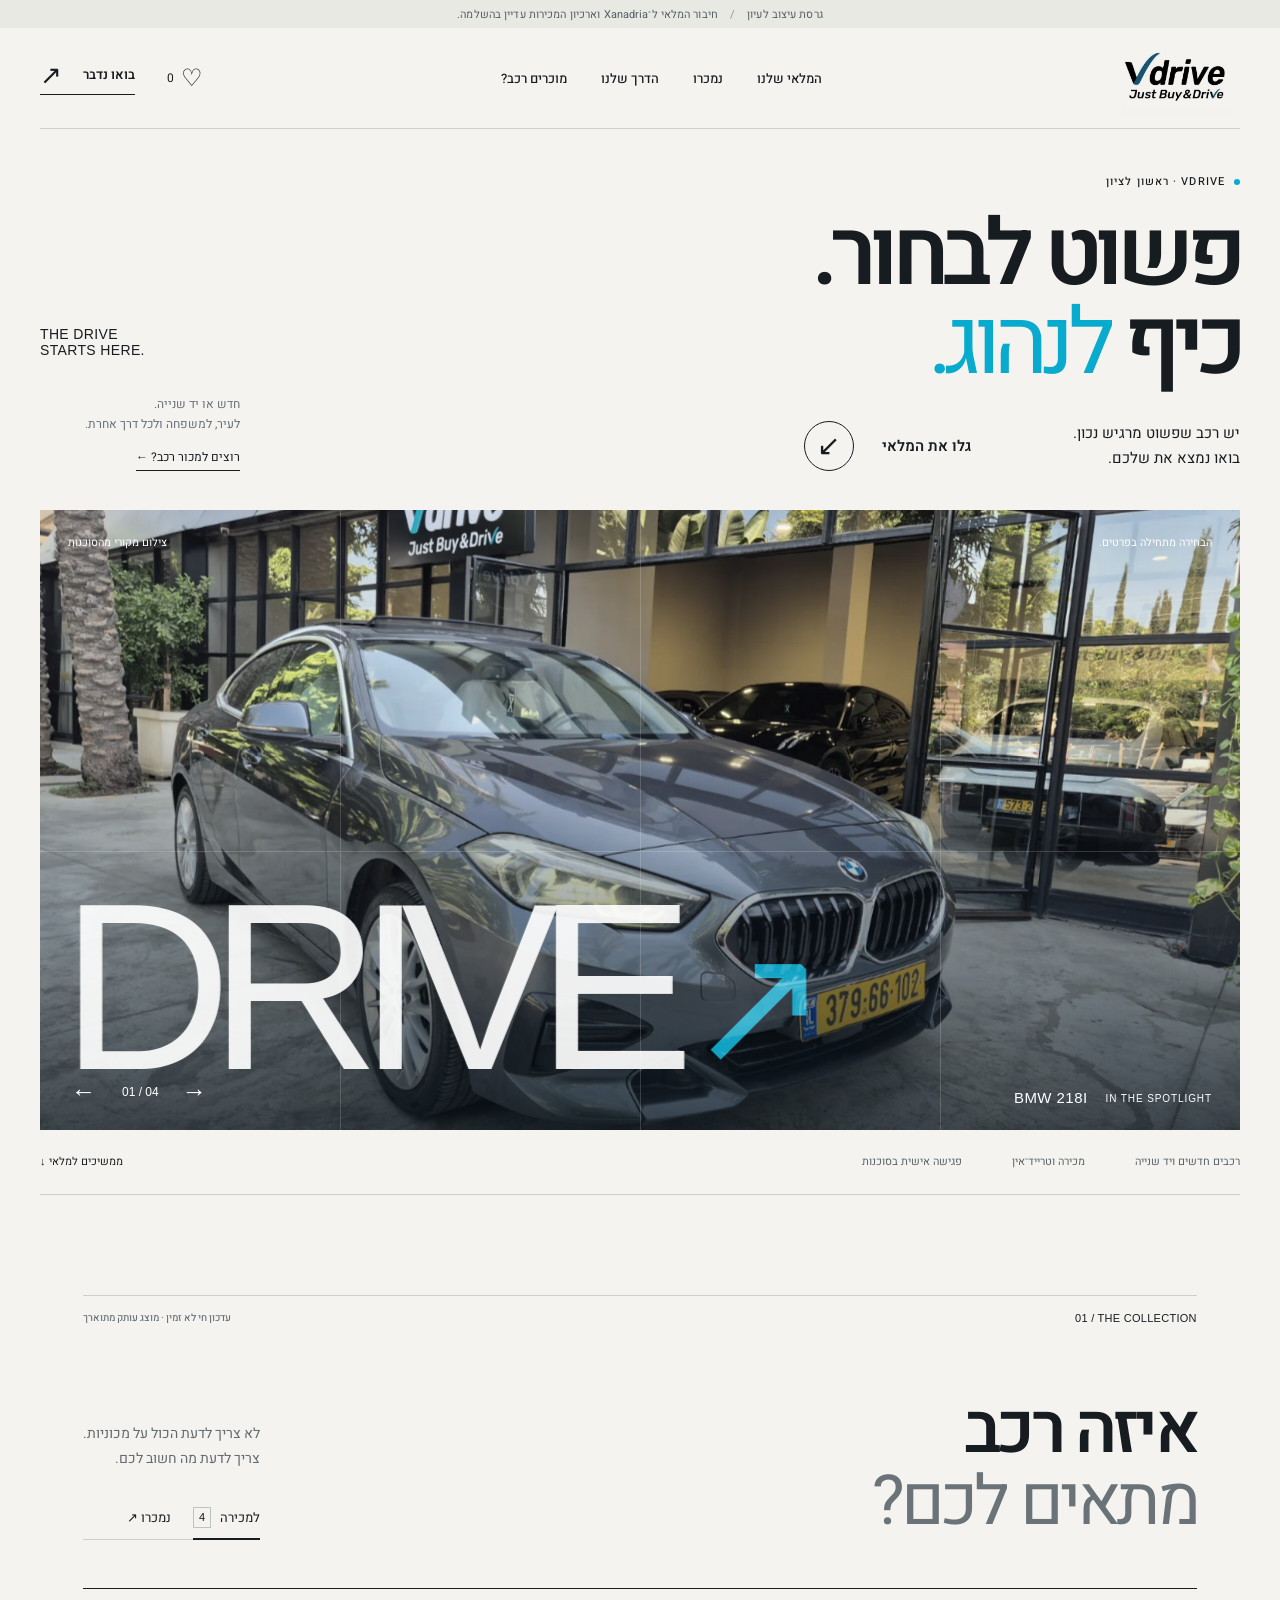
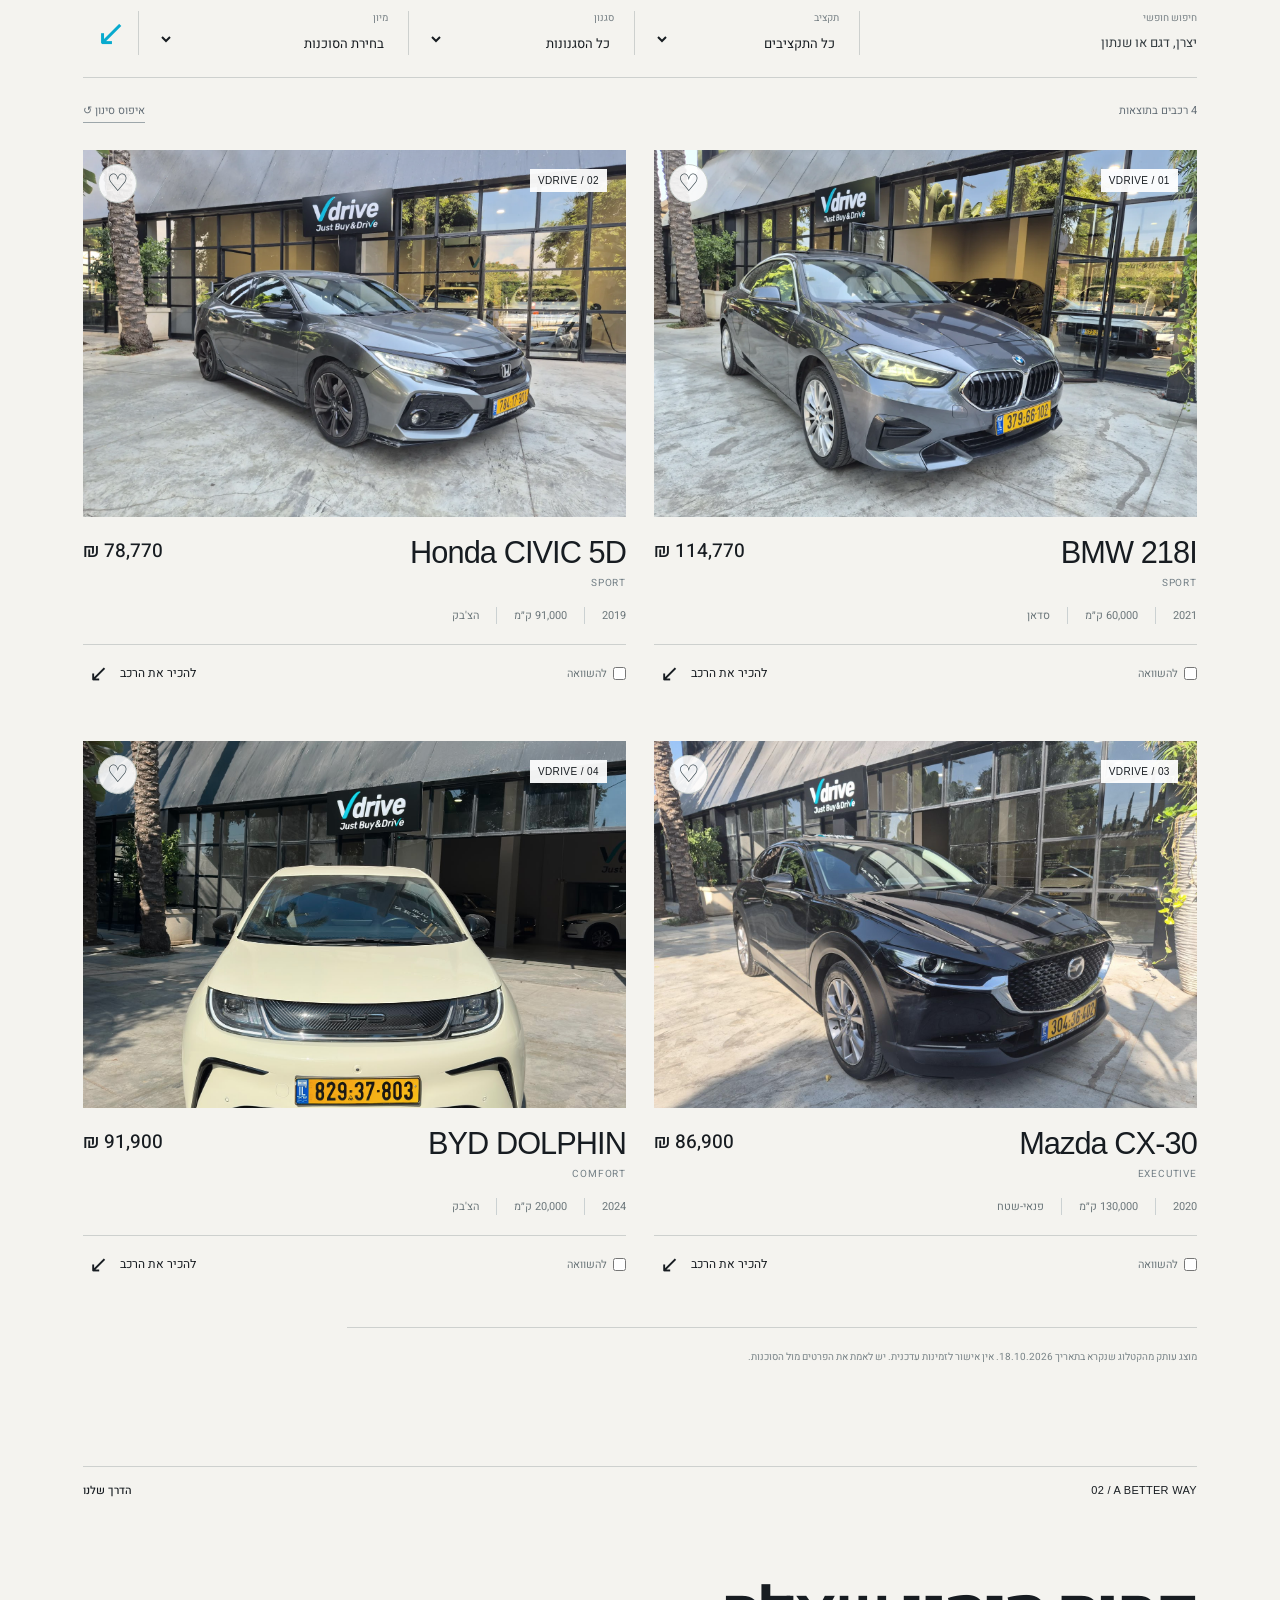
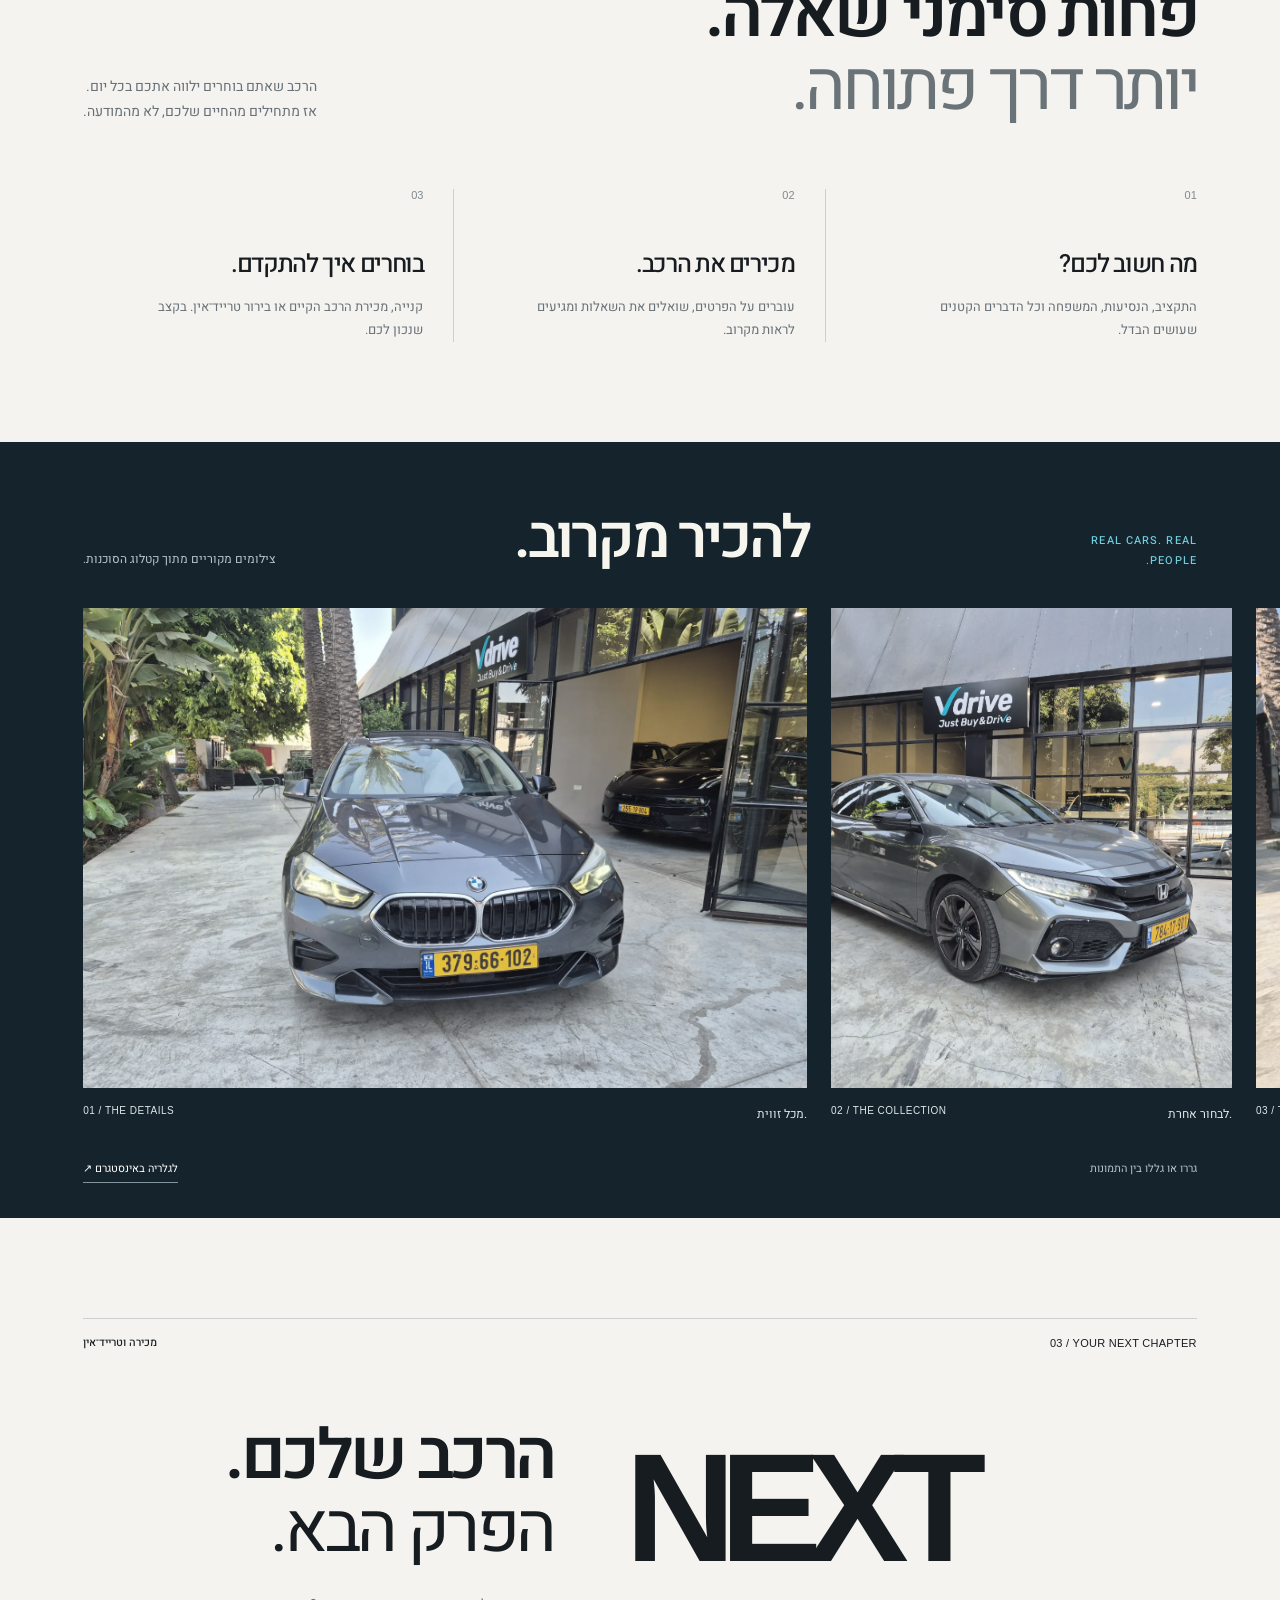
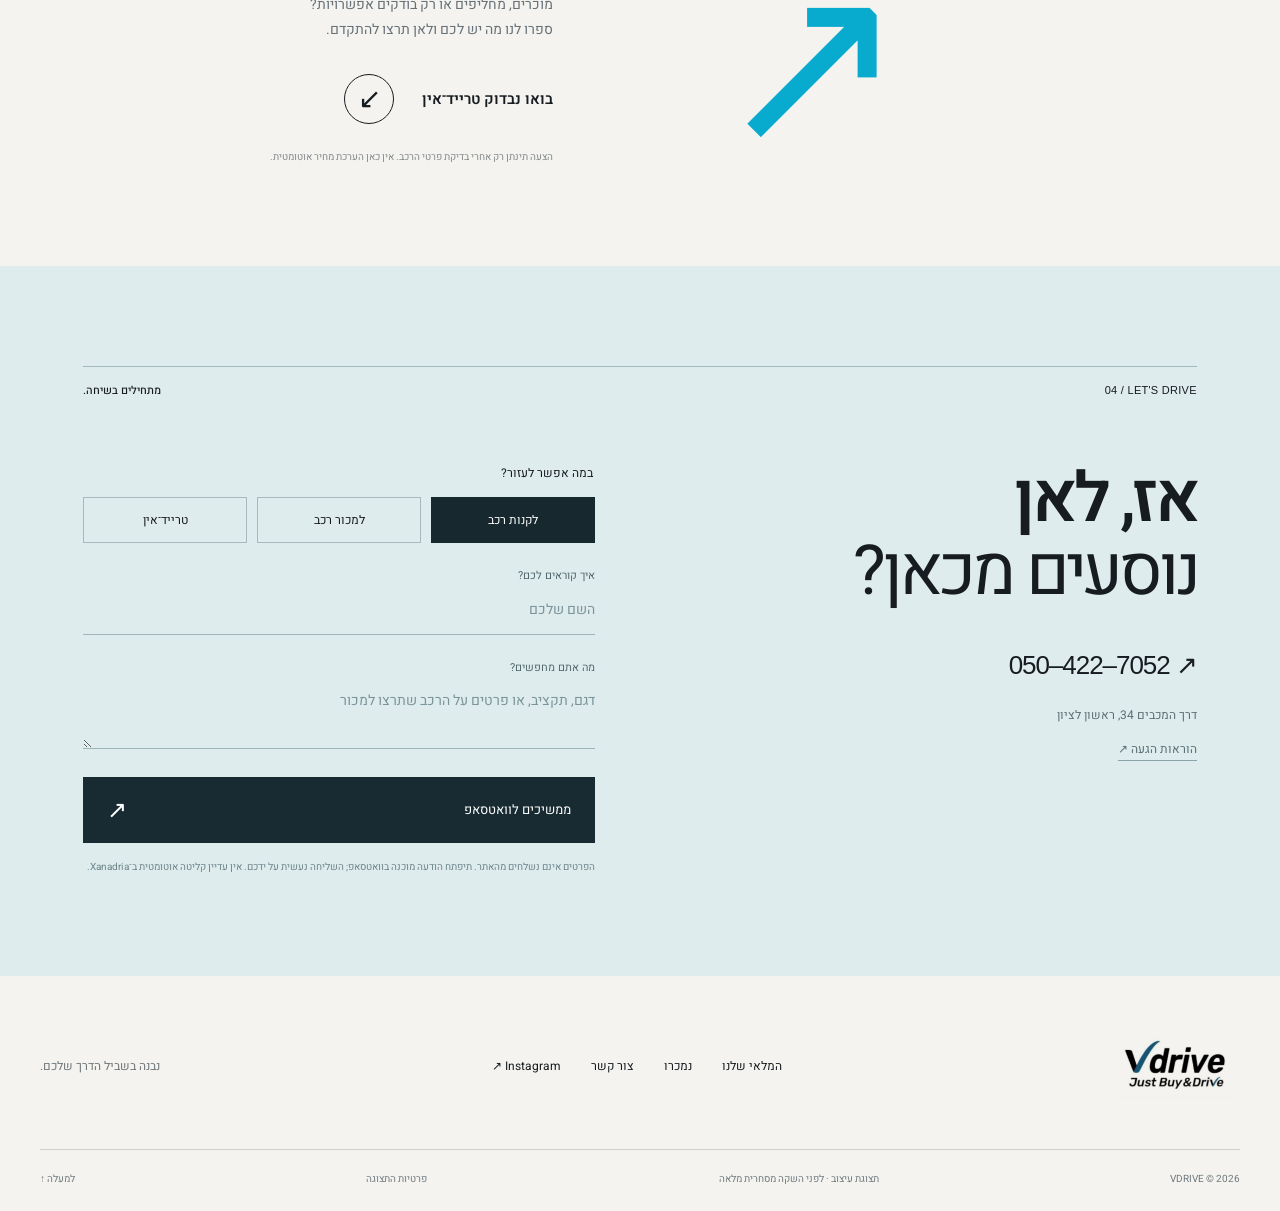
==== studio/index.html @ 39dabeb6 "Rebuild Vdrive as an editorial motor gallery with in-page verified public catalog" ====
<!doctype html>
<html lang="he" dir="rtl"><head>
<meta charset="utf-8"><meta name="viewport" content="width=device-width, initial-scale=1"><meta name="theme-color" content="#f4f3ef"><meta name="robots" content="noindex,nofollow"><meta name="description" content="Vdrive — רכבים חדשים ויד שנייה בראשון לציון. בוחרים רכב, לא מתפשרים על הדרך."><title>Vdrive — פשוט לבחור. כיף לנהוג.</title>
<link rel="preconnect" href="https://fonts.googleapis.com"><link rel="preconnect" href="https://fonts.gstatic.com" crossorigin><link href="https://fonts.googleapis.com/css2?family=Heebo:wght@400;500;600;700;800;900&display=swap" rel="stylesheet"><link rel="stylesheet" href="style.css">
<script defer src="assets/gsap.min.js"></script><script defer src="assets/ScrollTrigger.min.js"></script><script defer src="app.js"></script></head>
<body>
<a class="skip" href="#collection">דלגו למלאי</a>
<div class="review-strip">גרסת עיצוב לעיון <span aria-hidden="true">/</span> חיבור המלאי ל־Xanadria וארכיון המכירות עדיין בהשלמה.</div>
<header class="header"><a class="brand" href="#home" aria-label="Vdrive — דף הבית"><img class="real-logo" src="../assets/vdrive-logo.jpg" alt="Vdrive — Just Buy & Drive" width="126" height="70"></a><nav class="desktop-nav" aria-label="ניווט ראשי"><a href="#collection">המלאי שלנו</a><button type="button" data-view-sold>נמכרו</button><a href="#approach">הדרך שלנו</a><a href="#trade">מוכרים רכב?</a></nav><div class="header-actions"><button class="saved-btn" data-show-saved aria-label="הרכבים ששמרתי">♡ <span id="save-count">0</span></button><a class="contact-link" href="#contact">בואו נדבר <span>↗</span></a><button class="menu-toggle" aria-label="פתיחת תפריט" aria-expanded="false"><span></span><span></span></button></div></header>
<main id="home">
<section class="hero" aria-labelledby="hero-title">
<div class="hero-top"><div class="hero-copy"><div class="kicker"><span class="tiny-dot"></span> VDRIVE · ראשון לציון</div><h1 id="hero-title">פשוט לבחור.<br><span class="last-line">כיף <em>לנהוג.</em></span></h1><div class="hero-bottom"><p>יש רכב שפשוט מרגיש נכון.<br>בואו נמצא את שלכם.</p><a class="main-cta" href="#collection">גלו את המלאי <span class="arrow-circle" aria-hidden="true">↙</span></a></div></div><div class="hero-aside"><span class="edition" dir="ltr">THE DRIVE<br>STARTS HERE.</span><p>חדש או יד שנייה.<br>לעיר, למשפחה ולכל דרך אחרת.</p><a href="#trade">רוצים למכור רכב? ←</a></div></div>
<div class="hero-stage"><div class="stage-grid" aria-hidden="true"><span></span><span></span><span></span></div><div class="photo-stage"><img class="hero-photo" id="hero-photo" src="assets/car-0-0.webp" alt="צילום רכב מתוך הקטלוג הציבורי של Vdrive" fetchpriority="high" width="1400" height="900"></div><div class="stage-shade"></div><div class="hero-mark" aria-hidden="true" dir="ltr">DRIVE<span>↗</span></div><div class="stage-topline"><span>הבחירה מתחילה בפרטים.</span><span class="photo-type">צילום מקורי מהסוכנות</span></div><div class="stage-caption"><div><span class="micro" dir="ltr">IN THE SPOTLIGHT</span><strong id="spotlight-title" dir="ltr">VDRIVE / COLLECTION</strong></div><div class="stage-controls"><button type="button" id="hero-prev" aria-label="הרכב הקודם">→</button><span id="hero-index" dir="ltr">01 / 04</span><button type="button" id="hero-next" aria-label="הרכב הבא">←</button></div></div></div>
<div class="hero-foot"><span>רכבים חדשים ויד שנייה</span><span>מכירה וטרייד־אין</span><span>פגישה אישית בסוכנות</span><a href="#collection">ממשיכים למלאי ↓</a></div>
</section>
<section class="collection section" id="collection" aria-labelledby="collection-title"><div class="section-label"><span>01 / THE COLLECTION</span><span id="data-status" role="status">בודקים את הקטלוג…</span></div><div class="section-heading"><h2 id="collection-title">איזה רכב<br><em>מתאים לכם?</em></h2><div class="collection-intro"><p>לא צריך לדעת הכול על מכוניות.<br>צריך לדעת מה חשוב לכם.</p><div class="view-tabs" role="group" aria-label="סוג המלאי"><button class="active" id="active-tab" type="button">למכירה <span id="active-count">—</span></button><button id="sold-tab" type="button">נמכרו ↗</button></div></div></div>
<form id="filters" class="filters"><label>חיפוש חופשי<input id="search" type="search" placeholder="יצרן, דגם או שנתון" autocomplete="off"></label><label>תקציב<select id="budget"><option value="all">כל התקציבים</option><option value="80000">עד 80,000 ₪</option><option value="100000">עד 100,000 ₪</option><option value="150000">עד 150,000 ₪</option></select></label><label>סגנון<select id="body-type"><option value="all">כל הסגנונות</option value="סדאן">סדאן</option><option value="הצ'בק">האצ׳בק</option><option value="פנאי-שטח">פנאי ושטח</option></select></label><label>מיון<select id="sort"><option value="featured">בחירת הסוכנות</option><option value="price-low">מחיר: מהנמוך לגבוה</option><option value="price-high">מחיר: מהגבוה לנמוך</option><option value="year">שנתון: מהחדש לישן</option><option value="km">קילומטראז׳: מהנמוך לגבוה</option></select></label><button class="filter-submit" type="submit" aria-label="הצגת תוצאות">↙</button></form>
<div class="results-bar"><span id="result-count" role="status">טוענים רכבים…</span><button id="reset-filters" type="button">איפוס סינון ↺</button></div><div id="vehicle-grid" class="vehicle-grid"></div><div id="empty-state" class="empty-state" hidden><span class="empty-symbol" aria-hidden="true">↗</span><h3>עוד לא מצאנו את ההתאמה.</h3><p>אפשר לשנות את החיפוש או לספר לנו מה אתם מחפשים.</p><a class="main-cta" href="#contact">בואו נמצא את הרכב שלכם <span class="arrow-circle">↙</span></a></div><div id="sold-state" class="sold-state" hidden><div class="sold-word" dir="ltr" aria-hidden="true">A GOOD<br>GOODBYE.</div><div><span class="kicker">הסיפורים שכבר יצאו לדרך</span><h3>יש רכבים<br>שזוכרים.</h3><p>ארכיון המכירות טרם חובר. יוצגו כאן רק רכבים שמכירתם אומתה ואושרה לפרסום — בלי מכירות לדוגמה.</p><a class="main-cta" href="#contact">מחפשים רכב דומה? <span class="arrow-circle">↙</span></a></div></div><p class="source-note" id="source-note">המחיר והזמינות כפופים לאימות מול הסוכנות. המלאי נקרא מהקטלוג הציבורי הקיים; הוא עדיין אינו מנוהל כאן דרך Xanadria.</p>
</section>
<section class="approach section" id="approach"><div class="section-label"><span>02 / A BETTER WAY</span><span>הדרך שלנו</span></div><div class="approach-intro"><h2>פחות סימני שאלה.<br><em>יותר דרך פתוחה.</em></h2><p>הרכב שאתם בוחרים ילווה אתכם בכל יום.<br>אז מתחילים מהחיים שלכם, לא מהמודעה.</p></div><div class="steps"><article><span>01</span><h3>מה חשוב לכם?</h3><p>התקציב, הנסיעות, המשפחה וכל הדברים הקטנים שעושים הבדל.</p></article><article><span>02</span><h3>מכירים את הרכב.</h3><p>עוברים על הפרטים, שואלים את השאלות ומגיעים לראות מקרוב.</p></article><article><span>03</span><h3>בוחרים איך להתקדם.</h3><p>קנייה, מכירת הרכב הקיים או בירור טרייד־אין. בקצב שנכון לכם.</p></article></div></section>
<section class="gallery-section" aria-labelledby="gallery-title"><div class="gallery-top"><p class="kicker">REAL CARS. REAL PEOPLE.</p><h2 id="gallery-title">להכיר מקרוב.</h2><p>צילומים מקוריים מתוך קטלוג הסוכנות.</p></div><div class="gallery-rail" id="gallery-rail"><figure><img src="assets/car-0-1.webp" alt="מבט נוסף על רכב בקטלוג Vdrive" loading="lazy"><figcaption><span>01 / THE DETAILS</span><span>מכל זווית.</span></figcaption></figure><figure><img src="assets/car-1-0.webp" alt="רכב בכניסה לסוכנות Vdrive" loading="lazy"><figcaption><span>02 / THE COLLECTION</span><span>לבחור אחרת.</span></figcaption></figure><figure><img src="assets/car-2-0.webp" alt="צילום מקורי של רכב מתוך קטלוג Vdrive" loading="lazy"><figcaption><span>03 / THE FEELING</span><span>להרגיש בבית.</span></figcaption></figure></div><div class="gallery-bottom"><span>גררו או גללו בין התמונות</span><a href="https://www.instagram.com/vdriv.e/" target="_blank" rel="noopener">לגלריה באינסטגרם ↗</a></div></section>
<section class="trade section" id="trade"><div class="section-label"><span>03 / YOUR NEXT CHAPTER</span><span>מכירה וטרייד־אין</span></div><div class="trade-grid"><div class="trade-number" dir="ltr" aria-hidden="true">NEXT<span>↗</span></div><div class="trade-copy"><h2>הרכב שלכם.<br><em>הפרק הבא.</em></h2><p>מוכרים, מחליפים או רק בודקים אפשרויות?<br>ספרו לנו מה יש לכם ולאן תרצו להתקדם.</p><button class="main-cta" id="start-trade" type="button">בואו נבדוק טרייד־אין <span class="arrow-circle">↙</span></button><small>הצעה תינתן רק אחרי בדיקת פרטי הרכב. אין כאן הערכת מחיר אוטומטית.</small></div></div></section>
<section class="contact section" id="contact"><div class="section-label"><span>04 / LET'S DRIVE</span><span>מתחילים בשיחה.</span></div><div class="contact-grid"><div><h2>אז, לאן<br><em>נוסעים מכאן?</em></h2><a class="phone-large" dir="ltr" href="tel:0504227052">050–422–7052 ↗</a><p>דרך המכבים 34, ראשון לציון<br><a href="https://www.google.com/maps/search/?api=1&query=%D7%93%D7%A8%D7%9A%20%D7%94%D7%9E%D7%9B%D7%91%D7%99%D7%9D%2034%20%D7%A8%D7%90%D7%A9%D7%95%D7%9F%20%D7%9C%D7%A6%D7%99%D7%95%D7%9F" target="_blank" rel="noopener">הוראות הגעה ↗</a></p></div><form id="contact-form"><fieldset><legend>במה אפשר לעזור?</legend><div class="intent-tabs"><label><input type="radio" name="intent" value="לקנות רכב" checked><span>לקנות רכב</span></label><label><input type="radio" name="intent" value="למכור רכב"><span>למכור רכב</span></label><label><input type="radio" name="intent" value="טרייד־אין"><span>טרייד־אין</span></label></div></fieldset><label class="input-label">איך קוראים לכם?<input id="contact-name" autocomplete="given-name" placeholder="השם שלכם" maxlength="80" required></label><label class="input-label">מה אתם מחפשים?<textarea id="contact-message" placeholder="דגם, תקציב, או פרטים על הרכב שתרצו למכור" rows="2" maxlength="900"></textarea></label><button class="send-cta" type="submit">ממשיכים לוואטסאפ <span>↗</span></button><small>הפרטים אינם נשלחים מהאתר. תיפתח הודעה מוכנה בוואטסאפ; השליחה נעשית על ידכם. אין עדיין קליטה אוטומטית ב־Xanadria.</small></form></div></section>
</main>
<footer><div class="footer-top"><a class="brand" href="#home"><img class="real-logo" src="../assets/vdrive-logo.jpg" alt="Vdrive — Just Buy & Drive" width="126" height="70"></a><div><a href="#collection">המלאי שלנו</a><button data-view-sold type="button">נמכרו</button><a href="#contact">צור קשר</a><a href="https://www.instagram.com/vdriv.e/" target="_blank" rel="noopener">Instagram ↗</a></div><span>נבנה בשביל הדרך שלכם.</span></div><div class="footer-bottom"><span dir="ltr">VDRIVE © 2026</span><span>תצוגת עיצוב · לפני השקה מסחרית מלאה</span><button id="privacy-btn" type="button">פרטיות התצוגה</button><a href="#home">למעלה ↑</a></div></footer>
<div id="compare-tray" hidden><span><b id="compare-count">0</b> רכבים להשוואה</span><button id="open-compare" type="button">להשוואה ↗</button><button id="clear-compare" type="button" aria-label="ניקוי ההשוואה">×</button></div><div id="toast" role="status" aria-live="polite"></div>
<dialog id="vehicle-dialog" class="vehicle-dialog"><button class="dialog-close" aria-label="סגירת פרטי הרכב" type="button">×</button><div id="vehicle-detail"></div></dialog>
<dialog id="compare-dialog" class="compare-dialog"><button class="dialog-close" aria-label="סגירת ההשוואה" type="button">×</button><p class="kicker">SIDE BY SIDE</p><h2>כשההבדלים ברורים,<br>הבחירה פשוטה יותר.</h2><div id="comparison"></div></dialog>
<dialog id="mobile-menu"><button class="dialog-close" aria-label="סגירת תפריט" type="button">×</button><span class="kicker">VDRIVE</span><a href="#collection">המלאי שלנו ↗</a><button data-view-sold type="button">רכבים שנמכרו ↗</button><a href="#approach">הדרך שלנו ↗</a><a href="#trade">מוכרים רכב? ↗</a><a href="#contact">בואו נדבר ↗</a></dialog>
<dialog id="privacy-dialog"><button class="dialog-close" aria-label="סגירה" type="button">×</button><h2>פרטיות התצוגה</h2><p>זוהי גרסת עיצוב לפני השקה מסחרית. העדפות המועדפים וההשוואה נשמרות בדפדפן שלכם בלבד. טופס יצירת הקשר מכין הודעת WhatsApp ולא מעביר את הפרטים לשרת שלנו.</p><p>האתר פונה לשירות הקטלוג הציבורי של הסוכנות ולספקי תמונות וגופנים לצורך הצגת התוכן. קישורים לוואטסאפ, מפות ואינסטגרם פותחים שירותים חיצוניים הכפופים לתנאיהם.</p><p>אין בתצוגה אישור להזמנת רכב, התחייבות למלאי, מימון או מחיר סופי.</p></dialog>
<noscript><div class="no-script">למלאי המקורי של הסוכנות: <a href="https://v-drive.keez.co.il/">פתיחת הקטלוג</a>. אפשר גם להתקשר: 050-422-7052.</div></noscript>
</body></html>
---- studio/style.css ----
/* Vdrive / Editorial Motor Gallery. Hebrew first; motion enhances, never blocks. */
:root{--paper:#f4f3ef;--white:#fff;--ink:#171c21;--muted:#667078;--line:#cdd0ce;--blue:#08aace;--ease:cubic-bezier(.2,.75,.2,1);font-family:Heebo,Arial,sans-serif;color:var(--ink);background:var(--paper);font-synthesis:none}*{box-sizing:border-box}html{scroll-behavior:smooth;scroll-padding-top:100px}body{margin:0;overflow-x:clip}button,input,select,textarea{font:inherit}button,a{-webkit-tap-highlight-color:transparent}button{cursor:pointer;border:0;color:inherit;background:none}a{color:inherit;text-decoration:none}img{max-width:100%;display:block}button:focus-visible,a:focus-visible,input:focus-visible,select:focus-visible,textarea:focus-visible{outline:3px solid var(--blue);outline-offset:5px}[hidden]{display:none!important}h1,h2,h3,p{margin:0}h1,h2,h3{font-weight:600;line-height:1.08;letter-spacing:-.055em}p{line-height:1.8}em{font-style:normal;font-weight:400}::selection{background:var(--blue);color:#fff}.skip{position:fixed;top:-80px;left:20px;z-index:100;padding:14px;background:var(--ink);color:#fff}.skip:focus{top:10px}.review-strip{height:28px;display:flex;justify-content:center;gap:12px;align-items:center;font-size:11px;letter-spacing:.01em;background:#e9e9e4;color:#555f65}.review-strip span{color:#8d969b}.header{height:101px;display:flex;align-items:center;justify-content:space-between;gap:32px;margin:0 40px;border-bottom:1px solid var(--line);position:relative;z-index:5}.brand{display:inline-flex;flex-direction:column;line-height:1;flex:none}.brand-word{font:800 italic 39px/1 Arial,sans-serif;letter-spacing:-2px}.brand-word i{color:var(--blue);font-weight:900;font-size:1.25em;line-height:.8;margin-right:-2px}.brand-tag{font:700 italic 10px/1.3 Arial,sans-serif;letter-spacing:.1px;padding-top:4px;text-align:center}.desktop-nav{display:flex;align-items:center;gap:34px}.desktop-nav a,.desktop-nav button{font-size:13px;font-weight:500;position:relative;padding:10px 0}.desktop-nav a:after,.desktop-nav button:after{content:'';position:absolute;bottom:4px;right:0;width:0;height:1px;background:var(--ink);transition:width .25s}.desktop-nav a:hover:after,.desktop-nav button:hover:after{width:100%}.header-actions{display:flex;align-items:center;gap:26px}.saved-btn{font:24px/1 Arial;display:flex;align-items:center;gap:7px}.saved-btn span{font:12px Heebo,Arial}.contact-link{display:flex;align-items:center;gap:21px;font-size:13px;font-weight:600;border-bottom:1px solid var(--ink);padding-bottom:6px}.contact-link span{font:26px/1 Arial}.menu-toggle{display:none}.hero{padding:0 40px}.hero-top{padding:44px 0 39px;display:grid;grid-template-columns:1fr 200px;gap:40px;align-items:end}.kicker{font-size:11px;font-weight:500;letter-spacing:.1em;display:flex;align-items:center;gap:9px}.tiny-dot{width:6px;height:6px;border-radius:50%;background:var(--blue);display:inline-block}.hero h1{font-size:clamp(68px,7.2vw,115px);margin-top:21px;line-height:.97;letter-spacing:-.075em}.last-line{display:inline-block}.hero h1 em{position:relative;font-weight:400;color:var(--blue)}.hero-bottom{display:flex;align-items:center;gap:clamp(45px,8vw,155px);margin-top:31px}.hero-bottom p{font-size:15px;line-height:1.65}.main-cta{display:inline-flex;align-items:center;justify-content:space-between;gap:28px;font-size:15px;font-weight:600;white-space:nowrap;padding:0}.arrow-circle{width:50px;height:50px;display:inline-flex;align-items:center;justify-content:center;border:1px solid var(--ink);border-radius:50%;font:28px/1 Arial;transition:transform .35s var(--ease),background .25s}.main-cta:hover .arrow-circle{background:var(--ink);color:var(--paper);transform:rotate(-35deg)}.hero-aside{padding-bottom:5px;font-size:12px}.edition{display:block;font:500 14px/1.15 Arial,sans-serif;letter-spacing:.025em}.hero-aside p{margin:37px 0 13px;font-size:12px;color:var(--muted);line-height:1.65}.hero-aside a{border-bottom:1px solid var(--ink);padding-bottom:4px}.hero-stage{height:min(60vw,620px);min-height:450px;position:relative;background:#242d31;overflow:hidden;isolation:isolate}.photo-stage{height:100%;width:100%;will-change:transform}.hero-photo{height:100%;width:100%;object-fit:cover;object-position:center 54%;filter:saturate(.66) contrast(1.03);transition:opacity .22s}.stage-shade{position:absolute;inset:0;background:linear-gradient(0deg,rgba(6,15,21,.72),transparent 65%),linear-gradient(90deg,rgba(6,15,21,.06),rgba(6,15,21,.02));pointer-events:none}.hero-mark{position:absolute;bottom:50px;left:25px;color:#fff;font:500 clamp(130px,18.5vw,295px)/.78 Arial,sans-serif;letter-spacing:-.095em;pointer-events:none;mix-blend-mode:screen;opacity:.92}.hero-mark span{color:var(--blue);font-size:.72em;margin-left:15px;display:inline-block;transform:translateY(-5px)}.stage-topline{position:absolute;inset:24px 28px auto;display:flex;justify-content:space-between;color:#fff;font-size:11px}.stage-grid{position:absolute;inset:0;display:flex;pointer-events:none;z-index:1;opacity:.17}.stage-grid span{height:100%;width:25%;border-left:1px solid #fff}.stage-grid:after{content:'';position:absolute;left:0;right:0;top:55%;height:1px;background:white}.stage-caption{position:absolute;bottom:22px;left:28px;right:28px;display:flex;align-items:end;justify-content:space-between;color:#fff}.stage-caption>div:first-child{display:flex;align-items:center;gap:18px}.micro{font:10px/1.3 Arial,sans-serif;letter-spacing:.09em}.stage-caption strong{font:500 15px/1.3 Arial,sans-serif;letter-spacing:.03em}.stage-controls{display:flex;gap:20px;align-items:center}.stage-controls button{color:#fff;font:25px Arial;line-height:1;width:34px;height:32px}.stage-controls span{font:12px Arial}.hero-foot{display:flex;align-items:center;gap:50px;border-bottom:1px solid var(--line);min-height:65px;font-size:11px;color:#59636a}.hero-foot a{margin-right:auto;color:var(--ink)}.section{padding:100px 6.5vw}.section-label{display:flex;justify-content:space-between;align-items:center;gap:20px;border-top:1px solid var(--line);padding:15px 0;font-size:11px;font-weight:500}.section-label>span:first-child{font-family:Arial,sans-serif;letter-spacing:.025em;direction:ltr}.section-label #data-status{font-size:10px;color:var(--muted);text-align:left}.section-heading{display:flex;justify-content:space-between;align-items:end;gap:30px;margin:55px 0 48px}.section-heading h2,.approach h2,.trade h2,.contact h2{font-size:clamp(44px,5.4vw,80px);line-height:1.05}.section-heading h2 em,.approach h2 em{color:#6a7377}.collection-intro p{font-size:14px;color:#626b70}.view-tabs{display:flex;align-items:center;border-bottom:1px solid var(--line);margin-top:25px;gap:22px}.view-tabs button{font-size:13px;padding:11px 0;position:relative;display:flex;align-items:center;gap:9px}.view-tabs button.active:after{content:'';position:absolute;bottom:-1px;right:0;left:0;height:2px;background:var(--ink)}.view-tabs span{font:11px/1 Arial;border:1px solid #bbc3c6;padding:4px 5px}.filters{border-top:1px solid var(--ink);border-bottom:1px solid var(--line);display:grid;grid-template-columns:1.5fr 1fr 1fr 1.2fr 55px;gap:0;padding:22px 0}.filters label{font-size:10px;color:#778085;padding:0 20px;border-left:1px solid var(--line)}.filters label:first-child{padding-right:0}.filters input,.filters select{display:block;width:100%;border:0;background:transparent;padding:8px 0 0;color:var(--ink);font-size:13px;border-radius:0}.filters input::placeholder{color:#343c40}.filter-submit{font:36px Arial;color:var(--blue)}.results-bar{display:flex;justify-content:space-between;align-items:center;margin:21px 0 27px;font-size:11px;color:var(--muted)}.results-bar button{font-size:11px;color:var(--muted);border-bottom:1px solid #9da6aa;padding:3px 0}.vehicle-grid{display:grid;grid-template-columns:1fr 1fr;column-gap:28px;row-gap:53px}.vehicle-card{min-width:0;position:relative}.card-image{position:relative;aspect-ratio:1.48;background:#e0e3e1;overflow:hidden;display:block;cursor:pointer}.card-image img{height:100%;width:100%;object-fit:cover;transition:transform 1s var(--ease);filter:saturate(.87)}.vehicle-card:hover .card-image img{transform:scale(1.045)}.card-number{position:absolute;top:19px;right:19px;background:rgba(255,255,255,.94);padding:6px 8px;font:10px Arial;letter-spacing:.04em}.like{position:absolute;top:14px;left:15px;border:1px solid #c7cfcc;background:#ffffffdd;border-radius:50%;height:39px;width:39px;font:24px Arial;color:#23333a}.like.is-saved{background:var(--ink);color:var(--white);border-color:var(--ink)}.card-image .view-car{position:absolute;bottom:15px;left:15px;display:flex;align-items:center;gap:15px;color:white;background:#182b35e5;padding:11px 15px;font-size:11px;opacity:0;transform:translateY(8px);transition:opacity .2s,transform .2s}.card-image:hover .view-car,.card-image:focus-visible .view-car{opacity:1;transform:none}.card-content{padding-top:20px}.card-top{display:flex;justify-content:space-between;align-items:start;gap:10px}.card-title{font:500 clamp(23px,2.4vw,36px)/1.05 Arial,sans-serif;letter-spacing:-.03em;text-align:right;direction:ltr}.card-subtitle{font-size:10px;letter-spacing:.08em;color:#748087;direction:ltr;text-align:right;margin-top:7px}.card-price{font-size:19px;font-weight:500;white-space:nowrap}.card-specs{display:flex;align-items:center;gap:17px;font-size:11px;color:#6c777b;margin-top:17px}.card-specs span+span{border-right:1px solid #cbd1d2;padding-right:17px}.card-actions{margin-top:20px;padding-top:14px;border-top:1px solid var(--line);display:flex;align-items:center;justify-content:space-between}.compare-check{display:flex;align-items:center;gap:6px;font-size:11px;color:#6c777b;cursor:pointer}.compare-check input{accent-color:var(--ink);height:13px;width:13px;margin:0}.details-btn{font-size:12px;display:flex;align-items:center;gap:12px}.details-btn span{font:23px Arial}.source-note{font-size:10px;color:#798488;border-top:1px solid var(--line);padding-top:20px;margin-top:48px;max-width:850px;line-height:1.8}.empty-state{min-height:330px;padding:45px;text-align:center;background:#eaece7}.empty-state .empty-symbol{font:70px Arial;color:var(--blue)}.empty-state h3{font-size:31px}.empty-state p{font-size:13px;color:var(--muted);margin:18px 0 24px}.empty-state .main-cta{justify-content:center}.sold-state{display:grid;grid-template-columns:1fr 1fr;gap:45px;background:#16232a;color:white;padding:60px;align-items:center}.sold-word{font:500 clamp(40px,6vw,90px)/.95 Arial;letter-spacing:-.055em;color:#61c8da}.sold-state h3{font-size:45px;margin:20px 0}.sold-state p{font-size:13px;color:#b7c5cc;max-width:380px}.sold-state .main-cta{margin-top:30px}.sold-state .arrow-circle{border-color:white}.approach{padding-top:0}.approach-intro{display:flex;justify-content:space-between;align-items:end;gap:50px;padding:65px 0}.approach-intro p{font-size:14px;color:#687177;max-width:310px}.steps{display:grid;grid-template-columns:repeat(3,1fr);gap:0}.steps article{border-right:1px solid var(--line);padding:0 30px 0 35px}.steps article:first-child{border-right:0;padding-right:0}.steps article>span{font:11px Arial;color:#82898d;display:block;margin-bottom:50px}.steps h3{font-size:25px;margin:0 0 17px;font-weight:500}.steps p{max-width:280px;color:#687177;font-size:13px}.gallery-section{background:#14232c;color:#f6f5ee;padding:65px 0 35px;overflow:hidden}.gallery-top{margin:0 6.5vw 38px;display:flex;align-items:end;justify-content:space-between;gap:30px}.gallery-top h2{font-size:clamp(40px,4.6vw,65px)}.gallery-top .kicker{max-width:150px;color:#70cfdf}.gallery-top>p:last-child{font-size:12px;color:#b8c7cd}.gallery-rail{display:flex;direction:ltr;overflow-x:auto;gap:24px;padding:0 6.5vw 15px;scroll-snap-type:x mandatory;scrollbar-width:thin;scrollbar-color:#6d8a93 transparent}.gallery-rail figure{flex:0 0 65%;margin:0;scroll-snap-align:center;position:relative}.gallery-rail img{height:480px;width:100%;object-fit:cover;filter:saturate(.68);cursor:zoom-in}.gallery-rail figure:nth-child(2){flex-basis:36%}.gallery-rail figure:nth-child(2) img{object-position:70% center}.gallery-rail figcaption{display:flex;justify-content:space-between;font-size:12px;margin-top:17px;color:#e0e8e9}.gallery-rail figcaption span:first-child{font:10px Arial;letter-spacing:.05em}.gallery-bottom{display:flex;justify-content:space-between;gap:20px;margin:22px 6.5vw 0;font-size:11px;color:#b6c5cc}.gallery-bottom a{color:#fff;border-bottom:1px solid #82939b;padding-bottom:5px}.trade{overflow:hidden}.trade-grid{display:grid;grid-template-columns:1.2fr 1fr;gap:80px;align-items:center;margin-top:55px}.trade-number{font:600 clamp(100px,12vw,190px)/1 Arial;letter-spacing:-.105em;transform:translateX(-8px);position:relative}.trade-number span{display:block;color:var(--blue);font-weight:400;font-size:1.5em;line-height:.8;padding-left:90px;margin-top:-15px}.trade-copy p{margin:25px 0 32px;font-size:14px;color:#667178}.trade-copy small{display:block;color:#838a8c;font-size:10px;margin-top:25px;max-width:350px;line-height:1.7}.contact{background:#dfeced}.contact .section-label{border-color:#a4b9bc}.contact-grid{display:grid;grid-template-columns:1fr 1fr;gap:90px;margin-top:50px}.contact h2{font-size:clamp(45px,5.4vw,78px)}.phone-large{display:inline-block;font:26px/1.3 Arial;margin:40px 0 22px;letter-spacing:-.04em}.contact p{font-size:12px;color:#5c7076}.contact p a{display:inline-block;border-bottom:1px solid #8da4a9;margin-top:12px}.contact fieldset{border:0;margin:0;padding:0}.contact legend{font-size:12px;margin-bottom:15px}.intent-tabs{display:flex;gap:10px}.intent-tabs label{flex:1;cursor:pointer}.intent-tabs input{position:absolute;opacity:0;width:1px}.intent-tabs span{display:block;padding:13px 6px;border:1px solid #a7b9bb;text-align:center;font-size:12px}.intent-tabs input:checked+span{background:#17282f;color:#fff;border-color:#17282f}.intent-tabs input:focus-visible+span{outline:3px solid var(--blue);outline-offset:3px}.input-label{display:block;margin-top:24px;font-size:11px;color:#52686d}.input-label input,.input-label textarea{width:100%;display:block;border:0;border-bottom:1px solid #9fb5b8;background:transparent;border-radius:0;padding:14px 0;font-size:15px;color:#17282f;resize:vertical}.input-label input::placeholder,.input-label textarea::placeholder{color:#7b949a;font-size:14px}.send-cta{width:100%;display:flex;align-items:center;justify-content:space-between;background:#182b33;color:#fff;padding:19px 24px;margin-top:28px;font-size:13px}.send-cta span{font:24px Arial}.send-cta:hover{background:#253f4c}.contact-form small,#contact-form small{font-size:10px;color:#6c848a;display:block;line-height:1.8;margin-top:15px}footer{padding:55px 40px 25px}.footer-top{display:flex;align-items:center;justify-content:space-between;gap:35px}.footer-top>div{display:flex;gap:30px;font-size:12px}.footer-top button{font-size:12px;padding:0}.footer-top>span{font-size:12px;color:#6f777b}.footer-bottom{display:flex;justify-content:space-between;align-items:center;gap:20px;border-top:1px solid var(--line);margin-top:48px;padding-top:22px;font-size:10px;color:#6f7a7f}.footer-bottom button{font-size:10px;padding:0}.dialog-close{position:absolute;top:17px;left:17px;font:30px/1 Arial;border:1px solid #c5d0d2;background:var(--paper);width:44px;height:44px;border-radius:50%;z-index:5}dialog{border:0;background:var(--paper);color:var(--ink);padding:35px;max-width:min(94vw,1280px);max-height:90svh;overflow:auto}dialog::backdrop{background:#081820c9;backdrop-filter:blur(8px)}.vehicle-dialog{padding:0;width:1230px}.detail-grid{display:grid;grid-template-columns:1.4fr 1fr;min-height:650px}.detail-gallery{background:#14232b;min-width:0;position:relative;color:white}.detail-main-photo{width:100%;height:490px;object-fit:cover}.detail-photo-bar{display:flex;align-items:center;justify-content:space-between;gap:16px;padding:17px 22px;color:#dce8ee;font-size:12px}.detail-photo-bar button{color:white;font:25px Arial}.detail-thumbs{display:flex;gap:10px;padding:0 20px 20px;overflow-x:auto;direction:ltr}.detail-thumbs button{padding:0;flex:0 0 75px;opacity:.6}.detail-thumbs button.active{opacity:1;outline:2px solid var(--blue)}.detail-thumbs img{height:52px;width:75px;object-fit:cover}.detail-info{padding:70px 35px 30px}.detail-info h2{font:500 42px/1 Arial;letter-spacing:-.04em;direction:ltr;text-align:right;margin:14px 0 10px}.detail-info .trim{font:11px Arial;letter-spacing:.08em;color:#748186}.detail-info .detail-price{font-size:30px;margin:28px 0 20px}.detail-info dl{margin:0;border-top:1px solid var(--line)}.detail-info dl>div{display:flex;align-items:center;justify-content:space-between;border-bottom:1px solid var(--line);padding:12px 0;font-size:12px}.detail-info dt{color:#7c898d}.detail-info dd{margin:0}.detail-info .send-cta{margin-top:26px}.detail-info .note{font-size:10px;line-height:1.7;color:#7a898d;margin-top:18px}.detail-info .source-link{display:inline-block;margin-top:14px;font-size:11px;text-decoration:underline;text-underline-offset:3px}.compare-dialog{width:1000px;padding:60px 35px 35px}.compare-dialog h2{font-size:37px;margin:20px 0 30px}.comparison-grid{display:grid;gap:16px}.comparison-card img{aspect-ratio:1.4;width:100%;object-fit:cover}.comparison-card h3{font:25px/1.2 Arial;margin:18px 0 20px;direction:ltr;text-align:right}.comparison-card p{font-size:12px;border-bottom:1px solid var(--line);padding:9px 0;display:flex;justify-content:space-between;gap:6px}.comparison-card p span{color:#76858a}.comparison-card .send-cta{font-size:11px;padding:14px}.comparison-card .note{font-size:10px;color:#6e7c81}.compare-dialog .kicker{color:#607782}#compare-tray{position:fixed;bottom:25px;left:50%;transform:translateX(-50%);background:#14272f;color:white;display:flex;gap:30px;align-items:center;padding:16px 20px;z-index:7;box-shadow:0 5px 25px #00151d40;font-size:12px;min-width:310px}#compare-tray button{color:white;font-size:12px;padding:3px}#open-compare{border-bottom:1px solid #7fa3af!important}#clear-compare{font:25px Arial!important}#toast{position:fixed;bottom:90px;left:50%;transform:translate(-50%,15px);padding:13px 24px;background:#192b33;color:white;font-size:12px;opacity:0;pointer-events:none;z-index:50;transition:.2s}#toast.show{opacity:1;transform:translate(-50%,0)}#mobile-menu{padding:70px 35px 35px;width:100%;margin:0;max-width:100%;min-height:100svh}#mobile-menu>a,#mobile-menu>button:not(.dialog-close){display:block;text-align:right;font-size:30px;font-weight:500;letter-spacing:-.03em;padding:20px 0;border-bottom:1px solid var(--line);width:100%}#privacy-dialog{width:650px;padding:65px 35px 35px}#privacy-dialog h2{font-size:35px;margin-bottom:25px}#privacy-dialog p{font-size:13px;margin-top:18px;color:#677980}.no-script{background:#f4e6d8;color:#442b16;padding:20px;text-align:center}
@media(min-width:1600px){body{max-width:1900px;margin:0 auto}.hero-stage{height:720px}.hero-top{padding-block:55px}.section{padding-inline:8vw}}
@media(max-width:1100px){.header{gap:20px;margin-inline:28px}.desktop-nav{gap:22px}.header-actions{gap:18px}.hero{padding-inline:28px}.hero-top{grid-template-columns:1fr 165px}.hero h1{font-size:9vw}.hero-bottom{gap:40px}.hero-stage{min-height:410px;height:53vw}.hero-foot{gap:22px}.section{padding-inline:5vw}.section-heading h2{font-size:58px}.trade-grid{gap:40px}.contact-grid{gap:45px}.footer-top{gap:20px}.footer-top>div{gap:20px}.filters{grid-template-columns:1.4fr 1fr 1fr 1.2fr 38px}.filters label{padding-inline:12px}.detail-main-photo{height:400px}.detail-grid{min-height:590px}.gallery-rail img{height:370px}}
@media(max-width:760px){html{scroll-padding-top:25px}.review-strip{height:auto;min-height:32px;padding:6px 16px;display:block;text-align:center;font-size:9px}.review-strip span{padding-inline:6px}.header{height:83px;margin:0 20px}.brand-word{font-size:33px}.brand-tag{font-size:9px}.desktop-nav,.contact-link{display:none}.header-actions{gap:22px}.menu-toggle{display:flex;flex-direction:column;gap:6px;padding:10px 0;width:25px}.menu-toggle span{height:1px;width:25px;background:var(--ink)}.hero{padding:0 20px}.hero-top{display:block;padding:29px 0 27px}.hero h1{font-size:clamp(53px,11vw,82px);letter-spacing:-.07em;margin-top:23px}.hero-copy .kicker{font-size:9px}.hero-aside{display:none}.hero-bottom{justify-content:space-between;gap:10px;margin-top:24px}.hero-bottom p{font-size:12px}.main-cta{font-size:12px;gap:13px}.arrow-circle{width:40px;height:40px;font-size:24px}.hero-stage{min-height:430px;height:62svh;max-height:540px;margin:0 -20px}.hero-photo{object-position:48% center}.hero-mark{font-size:28vw;bottom:88px;left:15px;letter-spacing:-.1em}.hero-mark span{margin-left:4px}.stage-topline{inset:19px 20px auto;font-size:9px}.stage-caption{bottom:22px;right:20px;left:20px}.stage-caption>div:first-child{display:block}.stage-caption .micro{font-size:8px;display:block;margin-bottom:9px}.stage-caption strong{font-size:13px}.stage-controls{gap:10px}.stage-controls span{font-size:10px}.stage-controls button{width:28px}.hero-foot{display:grid;grid-template-columns:1fr 1fr;gap:14px;padding-block:19px;font-size:9px}.hero-foot a{margin:0}.section{padding:60px 20px}.section-label{font-size:9px;gap:12px;align-items:start}.section-label #data-status{font-size:9px;max-width:190px}.section-heading{display:block;margin:35px 0 24px}.section-heading h2,.approach h2,.trade h2,.contact h2{font-size:44px}.collection-intro{display:flex;align-items:end;justify-content:space-between;gap:10px;margin-top:25px}.collection-intro p{font-size:11px}.view-tabs{gap:16px;margin-top:0}.view-tabs button{font-size:11px;white-space:nowrap;gap:6px}.view-tabs span{font-size:9px;padding:3px}.filters{grid-template-columns:1fr 1fr;gap:18px 15px;padding:20px 0}.filters label{border:0;padding:0;font-size:9px}.filters input,.filters select{font-size:12px;border-bottom:1px solid #d6d9d7;padding-bottom:9px}.filter-submit{display:none}.results-bar{font-size:10px;margin-block:17px 22px}.results-bar button{font-size:10px}.vehicle-grid{grid-template-columns:1fr;row-gap:35px}.card-image{aspect-ratio:1.35}.card-image .view-car{opacity:1;transform:none;font-size:10px;padding:8px 11px}.card-content{padding-top:17px}.card-title{font-size:29px}.card-price{font-size:20px}.card-specs{font-size:10px;gap:14px;margin-top:16px}.card-specs span+span{padding-right:14px}.card-actions{margin-top:16px}.source-note{font-size:9px;margin-top:30px}.empty-state{padding:28px 16px}.empty-state h3{font-size:25px}.empty-state p{font-size:12px}.sold-state{grid-template-columns:1fr;padding:30px;gap:30px}.sold-word{font-size:55px}.sold-state h3{font-size:38px}.approach{padding-top:10px}.approach-intro{display:block;padding:36px 0}.approach-intro p{margin-top:25px;font-size:12px;max-width:none}.steps{display:block}.steps article{border-right:0;border-top:1px solid var(--line);padding:24px 0;display:grid;grid-template-columns:35px 1fr;column-gap:17px}.steps article:first-child{border-top:1px solid var(--line)}.steps article>span{margin:0;grid-row:span 2;font-size:10px;padding-top:6px}.steps h3{font-size:24px;margin-bottom:10px}.steps p{font-size:12px;max-width:none}.gallery-section{padding:39px 0 27px}.gallery-top{margin:0 20px 27px;display:block}.gallery-top .kicker{font-size:9px;max-width:none}.gallery-top h2{font-size:43px;margin-top:20px}.gallery-top>p:last-child{margin-top:18px;font-size:11px}.gallery-rail{gap:14px;padding:0 20px 10px}.gallery-rail figure{flex-basis:88%}.gallery-rail figure:nth-child(2){flex-basis:77%}.gallery-rail img{height:320px}.gallery-rail figcaption{font-size:10px}.gallery-rail figcaption span:first-child{font-size:8px}.gallery-bottom{margin:18px 20px 0;font-size:9px}.trade-grid{grid-template-columns:1fr;gap:20px;margin-top:35px}.trade-number{font-size:27vw;display:flex;align-items:center;gap:15px;transform:none;opacity:.85}.trade-number span{font-size:1.05em;line-height:1;margin:0;padding:0}.trade-copy{margin-top:12px}.trade-copy p{font-size:12px;margin:23px 0}.trade-copy small{font-size:9px;margin-top:22px}.contact-grid{grid-template-columns:1fr;gap:40px;margin-top:33px}.phone-large{font-size:25px;margin:28px 0 16px}.contact p{font-size:11px}.intent-tabs span{font-size:11px}.contact legend{font-size:11px}.contact .input-label{font-size:10px}.send-cta{font-size:12px}#contact-form small{font-size:9px}footer{padding:40px 20px 24px}.footer-top{flex-wrap:wrap;gap:32px}.footer-top>div{order:3;width:100%;justify-content:space-between;gap:14px;font-size:11px}.footer-top>span{font-size:10px}.footer-top button{font-size:11px}.footer-bottom{display:grid;grid-template-columns:1fr 1fr;gap:19px;font-size:9px;margin-top:35px}.footer-bottom button{font-size:9px;text-align:right}.footer-bottom a{text-align:left}.detail-grid{grid-template-columns:1fr}.detail-main-photo{height:310px}.detail-photo-bar{font-size:11px;padding:13px 18px}.detail-thumbs{padding-inline:16px}.detail-info{padding:30px 23px}.detail-info h2{font-size:37px}.vehicle-dialog{max-width:100vw;width:100%;max-height:100svh;margin:auto 0 0}.dialog-close{width:39px;height:39px;top:12px;left:12px;font-size:27px}.detail-info dl>div{font-size:11px}.detail-info .detail-price{font-size:27px}.compare-dialog{padding:55px 16px 20px;max-width:100vw;width:100%}.compare-dialog h2{font-size:28px}.comparison-grid{gap:9px}.comparison-card h3{font-size:20px;word-break:break-word}.comparison-card p{font-size:10px;display:block;line-height:1.8}.comparison-card p span{display:block}.comparison-card .send-cta{padding:11px 7px;font-size:10px}.comparison-card .note{font-size:9px}.comparison-card .send-cta span{font-size:18px}#compare-tray{bottom:15px;gap:18px;width:calc(100% - 30px);min-width:0;justify-content:space-between;font-size:11px}#toast{font-size:11px;max-width:90vw;white-space:nowrap}#privacy-dialog{padding:60px 25px 30px}#privacy-dialog h2{font-size:30px}.no-script{font-size:13px}}
@media(max-width:375px){.hero h1{font-size:53px}.hero-bottom p{font-size:11px}.hero-bottom .main-cta{font-size:11px;gap:10px}.arrow-circle{width:34px;height:34px;font-size:22px}.collection-intro{display:block}.view-tabs{margin-top:20px;max-width:210px}.section-heading h2,.approach h2,.trade h2,.contact h2{font-size:39px}}
@media(prefers-reduced-motion:reduce){html{scroll-behavior:auto}*,*:before,*:after{animation-duration:.01ms!important;transition-duration:.01ms!important;scroll-behavior:auto!important}.photo-stage{will-change:auto}.hero-photo{transition:none}}

.real-logo{width:126px;height:70px;object-fit:contain;mix-blend-mode:multiply}.card-image{width:100%;padding:0;text-align:inherit}.like{z-index:2}

/* Real logo blends with the page rather than a white image rectangle. */
.header,.brand,.footer-top{background:var(--paper)}
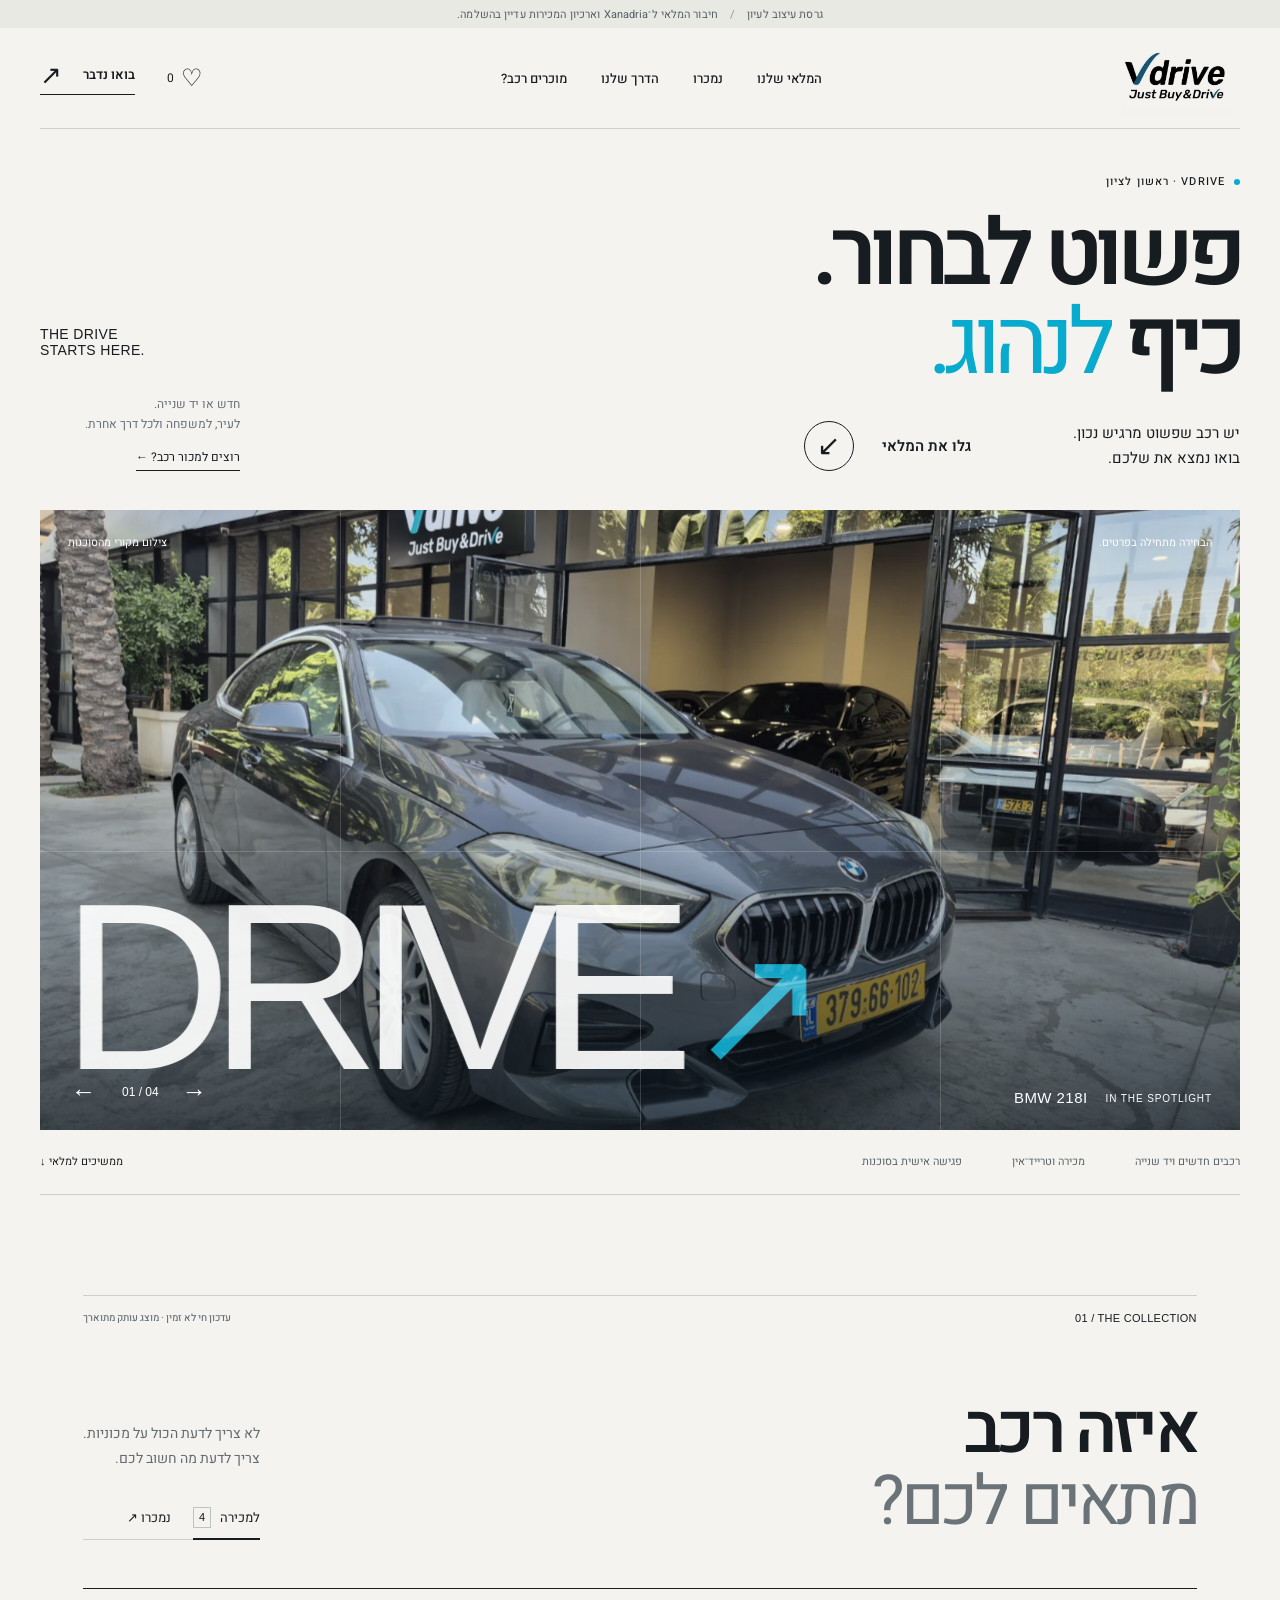
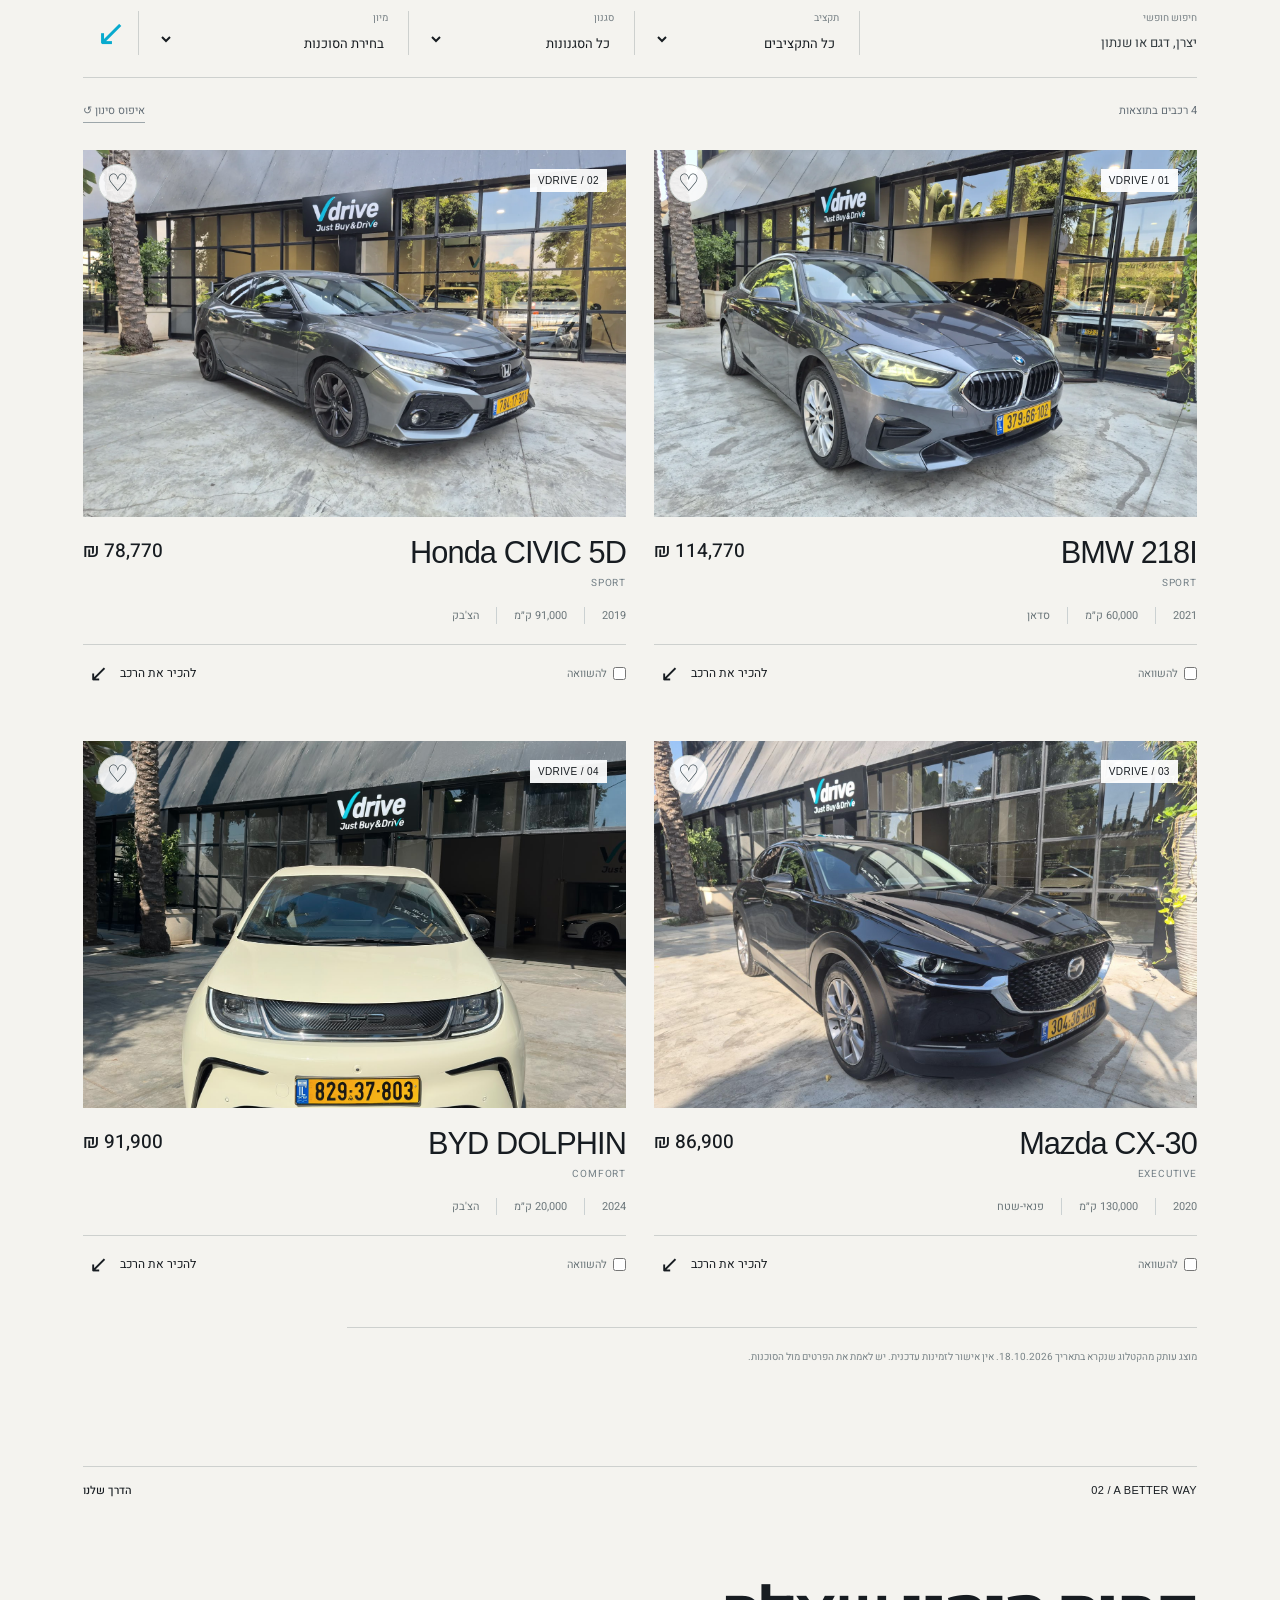
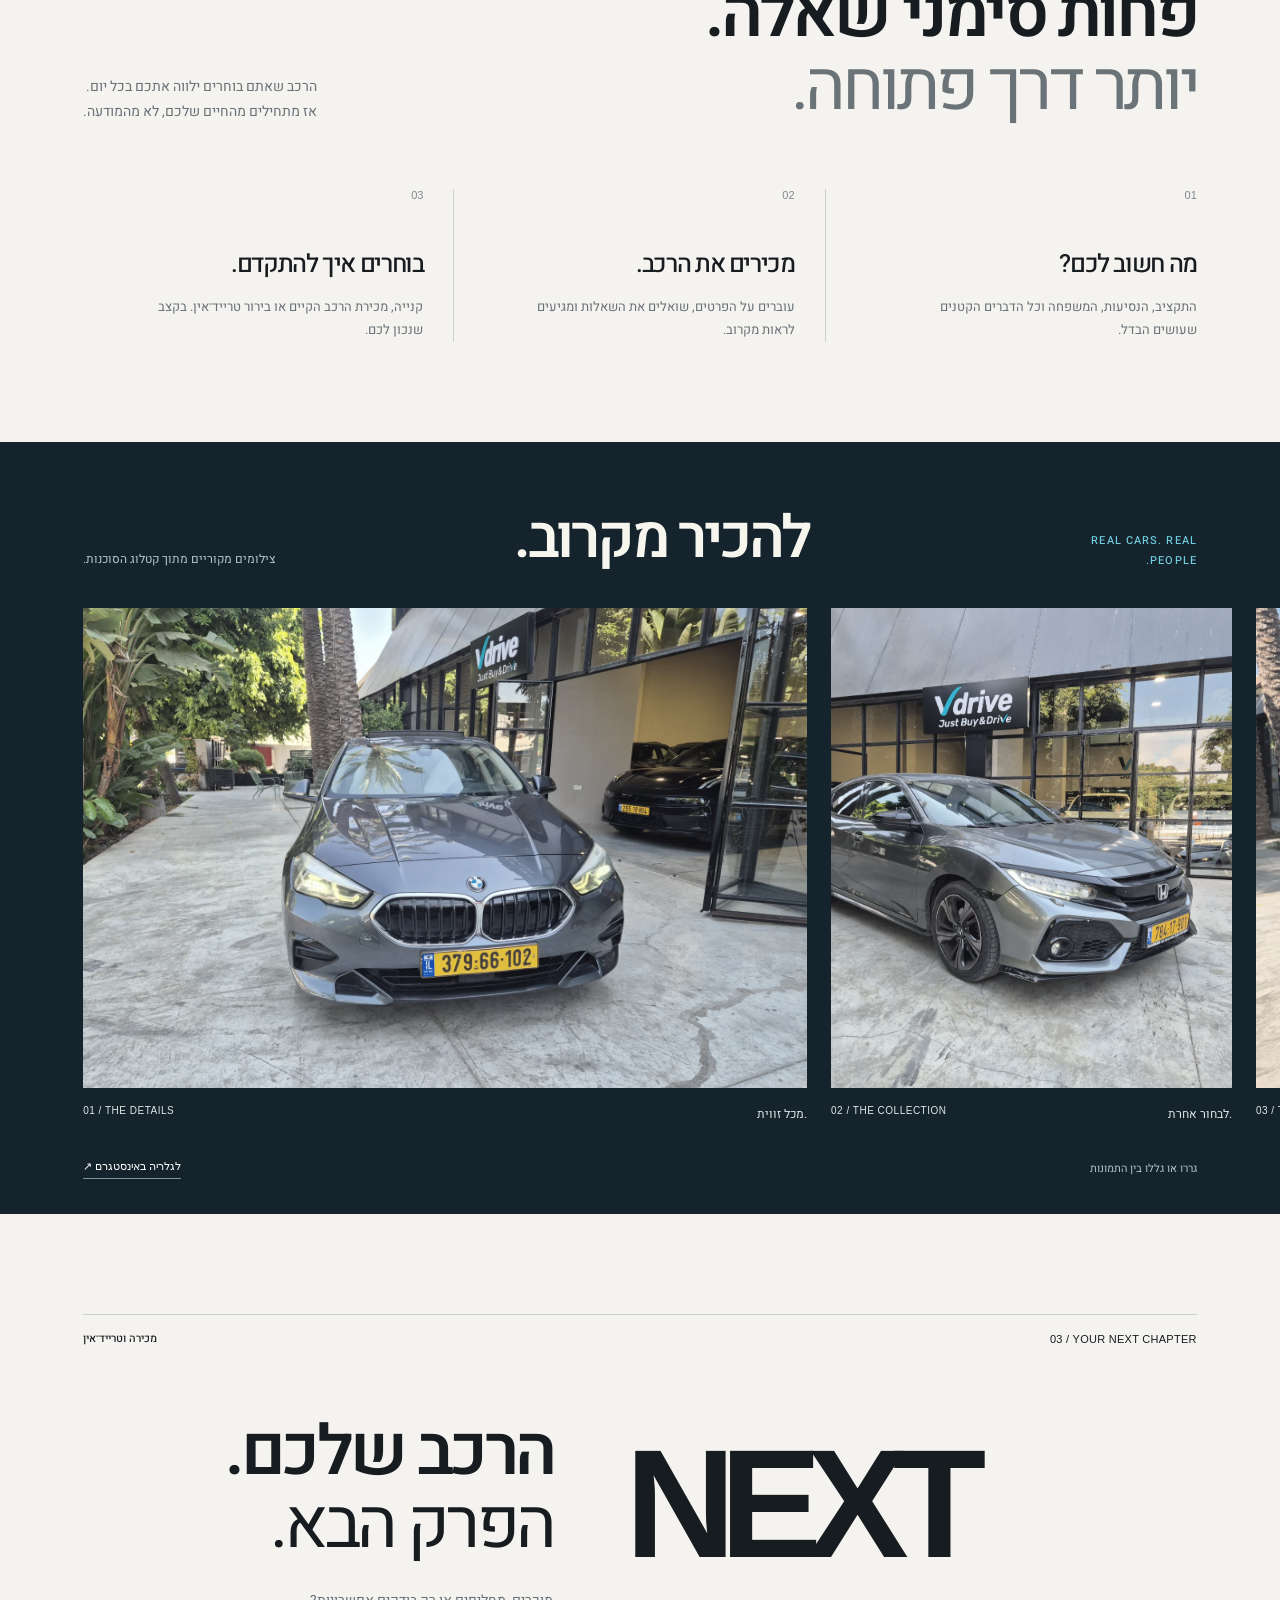
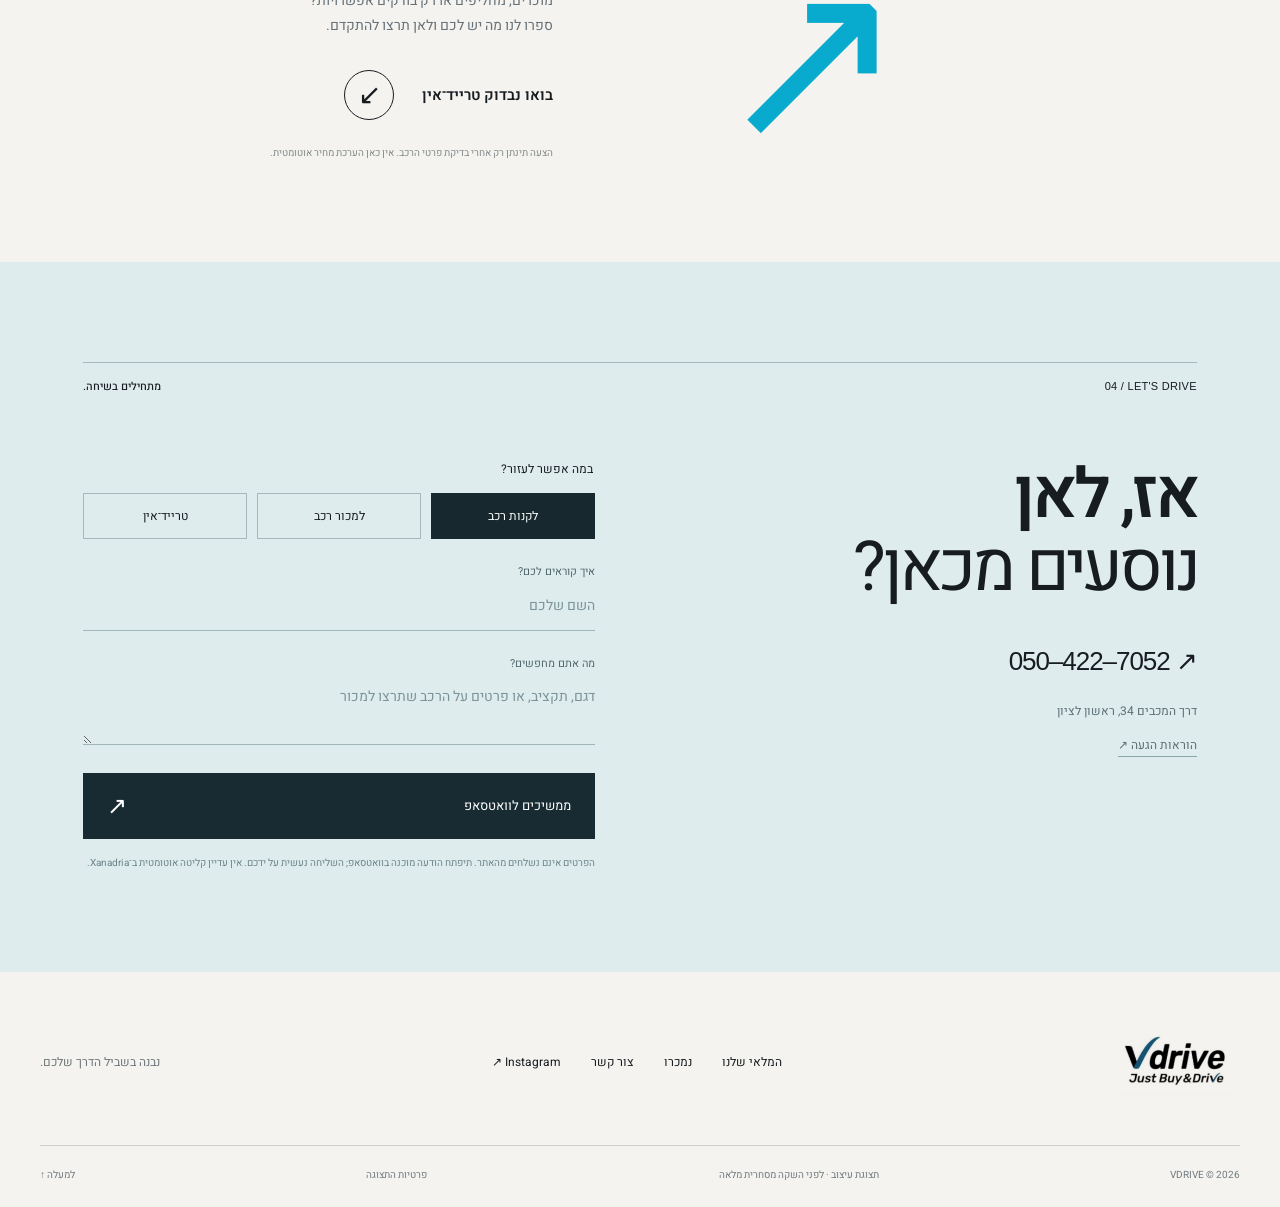
==== commit a2feedae: "fix(vdrive): mobile typography, emoji arrows, hero and trade layouts" ====
--- a/studio/index.html
+++ b/studio/index.html
@@ -6,27 +6,27 @@
 <body>
 <a class="skip" href="#collection">דלגו למלאי</a>
 <div class="review-strip">גרסת עיצוב לעיון <span aria-hidden="true">/</span> חיבור המלאי ל־Xanadria וארכיון המכירות עדיין בהשלמה.</div>
-<header class="header"><a class="brand" href="#home" aria-label="Vdrive — דף הבית"><img class="real-logo" src="../assets/vdrive-logo.jpg" alt="Vdrive — Just Buy & Drive" width="126" height="70"></a><nav class="desktop-nav" aria-label="ניווט ראשי"><a href="#collection">המלאי שלנו</a><button type="button" data-view-sold>נמכרו</button><a href="#approach">הדרך שלנו</a><a href="#trade">מוכרים רכב?</a></nav><div class="header-actions"><button class="saved-btn" data-show-saved aria-label="הרכבים ששמרתי">♡ <span id="save-count">0</span></button><a class="contact-link" href="#contact">בואו נדבר <span>↗</span></a><button class="menu-toggle" aria-label="פתיחת תפריט" aria-expanded="false"><span></span><span></span></button></div></header>
+<header class="header"><a class="brand" href="#home" aria-label="Vdrive — דף הבית"><img class="real-logo" src="../assets/vdrive-logo.jpg" alt="Vdrive — Just Buy & Drive" width="126" height="70"></a><nav class="desktop-nav" aria-label="ניווט ראשי"><a href="#collection">המלאי שלנו</a><button type="button" data-view-sold>נמכרו</button><a href="#approach">הדרך שלנו</a><a href="#trade">מוכרים רכב?</a></nav><div class="header-actions"><button class="saved-btn" data-show-saved aria-label="הרכבים ששמרתי">♡ <span id="save-count">0</span></button><a class="contact-link" href="#contact">בואו נדבר <span>↗︎</span></a><button class="menu-toggle" aria-label="פתיחת תפריט" aria-expanded="false"><span></span><span></span></button></div></header>
 <main id="home">
 <section class="hero" aria-labelledby="hero-title">
-<div class="hero-top"><div class="hero-copy"><div class="kicker"><span class="tiny-dot"></span> VDRIVE · ראשון לציון</div><h1 id="hero-title">פשוט לבחור.<br><span class="last-line">כיף <em>לנהוג.</em></span></h1><div class="hero-bottom"><p>יש רכב שפשוט מרגיש נכון.<br>בואו נמצא את שלכם.</p><a class="main-cta" href="#collection">גלו את המלאי <span class="arrow-circle" aria-hidden="true">↙</span></a></div></div><div class="hero-aside"><span class="edition" dir="ltr">THE DRIVE<br>STARTS HERE.</span><p>חדש או יד שנייה.<br>לעיר, למשפחה ולכל דרך אחרת.</p><a href="#trade">רוצים למכור רכב? ←</a></div></div>
-<div class="hero-stage"><div class="stage-grid" aria-hidden="true"><span></span><span></span><span></span></div><div class="photo-stage"><img class="hero-photo" id="hero-photo" src="assets/car-0-0.webp" alt="צילום רכב מתוך הקטלוג הציבורי של Vdrive" fetchpriority="high" width="1400" height="900"></div><div class="stage-shade"></div><div class="hero-mark" aria-hidden="true" dir="ltr">DRIVE<span>↗</span></div><div class="stage-topline"><span>הבחירה מתחילה בפרטים.</span><span class="photo-type">צילום מקורי מהסוכנות</span></div><div class="stage-caption"><div><span class="micro" dir="ltr">IN THE SPOTLIGHT</span><strong id="spotlight-title" dir="ltr">VDRIVE / COLLECTION</strong></div><div class="stage-controls"><button type="button" id="hero-prev" aria-label="הרכב הקודם">→</button><span id="hero-index" dir="ltr">01 / 04</span><button type="button" id="hero-next" aria-label="הרכב הבא">←</button></div></div></div>
+<div class="hero-top"><div class="hero-copy"><div class="kicker"><span class="tiny-dot"></span> VDRIVE · ראשון לציון</div><h1 id="hero-title">פשוט לבחור.<br><span class="last-line">כיף <em>לנהוג.</em></span></h1><div class="hero-bottom"><p>יש רכב שפשוט מרגיש נכון.<br>בואו נמצא את שלכם.</p><a class="main-cta" href="#collection">גלו את המלאי <span class="arrow-circle" aria-hidden="true">↙︎</span></a></div></div><div class="hero-aside"><span class="edition" dir="ltr">THE DRIVE<br>STARTS HERE.</span><p>חדש או יד שנייה.<br>לעיר, למשפחה ולכל דרך אחרת.</p><a href="#trade">רוצים למכור רכב? ←</a></div></div>
+<div class="hero-stage"><div class="stage-grid" aria-hidden="true"><span></span><span></span><span></span></div><div class="photo-stage"><img class="hero-photo" id="hero-photo" src="assets/car-0-0.webp" alt="צילום רכב מתוך הקטלוג הציבורי של Vdrive" fetchpriority="high" width="1400" height="900"></div><div class="stage-shade"></div><div class="hero-mark" aria-hidden="true" dir="ltr">DRIVE<span>↗︎</span></div><div class="stage-topline"><span>הבחירה מתחילה בפרטים.</span><span class="photo-type">צילום מקורי מהסוכנות</span></div><div class="stage-caption"><div><span class="micro" dir="ltr">IN THE SPOTLIGHT</span><strong id="spotlight-title" dir="ltr">VDRIVE / COLLECTION</strong></div><div class="stage-controls"><button type="button" id="hero-prev" aria-label="הרכב הקודם">→</button><span id="hero-index" dir="ltr">01 / 04</span><button type="button" id="hero-next" aria-label="הרכב הבא">←</button></div></div></div>
 <div class="hero-foot"><span>רכבים חדשים ויד שנייה</span><span>מכירה וטרייד־אין</span><span>פגישה אישית בסוכנות</span><a href="#collection">ממשיכים למלאי ↓</a></div>
 </section>
-<section class="collection section" id="collection" aria-labelledby="collection-title"><div class="section-label"><span>01 / THE COLLECTION</span><span id="data-status" role="status">בודקים את הקטלוג…</span></div><div class="section-heading"><h2 id="collection-title">איזה רכב<br><em>מתאים לכם?</em></h2><div class="collection-intro"><p>לא צריך לדעת הכול על מכוניות.<br>צריך לדעת מה חשוב לכם.</p><div class="view-tabs" role="group" aria-label="סוג המלאי"><button class="active" id="active-tab" type="button">למכירה <span id="active-count">—</span></button><button id="sold-tab" type="button">נמכרו ↗</button></div></div></div>
-<form id="filters" class="filters"><label>חיפוש חופשי<input id="search" type="search" placeholder="יצרן, דגם או שנתון" autocomplete="off"></label><label>תקציב<select id="budget"><option value="all">כל התקציבים</option><option value="80000">עד 80,000 ₪</option><option value="100000">עד 100,000 ₪</option><option value="150000">עד 150,000 ₪</option></select></label><label>סגנון<select id="body-type"><option value="all">כל הסגנונות</option value="סדאן">סדאן</option><option value="הצ'בק">האצ׳בק</option><option value="פנאי-שטח">פנאי ושטח</option></select></label><label>מיון<select id="sort"><option value="featured">בחירת הסוכנות</option><option value="price-low">מחיר: מהנמוך לגבוה</option><option value="price-high">מחיר: מהגבוה לנמוך</option><option value="year">שנתון: מהחדש לישן</option><option value="km">קילומטראז׳: מהנמוך לגבוה</option></select></label><button class="filter-submit" type="submit" aria-label="הצגת תוצאות">↙</button></form>
-<div class="results-bar"><span id="result-count" role="status">טוענים רכבים…</span><button id="reset-filters" type="button">איפוס סינון ↺</button></div><div id="vehicle-grid" class="vehicle-grid"></div><div id="empty-state" class="empty-state" hidden><span class="empty-symbol" aria-hidden="true">↗</span><h3>עוד לא מצאנו את ההתאמה.</h3><p>אפשר לשנות את החיפוש או לספר לנו מה אתם מחפשים.</p><a class="main-cta" href="#contact">בואו נמצא את הרכב שלכם <span class="arrow-circle">↙</span></a></div><div id="sold-state" class="sold-state" hidden><div class="sold-word" dir="ltr" aria-hidden="true">A GOOD<br>GOODBYE.</div><div><span class="kicker">הסיפורים שכבר יצאו לדרך</span><h3>יש רכבים<br>שזוכרים.</h3><p>ארכיון המכירות טרם חובר. יוצגו כאן רק רכבים שמכירתם אומתה ואושרה לפרסום — בלי מכירות לדוגמה.</p><a class="main-cta" href="#contact">מחפשים רכב דומה? <span class="arrow-circle">↙</span></a></div></div><p class="source-note" id="source-note">המחיר והזמינות כפופים לאימות מול הסוכנות. המלאי נקרא מהקטלוג הציבורי הקיים; הוא עדיין אינו מנוהל כאן דרך Xanadria.</p>
+<section class="collection section" id="collection" aria-labelledby="collection-title"><div class="section-label"><span>01 / THE COLLECTION</span><span id="data-status" role="status">בודקים את הקטלוג…</span></div><div class="section-heading"><h2 id="collection-title">איזה רכב<br><em>מתאים לכם?</em></h2><div class="collection-intro"><p>לא צריך לדעת הכול על מכוניות.<br>צריך לדעת מה חשוב לכם.</p><div class="view-tabs" role="group" aria-label="סוג המלאי"><button class="active" id="active-tab" type="button">למכירה <span id="active-count">—</span></button><button id="sold-tab" type="button">נמכרו ↗︎</button></div></div></div>
+<form id="filters" class="filters"><label>חיפוש חופשי<input id="search" type="search" placeholder="יצרן, דגם או שנתון" autocomplete="off"></label><label>תקציב<select id="budget"><option value="all">כל התקציבים</option><option value="80000">עד 80,000 ₪</option><option value="100000">עד 100,000 ₪</option><option value="150000">עד 150,000 ₪</option></select></label><label>סגנון<select id="body-type"><option value="all">כל הסגנונות</option value="סדאן">סדאן</option><option value="הצ'בק">האצ׳בק</option><option value="פנאי-שטח">פנאי ושטח</option></select></label><label>מיון<select id="sort"><option value="featured">בחירת הסוכנות</option><option value="price-low">מחיר: מהנמוך לגבוה</option><option value="price-high">מחיר: מהגבוה לנמוך</option><option value="year">שנתון: מהחדש לישן</option><option value="km">קילומטראז׳: מהנמוך לגבוה</option></select></label><button class="filter-submit" type="submit" aria-label="הצגת תוצאות">↙︎</button></form>
+<div class="results-bar"><span id="result-count" role="status">טוענים רכבים…</span><button id="reset-filters" type="button">איפוס סינון ↺</button></div><div id="vehicle-grid" class="vehicle-grid"></div><div id="empty-state" class="empty-state" hidden><span class="empty-symbol" aria-hidden="true">↗︎</span><h3>עוד לא מצאנו את ההתאמה.</h3><p>אפשר לשנות את החיפוש או לספר לנו מה אתם מחפשים.</p><a class="main-cta" href="#contact">בואו נמצא את הרכב שלכם <span class="arrow-circle">↙︎</span></a></div><div id="sold-state" class="sold-state" hidden><div class="sold-word" dir="ltr" aria-hidden="true">A GOOD<br>GOODBYE.</div><div><span class="kicker">הסיפורים שכבר יצאו לדרך</span><h3>יש רכבים<br>שזוכרים.</h3><p>ארכיון המכירות טרם חובר. יוצגו כאן רק רכבים שמכירתם אומתה ואושרה לפרסום — בלי מכירות לדוגמה.</p><a class="main-cta" href="#contact">מחפשים רכב דומה? <span class="arrow-circle">↙︎</span></a></div></div><p class="source-note" id="source-note">המחיר והזמינות כפופים לאימות מול הסוכנות. המלאי נקרא מהקטלוג הציבורי הקיים; הוא עדיין אינו מנוהל כאן דרך Xanadria.</p>
 </section>
 <section class="approach section" id="approach"><div class="section-label"><span>02 / A BETTER WAY</span><span>הדרך שלנו</span></div><div class="approach-intro"><h2>פחות סימני שאלה.<br><em>יותר דרך פתוחה.</em></h2><p>הרכב שאתם בוחרים ילווה אתכם בכל יום.<br>אז מתחילים מהחיים שלכם, לא מהמודעה.</p></div><div class="steps"><article><span>01</span><h3>מה חשוב לכם?</h3><p>התקציב, הנסיעות, המשפחה וכל הדברים הקטנים שעושים הבדל.</p></article><article><span>02</span><h3>מכירים את הרכב.</h3><p>עוברים על הפרטים, שואלים את השאלות ומגיעים לראות מקרוב.</p></article><article><span>03</span><h3>בוחרים איך להתקדם.</h3><p>קנייה, מכירת הרכב הקיים או בירור טרייד־אין. בקצב שנכון לכם.</p></article></div></section>
-<section class="gallery-section" aria-labelledby="gallery-title"><div class="gallery-top"><p class="kicker">REAL CARS. REAL PEOPLE.</p><h2 id="gallery-title">להכיר מקרוב.</h2><p>צילומים מקוריים מתוך קטלוג הסוכנות.</p></div><div class="gallery-rail" id="gallery-rail"><figure><img src="assets/car-0-1.webp" alt="מבט נוסף על רכב בקטלוג Vdrive" loading="lazy"><figcaption><span>01 / THE DETAILS</span><span>מכל זווית.</span></figcaption></figure><figure><img src="assets/car-1-0.webp" alt="רכב בכניסה לסוכנות Vdrive" loading="lazy"><figcaption><span>02 / THE COLLECTION</span><span>לבחור אחרת.</span></figcaption></figure><figure><img src="assets/car-2-0.webp" alt="צילום מקורי של רכב מתוך קטלוג Vdrive" loading="lazy"><figcaption><span>03 / THE FEELING</span><span>להרגיש בבית.</span></figcaption></figure></div><div class="gallery-bottom"><span>גררו או גללו בין התמונות</span><a href="https://www.instagram.com/vdriv.e/" target="_blank" rel="noopener">לגלריה באינסטגרם ↗</a></div></section>
-<section class="trade section" id="trade"><div class="section-label"><span>03 / YOUR NEXT CHAPTER</span><span>מכירה וטרייד־אין</span></div><div class="trade-grid"><div class="trade-number" dir="ltr" aria-hidden="true">NEXT<span>↗</span></div><div class="trade-copy"><h2>הרכב שלכם.<br><em>הפרק הבא.</em></h2><p>מוכרים, מחליפים או רק בודקים אפשרויות?<br>ספרו לנו מה יש לכם ולאן תרצו להתקדם.</p><button class="main-cta" id="start-trade" type="button">בואו נבדוק טרייד־אין <span class="arrow-circle">↙</span></button><small>הצעה תינתן רק אחרי בדיקת פרטי הרכב. אין כאן הערכת מחיר אוטומטית.</small></div></div></section>
-<section class="contact section" id="contact"><div class="section-label"><span>04 / LET'S DRIVE</span><span>מתחילים בשיחה.</span></div><div class="contact-grid"><div><h2>אז, לאן<br><em>נוסעים מכאן?</em></h2><a class="phone-large" dir="ltr" href="tel:0504227052">050–422–7052 ↗</a><p>דרך המכבים 34, ראשון לציון<br><a href="https://www.google.com/maps/search/?api=1&query=%D7%93%D7%A8%D7%9A%20%D7%94%D7%9E%D7%9B%D7%91%D7%99%D7%9D%2034%20%D7%A8%D7%90%D7%A9%D7%95%D7%9F%20%D7%9C%D7%A6%D7%99%D7%95%D7%9F" target="_blank" rel="noopener">הוראות הגעה ↗</a></p></div><form id="contact-form"><fieldset><legend>במה אפשר לעזור?</legend><div class="intent-tabs"><label><input type="radio" name="intent" value="לקנות רכב" checked><span>לקנות רכב</span></label><label><input type="radio" name="intent" value="למכור רכב"><span>למכור רכב</span></label><label><input type="radio" name="intent" value="טרייד־אין"><span>טרייד־אין</span></label></div></fieldset><label class="input-label">איך קוראים לכם?<input id="contact-name" autocomplete="given-name" placeholder="השם שלכם" maxlength="80" required></label><label class="input-label">מה אתם מחפשים?<textarea id="contact-message" placeholder="דגם, תקציב, או פרטים על הרכב שתרצו למכור" rows="2" maxlength="900"></textarea></label><button class="send-cta" type="submit">ממשיכים לוואטסאפ <span>↗</span></button><small>הפרטים אינם נשלחים מהאתר. תיפתח הודעה מוכנה בוואטסאפ; השליחה נעשית על ידכם. אין עדיין קליטה אוטומטית ב־Xanadria.</small></form></div></section>
+<section class="gallery-section" aria-labelledby="gallery-title"><div class="gallery-top"><p class="kicker">REAL CARS. REAL PEOPLE.</p><h2 id="gallery-title">להכיר מקרוב.</h2><p>צילומים מקוריים מתוך קטלוג הסוכנות.</p></div><div class="gallery-rail" id="gallery-rail"><figure><img src="assets/car-0-1.webp" alt="מבט נוסף על רכב בקטלוג Vdrive" loading="lazy"><figcaption><span>01 / THE DETAILS</span><span>מכל זווית.</span></figcaption></figure><figure><img src="assets/car-1-0.webp" alt="רכב בכניסה לסוכנות Vdrive" loading="lazy"><figcaption><span>02 / THE COLLECTION</span><span>לבחור אחרת.</span></figcaption></figure><figure><img src="assets/car-2-0.webp" alt="צילום מקורי של רכב מתוך קטלוג Vdrive" loading="lazy"><figcaption><span>03 / THE FEELING</span><span>להרגיש בבית.</span></figcaption></figure></div><div class="gallery-bottom"><span>גררו או גללו בין התמונות</span><a href="https://www.instagram.com/vdriv.e/" target="_blank" rel="noopener">לגלריה באינסטגרם ↗︎</a></div></section>
+<section class="trade section" id="trade"><div class="section-label"><span>03 / YOUR NEXT CHAPTER</span><span>מכירה וטרייד־אין</span></div><div class="trade-grid"><div class="trade-number" dir="ltr" aria-hidden="true">NEXT<span>↗︎</span></div><div class="trade-copy"><h2>הרכב שלכם.<br><em>הפרק הבא.</em></h2><p>מוכרים, מחליפים או רק בודקים אפשרויות?<br>ספרו לנו מה יש לכם ולאן תרצו להתקדם.</p><button class="main-cta" id="start-trade" type="button">בואו נבדוק טרייד־אין <span class="arrow-circle">↙︎</span></button><small>הצעה תינתן רק אחרי בדיקת פרטי הרכב. אין כאן הערכת מחיר אוטומטית.</small></div></div></section>
+<section class="contact section" id="contact"><div class="section-label"><span>04 / LET'S DRIVE</span><span>מתחילים בשיחה.</span></div><div class="contact-grid"><div><h2>אז, לאן<br><em>נוסעים מכאן?</em></h2><a class="phone-large" dir="ltr" href="tel:0504227052">050–422–7052 ↗︎</a><p>דרך המכבים 34, ראשון לציון<br><a href="https://www.google.com/maps/search/?api=1&query=%D7%93%D7%A8%D7%9A%20%D7%94%D7%9E%D7%9B%D7%91%D7%99%D7%9D%2034%20%D7%A8%D7%90%D7%A9%D7%95%D7%9F%20%D7%9C%D7%A6%D7%99%D7%95%D7%9F" target="_blank" rel="noopener">הוראות הגעה ↗︎</a></p></div><form id="contact-form"><fieldset><legend>במה אפשר לעזור?</legend><div class="intent-tabs"><label><input type="radio" name="intent" value="לקנות רכב" checked><span>לקנות רכב</span></label><label><input type="radio" name="intent" value="למכור רכב"><span>למכור רכב</span></label><label><input type="radio" name="intent" value="טרייד־אין"><span>טרייד־אין</span></label></div></fieldset><label class="input-label">איך קוראים לכם?<input id="contact-name" autocomplete="given-name" placeholder="השם שלכם" maxlength="80" required></label><label class="input-label">מה אתם מחפשים?<textarea id="contact-message" placeholder="דגם, תקציב, או פרטים על הרכב שתרצו למכור" rows="2" maxlength="900"></textarea></label><button class="send-cta" type="submit">ממשיכים לוואטסאפ <span>↗︎</span></button><small>הפרטים אינם נשלחים מהאתר. תיפתח הודעה מוכנה בוואטסאפ; השליחה נעשית על ידכם. אין עדיין קליטה אוטומטית ב־Xanadria.</small></form></div></section>
 </main>
-<footer><div class="footer-top"><a class="brand" href="#home"><img class="real-logo" src="../assets/vdrive-logo.jpg" alt="Vdrive — Just Buy & Drive" width="126" height="70"></a><div><a href="#collection">המלאי שלנו</a><button data-view-sold type="button">נמכרו</button><a href="#contact">צור קשר</a><a href="https://www.instagram.com/vdriv.e/" target="_blank" rel="noopener">Instagram ↗</a></div><span>נבנה בשביל הדרך שלכם.</span></div><div class="footer-bottom"><span dir="ltr">VDRIVE © 2026</span><span>תצוגת עיצוב · לפני השקה מסחרית מלאה</span><button id="privacy-btn" type="button">פרטיות התצוגה</button><a href="#home">למעלה ↑</a></div></footer>
-<div id="compare-tray" hidden><span><b id="compare-count">0</b> רכבים להשוואה</span><button id="open-compare" type="button">להשוואה ↗</button><button id="clear-compare" type="button" aria-label="ניקוי ההשוואה">×</button></div><div id="toast" role="status" aria-live="polite"></div>
+<footer><div class="footer-top"><a class="brand" href="#home"><img class="real-logo" src="../assets/vdrive-logo.jpg" alt="Vdrive — Just Buy & Drive" width="126" height="70"></a><div><a href="#collection">המלאי שלנו</a><button data-view-sold type="button">נמכרו</button><a href="#contact">צור קשר</a><a href="https://www.instagram.com/vdriv.e/" target="_blank" rel="noopener">Instagram ↗︎</a></div><span>נבנה בשביל הדרך שלכם.</span></div><div class="footer-bottom"><span dir="ltr">VDRIVE © 2026</span><span>תצוגת עיצוב · לפני השקה מסחרית מלאה</span><button id="privacy-btn" type="button">פרטיות התצוגה</button><a href="#home">למעלה ↑</a></div></footer>
+<div id="compare-tray" hidden><span><b id="compare-count">0</b> רכבים להשוואה</span><button id="open-compare" type="button">להשוואה ↗︎</button><button id="clear-compare" type="button" aria-label="ניקוי ההשוואה">×</button></div><div id="toast" role="status" aria-live="polite"></div>
 <dialog id="vehicle-dialog" class="vehicle-dialog"><button class="dialog-close" aria-label="סגירת פרטי הרכב" type="button">×</button><div id="vehicle-detail"></div></dialog>
 <dialog id="compare-dialog" class="compare-dialog"><button class="dialog-close" aria-label="סגירת ההשוואה" type="button">×</button><p class="kicker">SIDE BY SIDE</p><h2>כשההבדלים ברורים,<br>הבחירה פשוטה יותר.</h2><div id="comparison"></div></dialog>
-<dialog id="mobile-menu"><button class="dialog-close" aria-label="סגירת תפריט" type="button">×</button><span class="kicker">VDRIVE</span><a href="#collection">המלאי שלנו ↗</a><button data-view-sold type="button">רכבים שנמכרו ↗</button><a href="#approach">הדרך שלנו ↗</a><a href="#trade">מוכרים רכב? ↗</a><a href="#contact">בואו נדבר ↗</a></dialog>
+<dialog id="mobile-menu"><button class="dialog-close" aria-label="סגירת תפריט" type="button">×</button><span class="kicker">VDRIVE</span><a href="#collection">המלאי שלנו ↗︎</a><button data-view-sold type="button">רכבים שנמכרו ↗︎</button><a href="#approach">הדרך שלנו ↗︎</a><a href="#trade">מוכרים רכב? ↗︎</a><a href="#contact">בואו נדבר ↗︎</a></dialog>
 <dialog id="privacy-dialog"><button class="dialog-close" aria-label="סגירה" type="button">×</button><h2>פרטיות התצוגה</h2><p>זוהי גרסת עיצוב לפני השקה מסחרית. העדפות המועדפים וההשוואה נשמרות בדפדפן שלכם בלבד. טופס יצירת הקשר מכין הודעת WhatsApp ולא מעביר את הפרטים לשרת שלנו.</p><p>האתר פונה לשירות הקטלוג הציבורי של הסוכנות ולספקי תמונות וגופנים לצורך הצגת התוכן. קישורים לוואטסאפ, מפות ואינסטגרם פותחים שירותים חיצוניים הכפופים לתנאיהם.</p><p>אין בתצוגה אישור להזמנת רכב, התחייבות למלאי, מימון או מחיר סופי.</p></dialog>
 <noscript><div class="no-script">למלאי המקורי של הסוכנות: <a href="https://v-drive.keez.co.il/">פתיחת הקטלוג</a>. אפשר גם להתקשר: 050-422-7052.</div></noscript>
 </body></html>
--- a/studio/style.css
+++ b/studio/style.css
@@ -10,3 +10,43 @@
 
 /* Real logo blends with the page rather than a white image rectangle. */
 .header,.brand,.footer-top{background:var(--paper)}
+
+/* 2026-10-18 mobile screenshot acceptance fixes */
+.arrow-circle,.stage-controls button,.details-btn span,.filter-submit,.send-cta span,.trade-number span,.hero-mark span,.gallery-bottom a,.main-cta span,.phone-large{font-family:Arial,Helvetica,sans-serif;font-variant-emoji:text}
+.hero-mark{font-family:Arial,Helvetica,sans-serif;white-space:nowrap}
+.hero-mark span{font-family:Arial,Helvetica,sans-serif;font-variant-emoji:text}
+.trade-number span{font-variant-emoji:text}
+@media(max-width:760px){
+ .header{overflow:visible}
+ .hero-top{padding-top:24px}
+ .hero h1{font-size:clamp(47px,10vw,68px);line-height:1.08}
+ .hero-bottom{align-items:center}
+ .hero-bottom .main-cta{gap:9px;flex-shrink:0}
+ .hero-bottom .arrow-circle{font-size:22px}
+ .hero-stage{height:57svh;min-height:360px;max-height:520px}
+ .hero-mark{font-size:clamp(70px,24vw,140px);bottom:96px;left:12px;letter-spacing:-.095em;max-width:calc(100% - 24px)}
+ .hero-mark span{font-size:.42em;vertical-align:middle;margin-left:8px}
+ .stage-caption{bottom:19px}
+ .stage-controls{gap:6px}
+ .stage-controls button{font-size:21px}
+ .gallery-rail{overscroll-behavior-inline:contain}
+ .gallery-rail figure{flex-basis:85%}
+ .gallery-rail figure:nth-child(2){flex-basis:78%}
+ .gallery-rail img{height:clamp(230px,67vw,360px)}
+ .trade-grid{gap:8px}
+ .trade-number{font-size:clamp(65px,19vw,100px);line-height:1.1;display:flex;align-items:center;justify-content:flex-start;gap:12px;max-width:100%;letter-spacing:-.09em}
+ .trade-number span{font-size:.65em;line-height:1;margin:0;padding:0;flex-shrink:0}
+ .trade-copy{margin-top:8px}
+ .trade-copy h2{font-size:clamp(39px,10vw,53px)}
+ .phone-large{font-size:clamp(21px,6vw,29px);white-space:normal}
+ .contact-grid{gap:25px}
+ .contact h2{font-size:clamp(40px,10vw,54px)}
+ .footer-top>div{flex-wrap:wrap}
+}
+@media(max-width:375px){
+ .hero h1{font-size:46px}
+ .hero-bottom p{font-size:10px}
+ .hero-mark{font-size:22vw}
+ .stage-caption strong{font-size:11px}
+ .trade-number{font-size:18vw}
+}
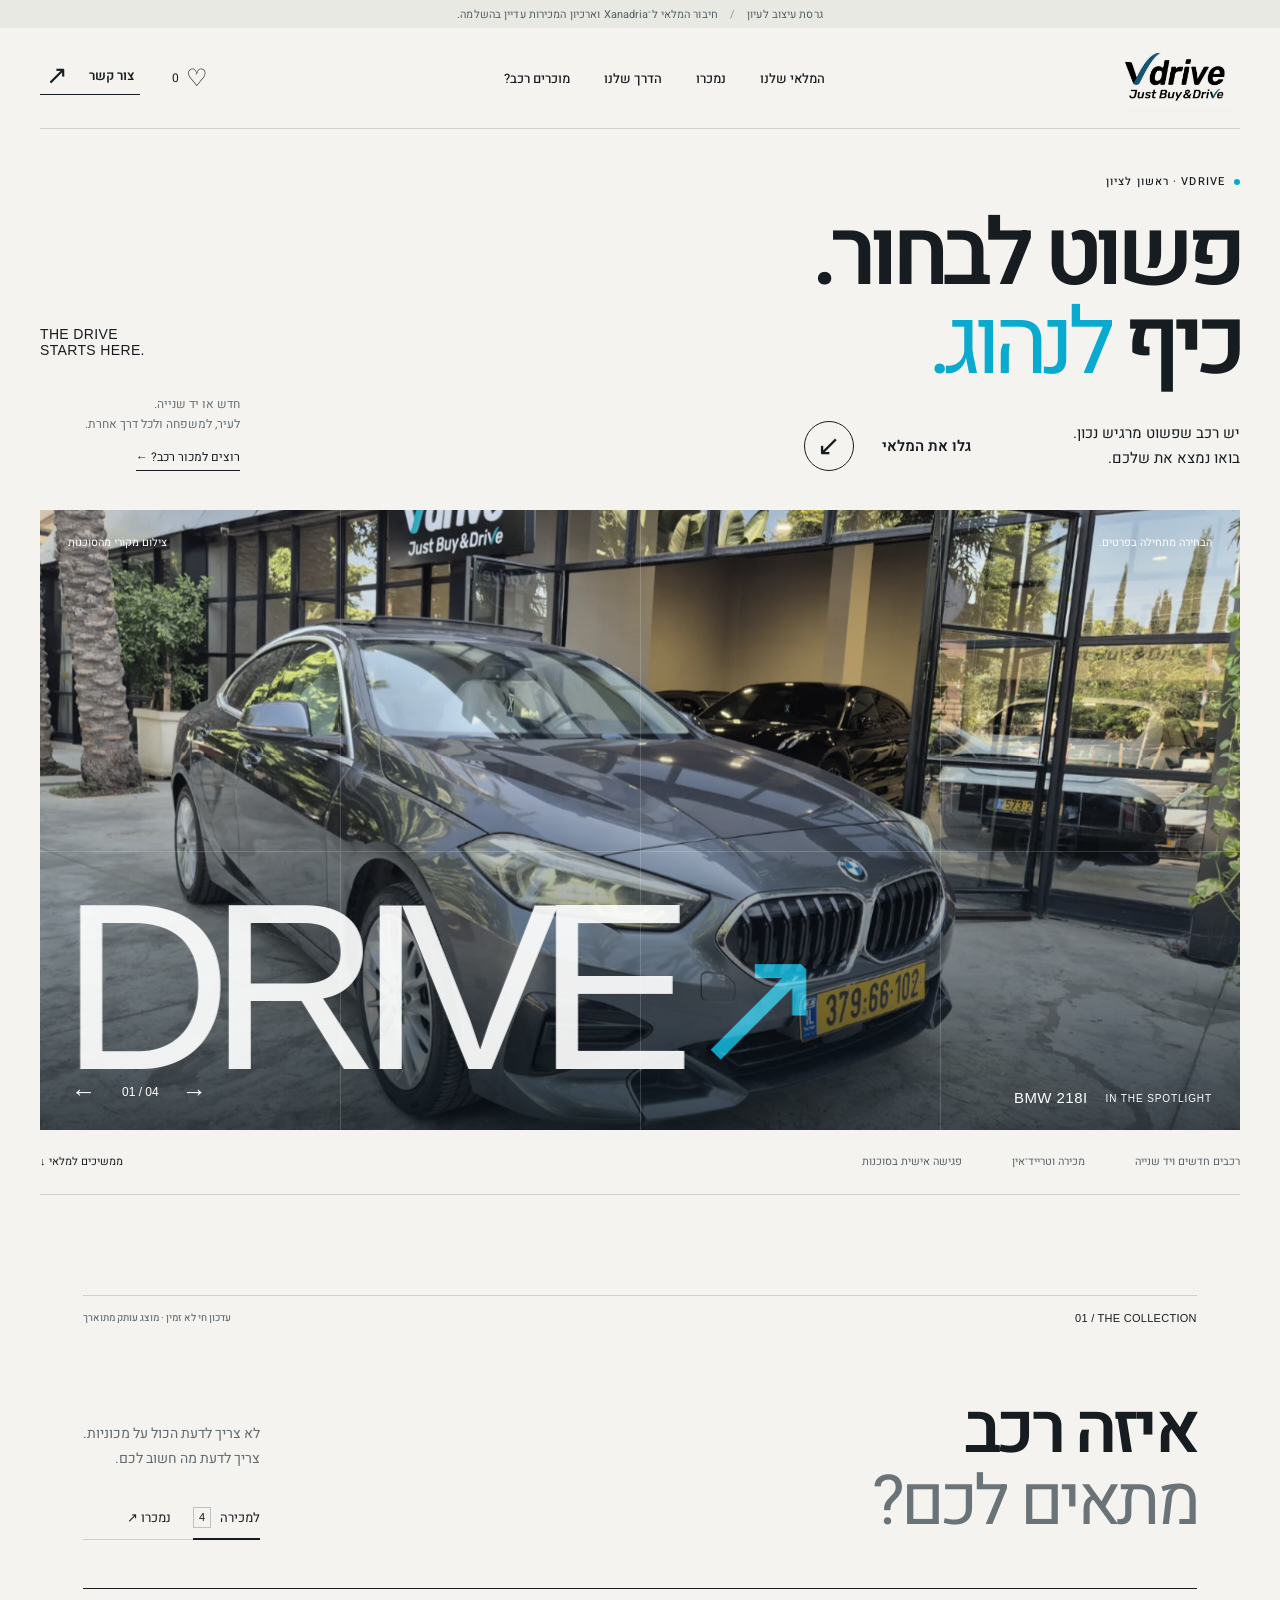
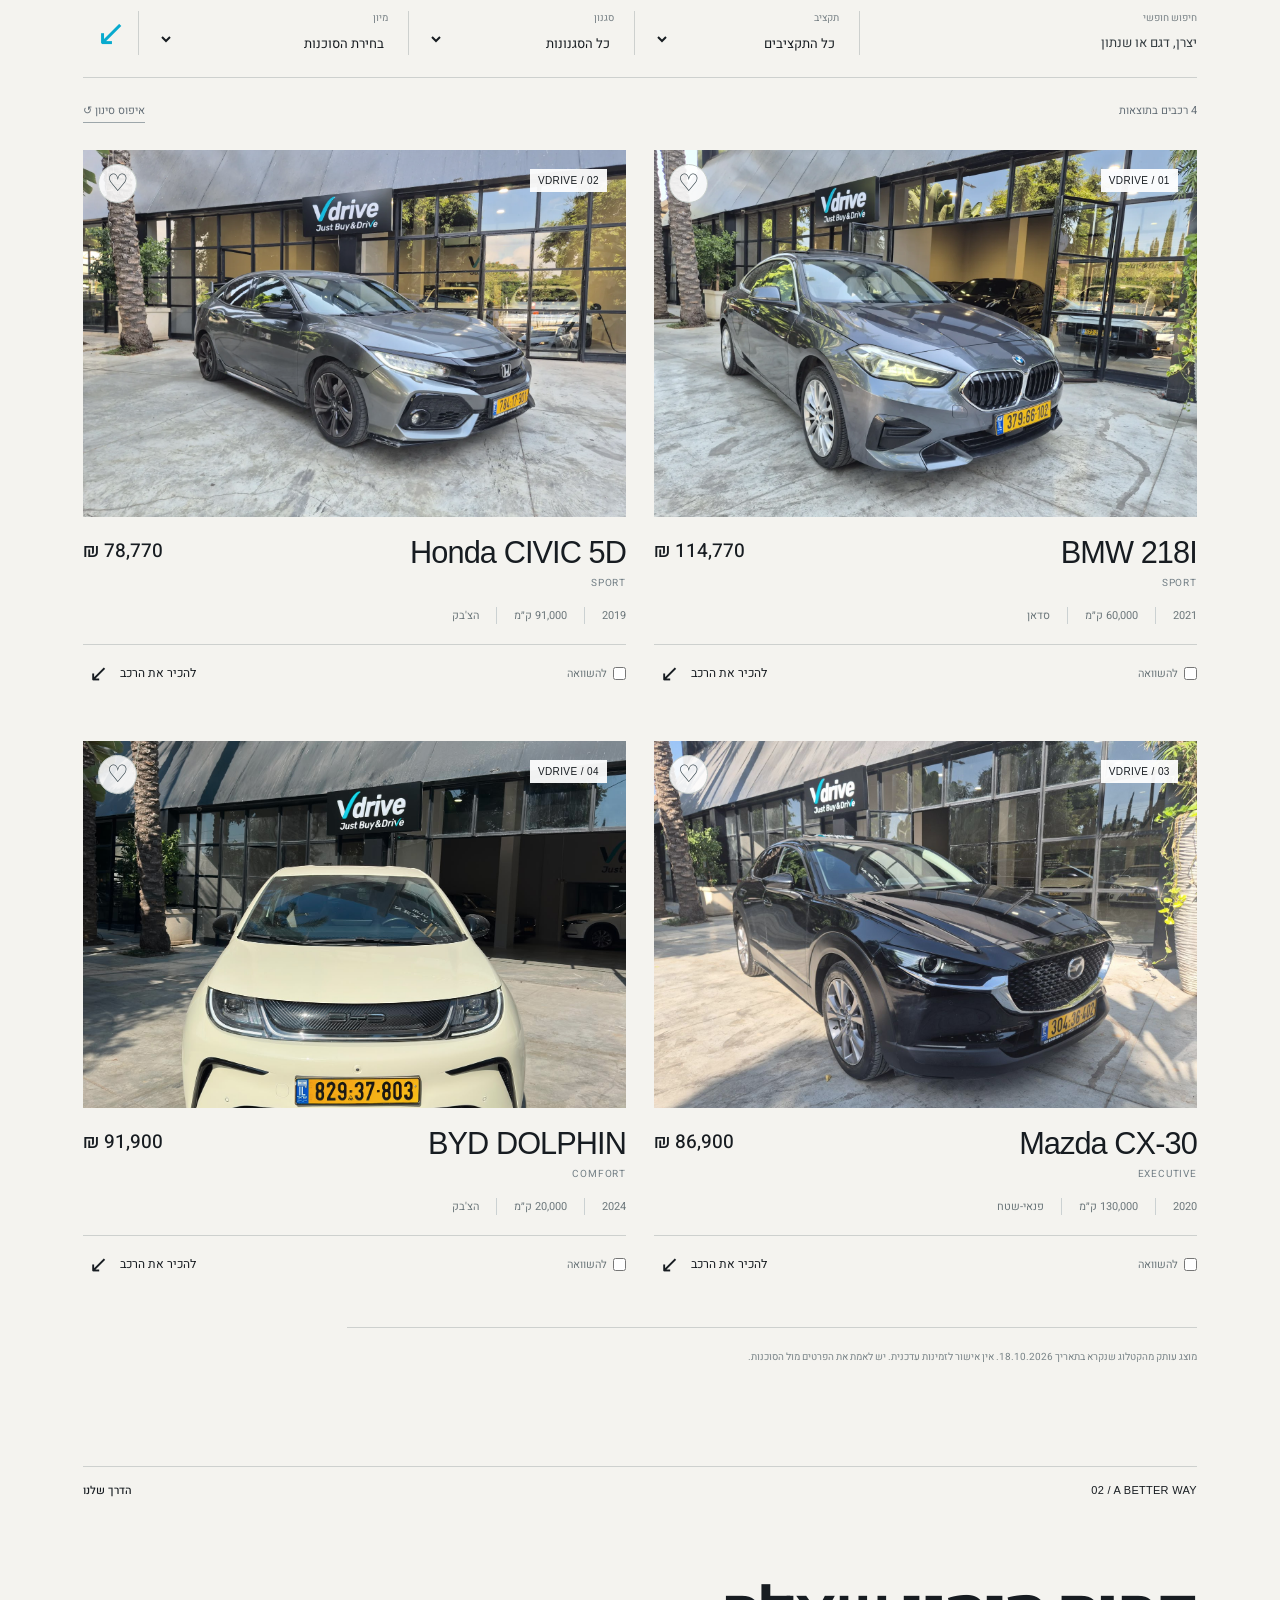
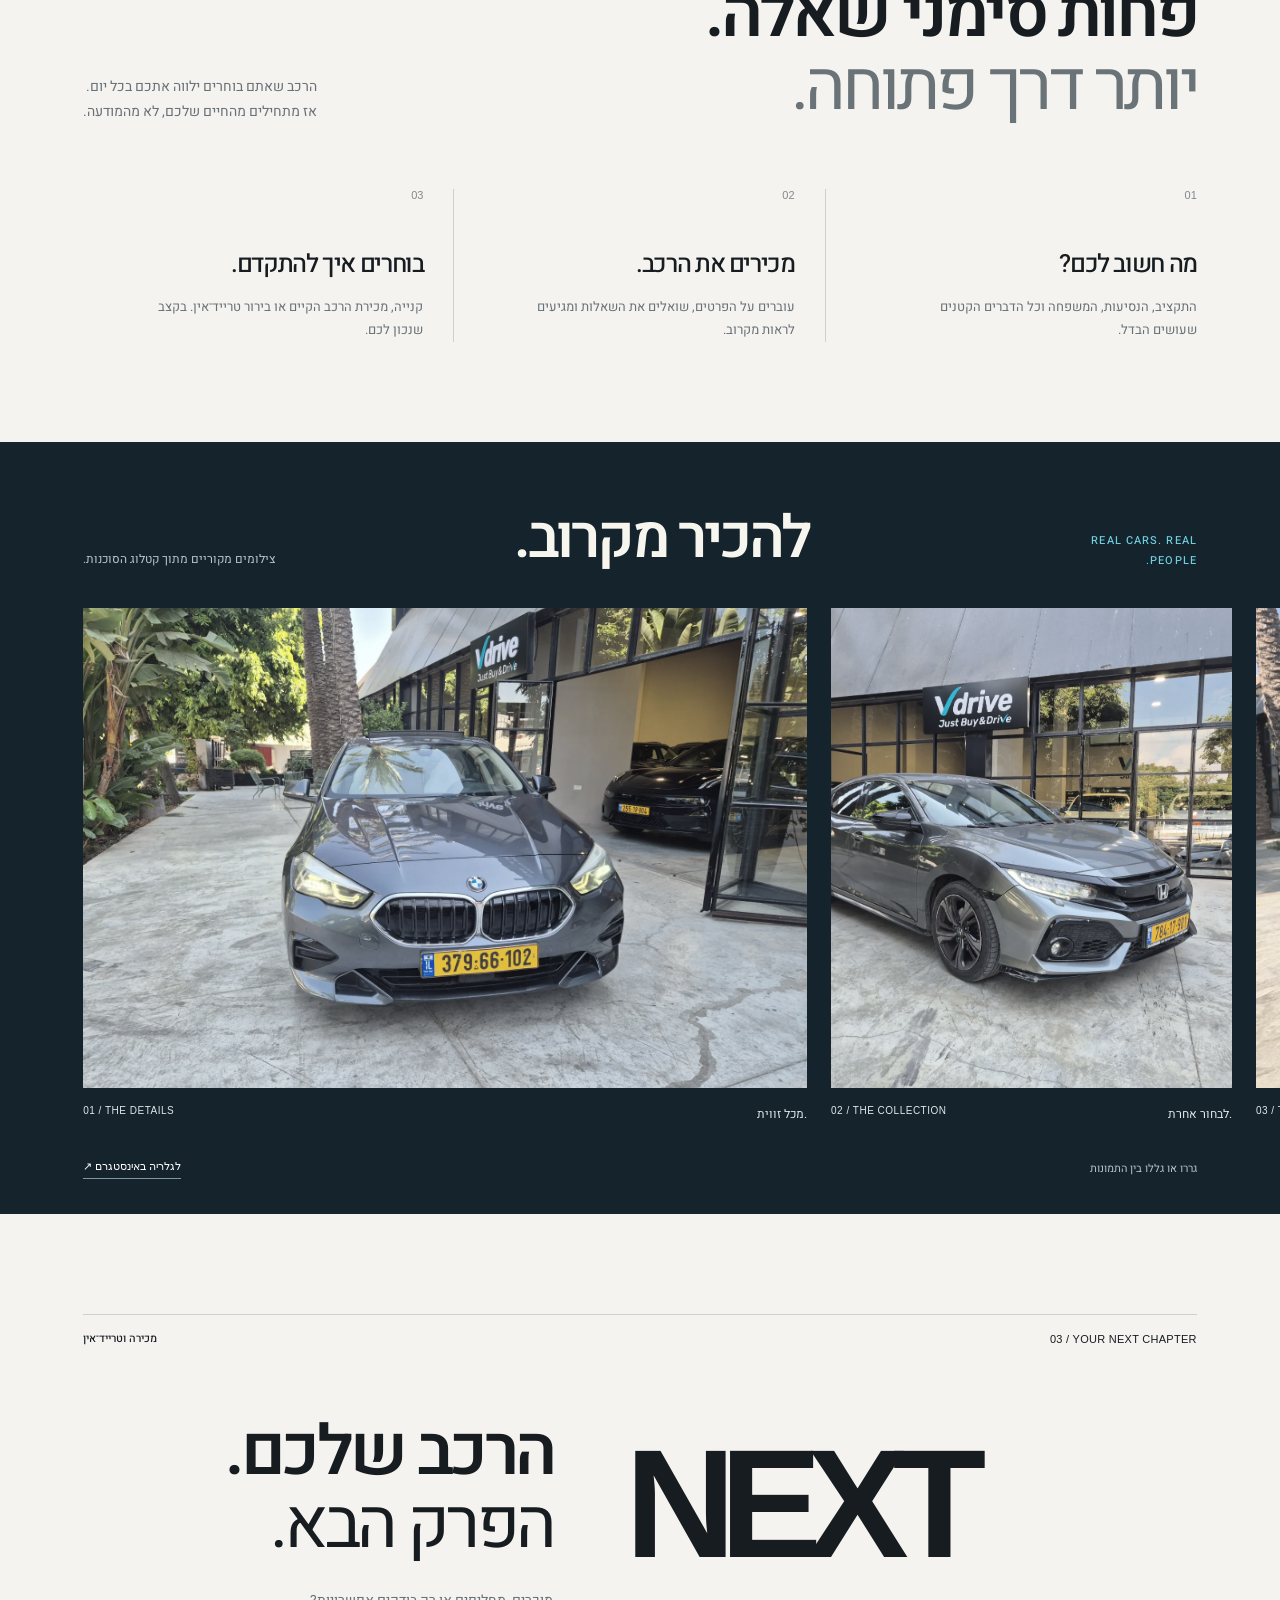
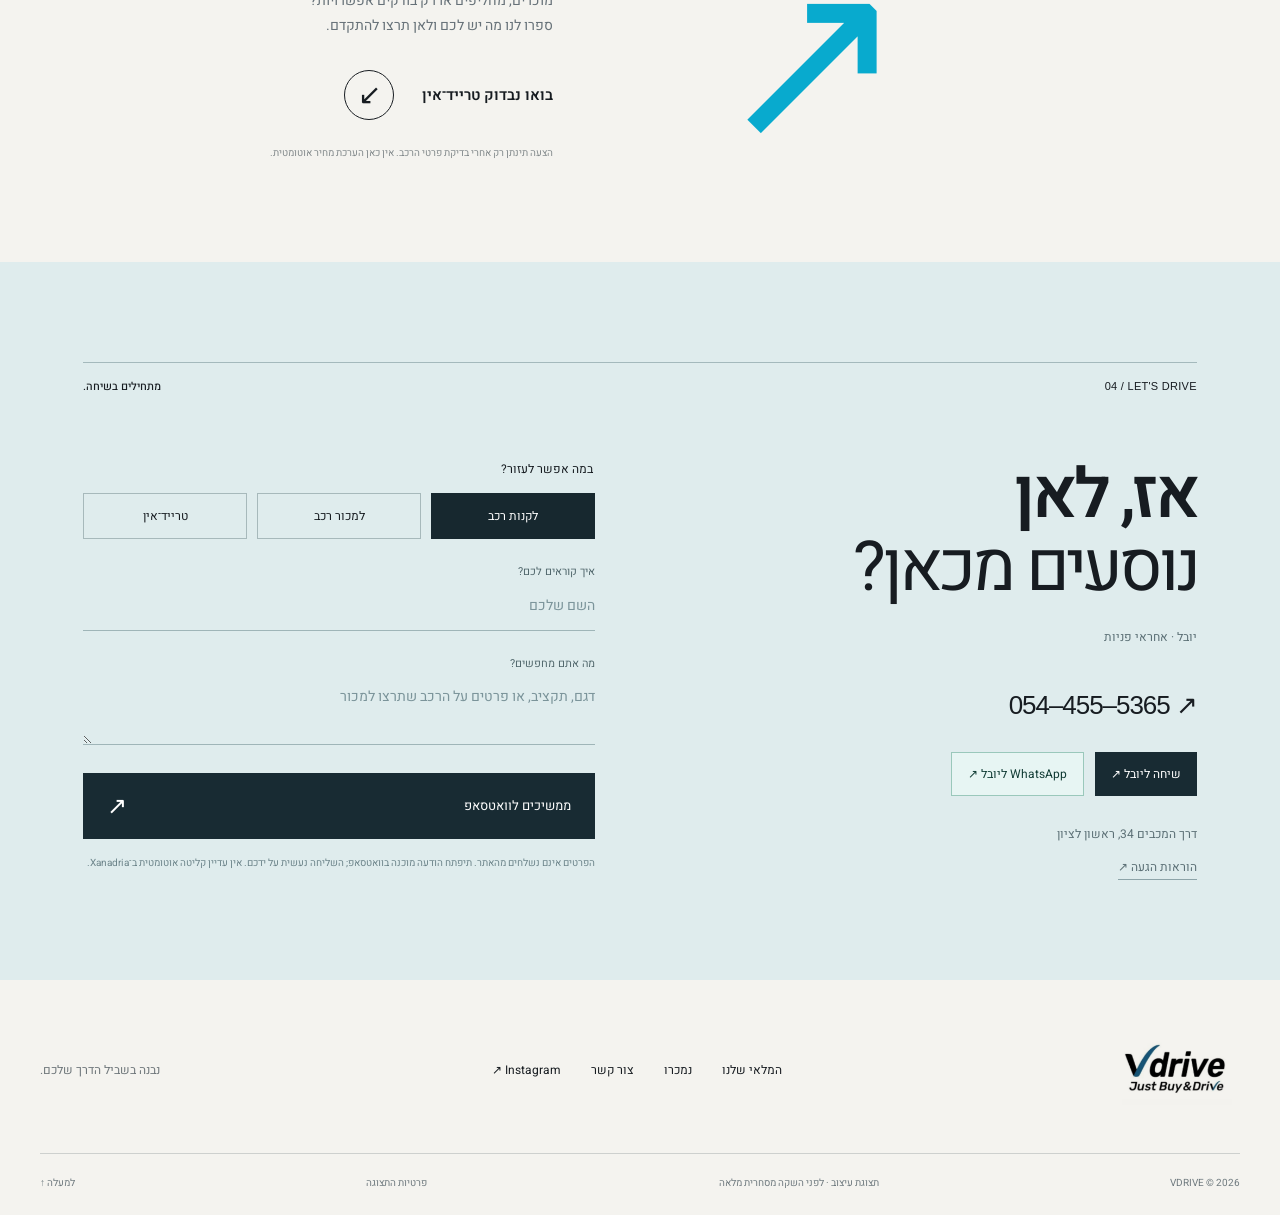
==== commit c8752060: "fix(contact): route Vdrive phone and WhatsApp enquiries to Yuval" ====
--- a/studio/index.html
+++ b/studio/index.html
@@ -1,12 +1,12 @@
 <!doctype html>
 <html lang="he" dir="rtl"><head>
 <meta charset="utf-8"><meta name="viewport" content="width=device-width, initial-scale=1"><meta name="theme-color" content="#f4f3ef"><meta name="robots" content="noindex,nofollow"><meta name="description" content="Vdrive — רכבים חדשים ויד שנייה בראשון לציון. בוחרים רכב, לא מתפשרים על הדרך."><title>Vdrive — פשוט לבחור. כיף לנהוג.</title>
-<link rel="preconnect" href="https://fonts.googleapis.com"><link rel="preconnect" href="https://fonts.gstatic.com" crossorigin><link href="https://fonts.googleapis.com/css2?family=Heebo:wght@400;500;600;700;800;900&display=swap" rel="stylesheet"><link rel="stylesheet" href="style.css">
-<script defer src="assets/gsap.min.js"></script><script defer src="assets/ScrollTrigger.min.js"></script><script defer src="app.js"></script></head>
+<link rel="preconnect" href="https://fonts.googleapis.com"><link rel="preconnect" href="https://fonts.gstatic.com" crossorigin><link href="https://fonts.googleapis.com/css2?family=Heebo:wght@400;500;600;700;800;900&display=swap" rel="stylesheet"><link rel="stylesheet" href="style.css?v=yuval-20261018">
+<script defer src="assets/gsap.min.js"></script><script defer src="assets/ScrollTrigger.min.js"></script><script defer src="app.js?v=yuval-20261018"></script></head>
 <body>
 <a class="skip" href="#collection">דלגו למלאי</a>
 <div class="review-strip">גרסת עיצוב לעיון <span aria-hidden="true">/</span> חיבור המלאי ל־Xanadria וארכיון המכירות עדיין בהשלמה.</div>
-<header class="header"><a class="brand" href="#home" aria-label="Vdrive — דף הבית"><img class="real-logo" src="../assets/vdrive-logo.jpg" alt="Vdrive — Just Buy & Drive" width="126" height="70"></a><nav class="desktop-nav" aria-label="ניווט ראשי"><a href="#collection">המלאי שלנו</a><button type="button" data-view-sold>נמכרו</button><a href="#approach">הדרך שלנו</a><a href="#trade">מוכרים רכב?</a></nav><div class="header-actions"><button class="saved-btn" data-show-saved aria-label="הרכבים ששמרתי">♡ <span id="save-count">0</span></button><a class="contact-link" href="#contact">בואו נדבר <span>↗︎</span></a><button class="menu-toggle" aria-label="פתיחת תפריט" aria-expanded="false"><span></span><span></span></button></div></header>
+<header class="header"><a class="brand" href="#home" aria-label="Vdrive — דף הבית"><img class="real-logo" src="../assets/vdrive-logo.jpg" alt="Vdrive — Just Buy & Drive" width="126" height="70"></a><nav class="desktop-nav" aria-label="ניווט ראשי"><a href="#collection">המלאי שלנו</a><button type="button" data-view-sold>נמכרו</button><a href="#approach">הדרך שלנו</a><a href="#trade">מוכרים רכב?</a></nav><div class="header-actions"><button class="saved-btn" data-show-saved aria-label="הרכבים ששמרתי">♡ <span id="save-count">0</span></button><button class="contact-link" type="button" data-contact-open>צור קשר <span>↗︎</span></button><button class="menu-toggle" aria-label="פתיחת תפריט" aria-expanded="false"><span></span><span></span></button></div></header>
 <main id="home">
 <section class="hero" aria-labelledby="hero-title">
 <div class="hero-top"><div class="hero-copy"><div class="kicker"><span class="tiny-dot"></span> VDRIVE · ראשון לציון</div><h1 id="hero-title">פשוט לבחור.<br><span class="last-line">כיף <em>לנהוג.</em></span></h1><div class="hero-bottom"><p>יש רכב שפשוט מרגיש נכון.<br>בואו נמצא את שלכם.</p><a class="main-cta" href="#collection">גלו את המלאי <span class="arrow-circle" aria-hidden="true">↙︎</span></a></div></div><div class="hero-aside"><span class="edition" dir="ltr">THE DRIVE<br>STARTS HERE.</span><p>חדש או יד שנייה.<br>לעיר, למשפחה ולכל דרך אחרת.</p><a href="#trade">רוצים למכור רכב? ←</a></div></div>
@@ -20,13 +20,14 @@
 <section class="approach section" id="approach"><div class="section-label"><span>02 / A BETTER WAY</span><span>הדרך שלנו</span></div><div class="approach-intro"><h2>פחות סימני שאלה.<br><em>יותר דרך פתוחה.</em></h2><p>הרכב שאתם בוחרים ילווה אתכם בכל יום.<br>אז מתחילים מהחיים שלכם, לא מהמודעה.</p></div><div class="steps"><article><span>01</span><h3>מה חשוב לכם?</h3><p>התקציב, הנסיעות, המשפחה וכל הדברים הקטנים שעושים הבדל.</p></article><article><span>02</span><h3>מכירים את הרכב.</h3><p>עוברים על הפרטים, שואלים את השאלות ומגיעים לראות מקרוב.</p></article><article><span>03</span><h3>בוחרים איך להתקדם.</h3><p>קנייה, מכירת הרכב הקיים או בירור טרייד־אין. בקצב שנכון לכם.</p></article></div></section>
 <section class="gallery-section" aria-labelledby="gallery-title"><div class="gallery-top"><p class="kicker">REAL CARS. REAL PEOPLE.</p><h2 id="gallery-title">להכיר מקרוב.</h2><p>צילומים מקוריים מתוך קטלוג הסוכנות.</p></div><div class="gallery-rail" id="gallery-rail"><figure><img src="assets/car-0-1.webp" alt="מבט נוסף על רכב בקטלוג Vdrive" loading="lazy"><figcaption><span>01 / THE DETAILS</span><span>מכל זווית.</span></figcaption></figure><figure><img src="assets/car-1-0.webp" alt="רכב בכניסה לסוכנות Vdrive" loading="lazy"><figcaption><span>02 / THE COLLECTION</span><span>לבחור אחרת.</span></figcaption></figure><figure><img src="assets/car-2-0.webp" alt="צילום מקורי של רכב מתוך קטלוג Vdrive" loading="lazy"><figcaption><span>03 / THE FEELING</span><span>להרגיש בבית.</span></figcaption></figure></div><div class="gallery-bottom"><span>גררו או גללו בין התמונות</span><a href="https://www.instagram.com/vdriv.e/" target="_blank" rel="noopener">לגלריה באינסטגרם ↗︎</a></div></section>
 <section class="trade section" id="trade"><div class="section-label"><span>03 / YOUR NEXT CHAPTER</span><span>מכירה וטרייד־אין</span></div><div class="trade-grid"><div class="trade-number" dir="ltr" aria-hidden="true">NEXT<span>↗︎</span></div><div class="trade-copy"><h2>הרכב שלכם.<br><em>הפרק הבא.</em></h2><p>מוכרים, מחליפים או רק בודקים אפשרויות?<br>ספרו לנו מה יש לכם ולאן תרצו להתקדם.</p><button class="main-cta" id="start-trade" type="button">בואו נבדוק טרייד־אין <span class="arrow-circle">↙︎</span></button><small>הצעה תינתן רק אחרי בדיקת פרטי הרכב. אין כאן הערכת מחיר אוטומטית.</small></div></div></section>
-<section class="contact section" id="contact"><div class="section-label"><span>04 / LET'S DRIVE</span><span>מתחילים בשיחה.</span></div><div class="contact-grid"><div><h2>אז, לאן<br><em>נוסעים מכאן?</em></h2><a class="phone-large" dir="ltr" href="tel:0504227052">050–422–7052 ↗︎</a><p>דרך המכבים 34, ראשון לציון<br><a href="https://www.google.com/maps/search/?api=1&query=%D7%93%D7%A8%D7%9A%20%D7%94%D7%9E%D7%9B%D7%91%D7%99%D7%9D%2034%20%D7%A8%D7%90%D7%A9%D7%95%D7%9F%20%D7%9C%D7%A6%D7%99%D7%95%D7%9F" target="_blank" rel="noopener">הוראות הגעה ↗︎</a></p></div><form id="contact-form"><fieldset><legend>במה אפשר לעזור?</legend><div class="intent-tabs"><label><input type="radio" name="intent" value="לקנות רכב" checked><span>לקנות רכב</span></label><label><input type="radio" name="intent" value="למכור רכב"><span>למכור רכב</span></label><label><input type="radio" name="intent" value="טרייד־אין"><span>טרייד־אין</span></label></div></fieldset><label class="input-label">איך קוראים לכם?<input id="contact-name" autocomplete="given-name" placeholder="השם שלכם" maxlength="80" required></label><label class="input-label">מה אתם מחפשים?<textarea id="contact-message" placeholder="דגם, תקציב, או פרטים על הרכב שתרצו למכור" rows="2" maxlength="900"></textarea></label><button class="send-cta" type="submit">ממשיכים לוואטסאפ <span>↗︎</span></button><small>הפרטים אינם נשלחים מהאתר. תיפתח הודעה מוכנה בוואטסאפ; השליחה נעשית על ידכם. אין עדיין קליטה אוטומטית ב־Xanadria.</small></form></div></section>
+<section class="contact section" id="contact"><div class="section-label"><span>04 / LET'S DRIVE</span><span>מתחילים בשיחה.</span></div><div class="contact-grid"><div><h2>אז, לאן<br><em>נוסעים מכאן?</em></h2><p class="yuval-contact-label">יובל · אחראי פניות</p><a class="phone-large" dir="ltr" href="tel:0544555365">054–455–5365 ↗︎</a><div class="contact-options-inline"><a href="tel:0544555365">שיחה ליובל ↗︎</a><a href="https://wa.me/972544555365" target="_blank" rel="noopener noreferrer">WhatsApp ליובל ↗︎</a></div><p>דרך המכבים 34, ראשון לציון<br><a href="https://www.google.com/maps/search/?api=1&query=%D7%93%D7%A8%D7%9A%20%D7%94%D7%9E%D7%9B%D7%91%D7%99%D7%9D%2034%20%D7%A8%D7%90%D7%A9%D7%95%D7%9F%20%D7%9C%D7%A6%D7%99%D7%95%D7%9F" target="_blank" rel="noopener">הוראות הגעה ↗︎</a></p></div><form id="contact-form"><fieldset><legend>במה אפשר לעזור?</legend><div class="intent-tabs"><label><input type="radio" name="intent" value="לקנות רכב" checked><span>לקנות רכב</span></label><label><input type="radio" name="intent" value="למכור רכב"><span>למכור רכב</span></label><label><input type="radio" name="intent" value="טרייד־אין"><span>טרייד־אין</span></label></div></fieldset><label class="input-label">איך קוראים לכם?<input id="contact-name" autocomplete="given-name" placeholder="השם שלכם" maxlength="80" required></label><label class="input-label">מה אתם מחפשים?<textarea id="contact-message" placeholder="דגם, תקציב, או פרטים על הרכב שתרצו למכור" rows="2" maxlength="900"></textarea></label><button class="send-cta" type="submit">ממשיכים לוואטסאפ <span>↗︎</span></button><small>הפרטים אינם נשלחים מהאתר. תיפתח הודעה מוכנה בוואטסאפ; השליחה נעשית על ידכם. אין עדיין קליטה אוטומטית ב־Xanadria.</small></form></div></section>
 </main>
-<footer><div class="footer-top"><a class="brand" href="#home"><img class="real-logo" src="../assets/vdrive-logo.jpg" alt="Vdrive — Just Buy & Drive" width="126" height="70"></a><div><a href="#collection">המלאי שלנו</a><button data-view-sold type="button">נמכרו</button><a href="#contact">צור קשר</a><a href="https://www.instagram.com/vdriv.e/" target="_blank" rel="noopener">Instagram ↗︎</a></div><span>נבנה בשביל הדרך שלכם.</span></div><div class="footer-bottom"><span dir="ltr">VDRIVE © 2026</span><span>תצוגת עיצוב · לפני השקה מסחרית מלאה</span><button id="privacy-btn" type="button">פרטיות התצוגה</button><a href="#home">למעלה ↑</a></div></footer>
+<footer><div class="footer-top"><a class="brand" href="#home"><img class="real-logo" src="../assets/vdrive-logo.jpg" alt="Vdrive — Just Buy & Drive" width="126" height="70"></a><div><a href="#collection">המלאי שלנו</a><button data-view-sold type="button">נמכרו</button><button type="button" data-contact-open>צור קשר</button><a href="https://www.instagram.com/vdriv.e/" target="_blank" rel="noopener">Instagram ↗︎</a></div><span>נבנה בשביל הדרך שלכם.</span></div><div class="footer-bottom"><span dir="ltr">VDRIVE © 2026</span><span>תצוגת עיצוב · לפני השקה מסחרית מלאה</span><button id="privacy-btn" type="button">פרטיות התצוגה</button><a href="#home">למעלה ↑</a></div></footer>
 <div id="compare-tray" hidden><span><b id="compare-count">0</b> רכבים להשוואה</span><button id="open-compare" type="button">להשוואה ↗︎</button><button id="clear-compare" type="button" aria-label="ניקוי ההשוואה">×</button></div><div id="toast" role="status" aria-live="polite"></div>
 <dialog id="vehicle-dialog" class="vehicle-dialog"><button class="dialog-close" aria-label="סגירת פרטי הרכב" type="button">×</button><div id="vehicle-detail"></div></dialog>
 <dialog id="compare-dialog" class="compare-dialog"><button class="dialog-close" aria-label="סגירת ההשוואה" type="button">×</button><p class="kicker">SIDE BY SIDE</p><h2>כשההבדלים ברורים,<br>הבחירה פשוטה יותר.</h2><div id="comparison"></div></dialog>
-<dialog id="mobile-menu"><button class="dialog-close" aria-label="סגירת תפריט" type="button">×</button><span class="kicker">VDRIVE</span><a href="#collection">המלאי שלנו ↗︎</a><button data-view-sold type="button">רכבים שנמכרו ↗︎</button><a href="#approach">הדרך שלנו ↗︎</a><a href="#trade">מוכרים רכב? ↗︎</a><a href="#contact">בואו נדבר ↗︎</a></dialog>
+<dialog id="mobile-menu"><button class="dialog-close" aria-label="סגירת תפריט" type="button">×</button><span class="kicker">VDRIVE</span><a href="#collection">המלאי שלנו ↗︎</a><button data-view-sold type="button">רכבים שנמכרו ↗︎</button><a href="#approach">הדרך שלנו ↗︎</a><a href="#trade">מוכרים רכב? ↗︎</a><button type="button" data-contact-open>צור קשר עם יובל ↗︎</button></dialog>
+<dialog id="contact-dialog" class="contact-dialog" aria-labelledby="yuval-dialog-title"><button class="dialog-close" aria-label="סגירת אפשרויות יצירת קשר" type="button">×</button><p class="kicker">CONTACT VDRIVE</p><h2 id="yuval-dialog-title">מדברים עם יובל.</h2><p>בחרו איך נוח לכם ליצור קשר עם הסוכנות.</p><div class="contact-choice-grid"><a class="contact-choice" href="tel:0544555365"><span>שיחת טלפון</span><strong dir="ltr">054-455-5365</strong><span aria-hidden="true">↗︎</span></a><a class="contact-choice contact-choice-wa" href="https://wa.me/972544555365" target="_blank" rel="noopener noreferrer"><span>הודעת WhatsApp</span><strong>פתיחת שיחה עם יובל</strong><span aria-hidden="true">↗︎</span></a></div><p class="contact-dialog-note">השיחה או ההודעה נפתחות במכשיר שלכם. לא נשלחת הודעה אוטומטית.</p></dialog>
 <dialog id="privacy-dialog"><button class="dialog-close" aria-label="סגירה" type="button">×</button><h2>פרטיות התצוגה</h2><p>זוהי גרסת עיצוב לפני השקה מסחרית. העדפות המועדפים וההשוואה נשמרות בדפדפן שלכם בלבד. טופס יצירת הקשר מכין הודעת WhatsApp ולא מעביר את הפרטים לשרת שלנו.</p><p>האתר פונה לשירות הקטלוג הציבורי של הסוכנות ולספקי תמונות וגופנים לצורך הצגת התוכן. קישורים לוואטסאפ, מפות ואינסטגרם פותחים שירותים חיצוניים הכפופים לתנאיהם.</p><p>אין בתצוגה אישור להזמנת רכב, התחייבות למלאי, מימון או מחיר סופי.</p></dialog>
-<noscript><div class="no-script">למלאי המקורי של הסוכנות: <a href="https://v-drive.keez.co.il/">פתיחת הקטלוג</a>. אפשר גם להתקשר: 050-422-7052.</div></noscript>
+<noscript><div class="no-script">למלאי המקורי של הסוכנות: <a href="https://v-drive.keez.co.il/">פתיחת הקטלוג</a>. אפשר גם להתקשר ליובל: <a href="tel:0544555365">054-455-5365</a> או <a href="https://wa.me/972544555365">WhatsApp ליובל</a>.</div></noscript>
 </body></html>
--- a/studio/style.css
+++ b/studio/style.css
@@ -50,3 +50,39 @@
  .stage-caption strong{font-size:11px}
  .trade-number{font-size:18vw}
 }
+
+/* Direct contact entry: Yuval, phone and WhatsApp. */
+.contact-link{font-family:inherit;background:none}
+.yuval-contact-label{font-size:12px;color:#52686d;margin:22px 0 0}
+.contact-options-inline{display:flex;flex-wrap:wrap;gap:11px;margin:7px 0 28px}
+.contact-options-inline a{font-size:12px;background:#182b33;color:#fff;padding:11px 16px;display:inline-flex;align-items:center;justify-content:center;min-height:44px}
+.contact-options-inline a:last-child{background:#e7f5f3;color:#123d36;border:1px solid #9ac8bb}
+.contact-dialog{width:min(570px,94vw);max-width:570px;padding:60px 35px 35px}
+.contact-dialog h2{font-size:clamp(32px,4vw,48px);margin:22px 0 16px}
+.contact-dialog>p:not(.kicker){font-size:13px;color:#627077;margin-bottom:25px}
+.contact-choice-grid{display:grid;grid-template-columns:1fr 1fr;gap:12px}
+.contact-choice{border:1px solid #aeb9b8;min-height:150px;padding:20px;display:flex;flex-direction:column;justify-content:space-between;gap:14px}
+.contact-choice>span:first-child{font-size:12px}
+.contact-choice strong{font-size:18px;font-weight:700}
+.contact-choice>span:last-child{font-family:Arial,sans-serif;font-variant-emoji:text;font-size:21px;align-self:flex-end}
+.contact-choice:hover,.contact-choice:focus-visible{background:#20353c;color:white;border-color:#20353c}
+.contact-choice-wa{background:#dcf5ea;border-color:#a1d2c1}
+.contact-dialog .contact-dialog-note{font-size:10px!important;margin:20px 0 0!important;line-height:1.65}
+@media(max-width:480px){.contact-dialog{padding:62px 20px 26px}.contact-choice-grid{grid-template-columns:1fr}.contact-choice{min-height:112px;gap:8px;padding:16px}.contact-choice strong{font-size:17px}.contact-dialog h2{font-size:34px}.contact-options-inline a{flex:1}}
+/* Keep contact visible on iPhone instead of burying it in the menu. */
+@media(max-width:760px){
+ .header .contact-link{display:inline-flex;gap:5px;font-size:11px;white-space:nowrap;padding:7px 0}
+ .header .contact-link span{font-size:17px}
+ .header-actions{gap:10px}
+ .header .real-logo{width:108px;height:62px}
+ .header .saved-btn{gap:3px;font-size:20px}
+ .header .saved-btn span{font-size:10px}
+ .header .menu-toggle{width:23px}
+ .header .menu-toggle span{width:23px}
+}
+@media(max-width:375px){
+ .header{margin-inline:14px}
+ .header .real-logo{width:101px}
+ .header-actions{gap:7px}
+ .header .contact-link{font-size:10px;gap:3px}
+}
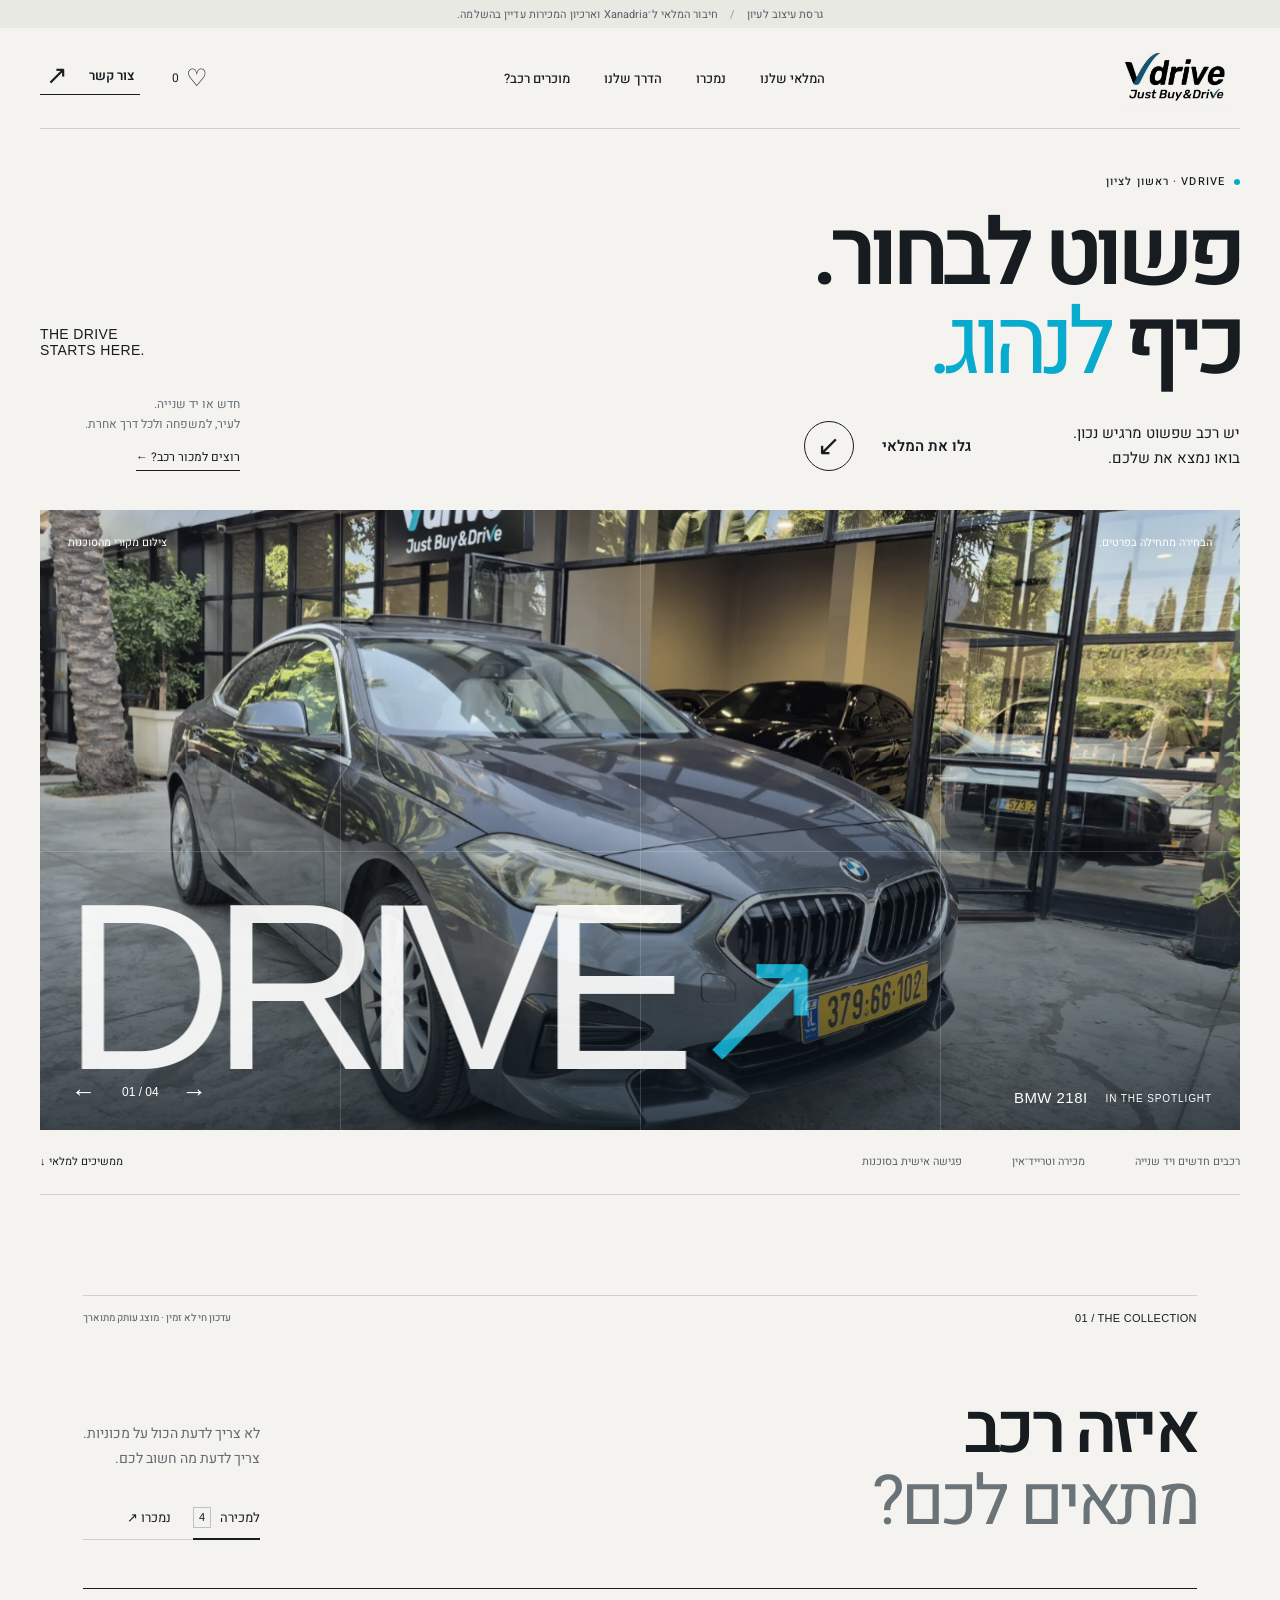
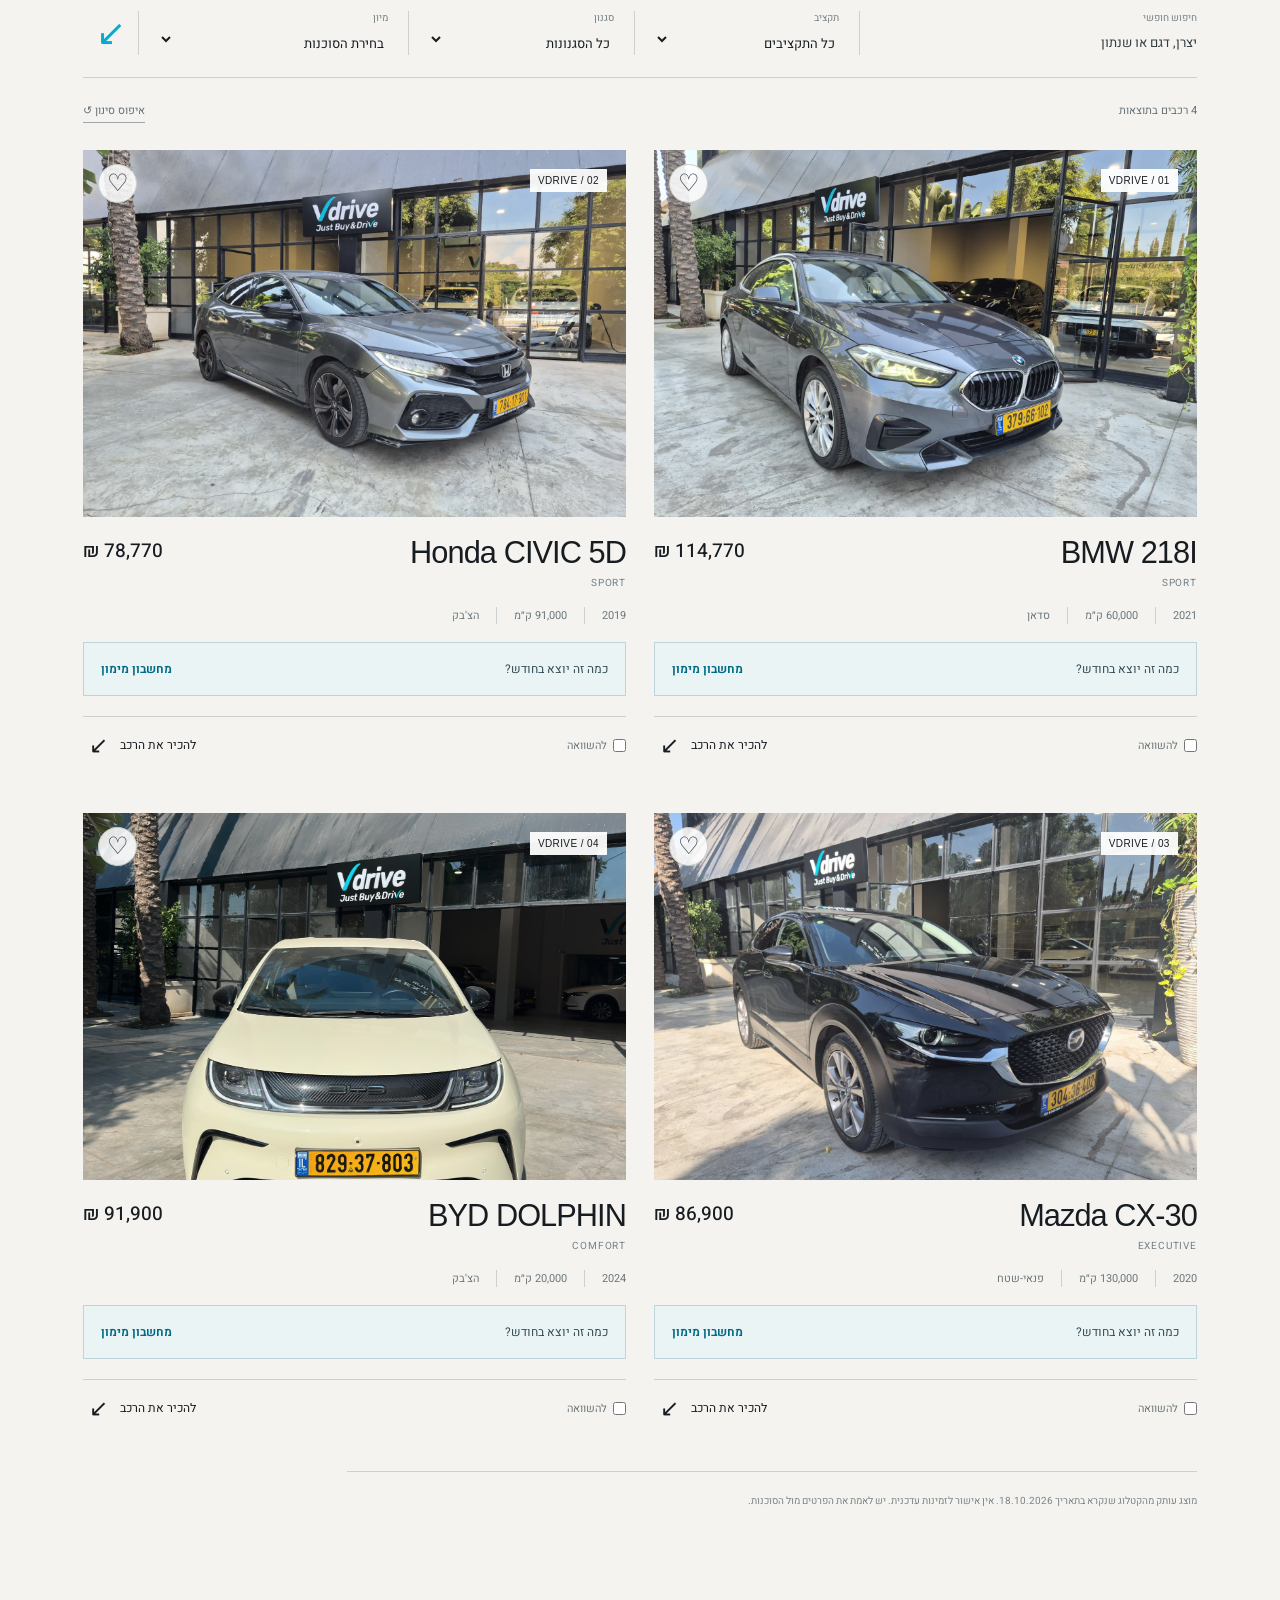
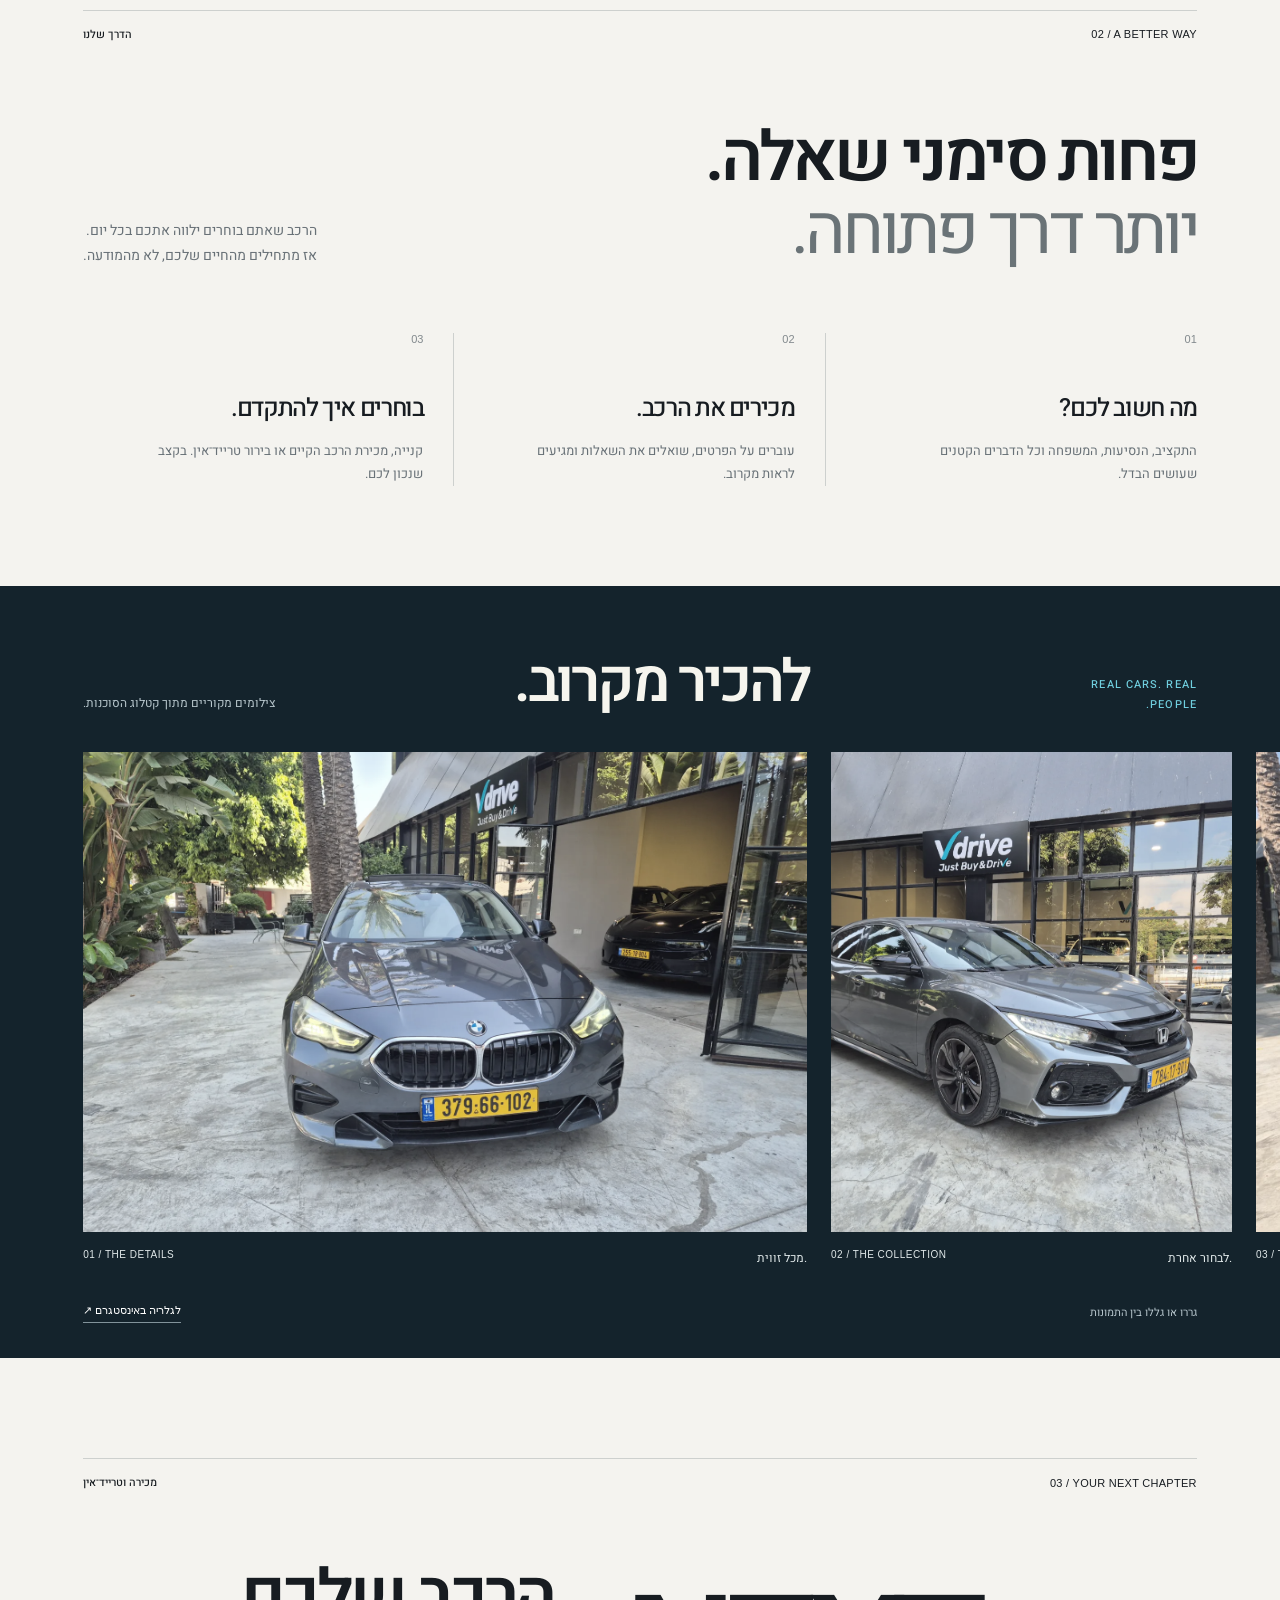
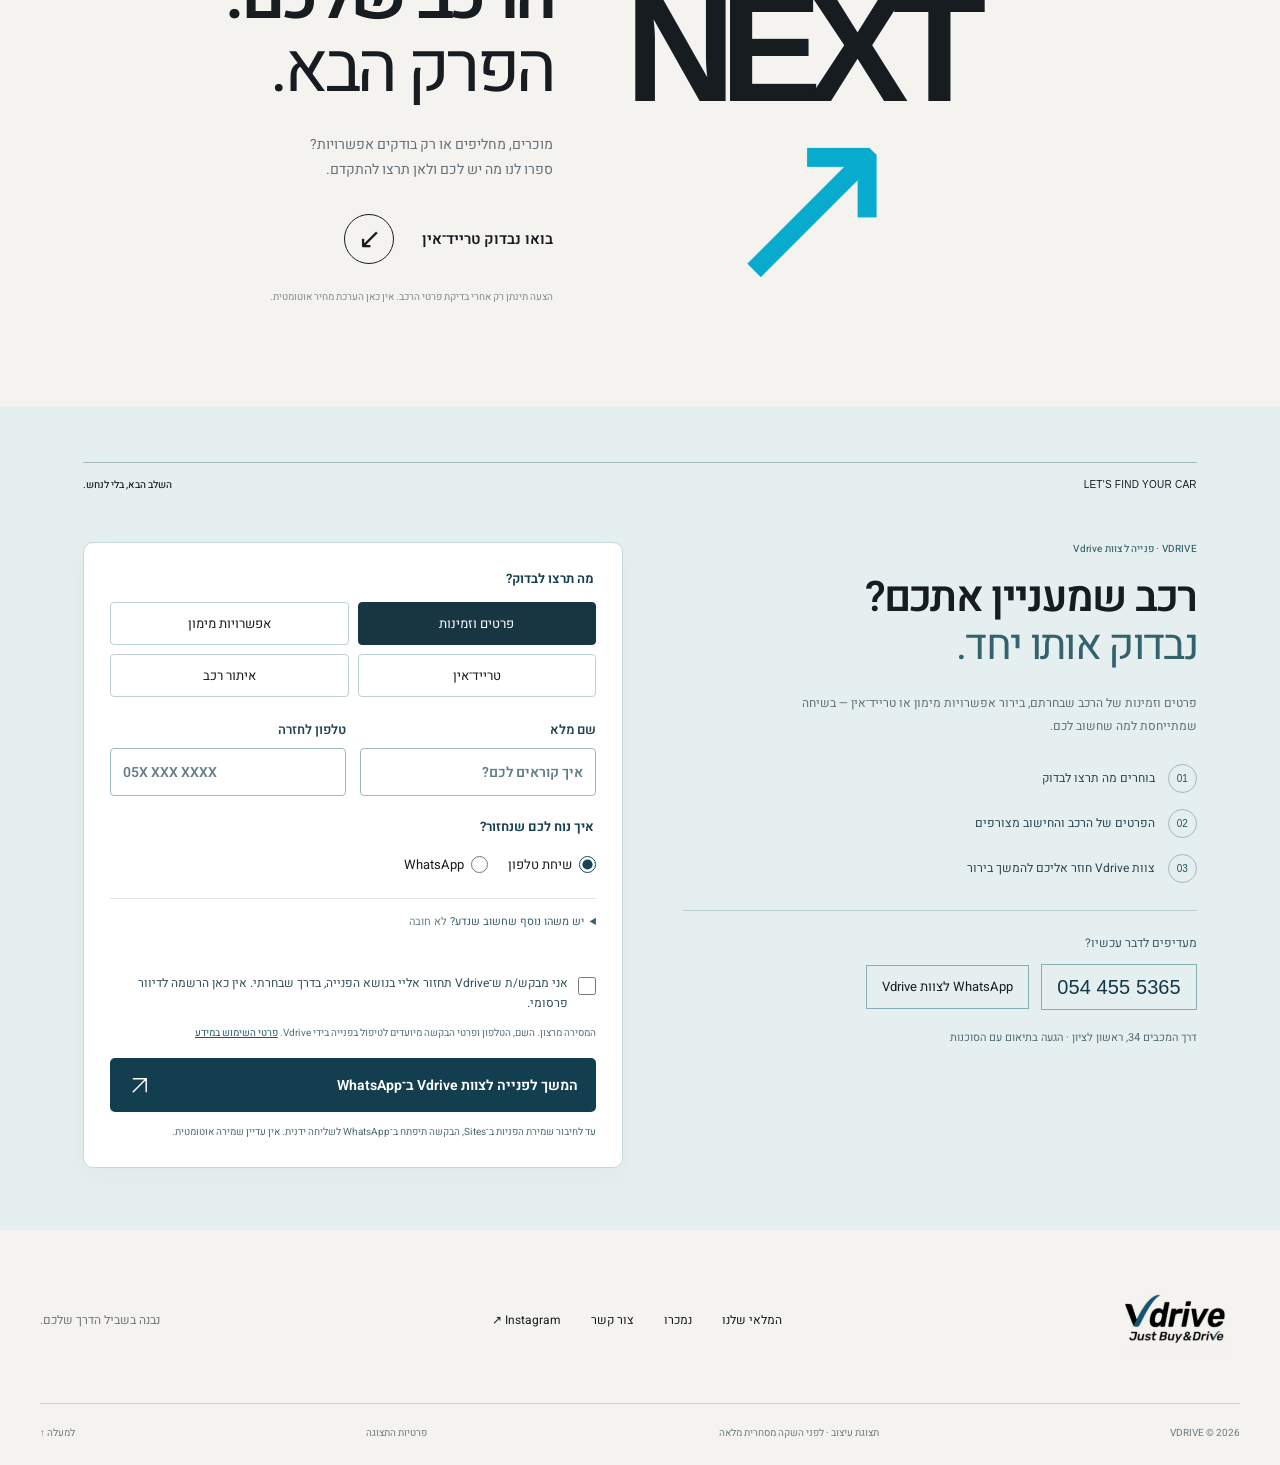
==== commit df4b4989: "feat(vdrive): financing calculator and lead conversion flow for Sites" ====
--- a/studio/index.html
+++ b/studio/index.html
@@ -1,8 +1,8 @@
 <!doctype html>
 <html lang="he" dir="rtl"><head>
 <meta charset="utf-8"><meta name="viewport" content="width=device-width, initial-scale=1"><meta name="theme-color" content="#f4f3ef"><meta name="robots" content="noindex,nofollow"><meta name="description" content="Vdrive — רכבים חדשים ויד שנייה בראשון לציון. בוחרים רכב, לא מתפשרים על הדרך."><title>Vdrive — פשוט לבחור. כיף לנהוג.</title>
-<link rel="preconnect" href="https://fonts.googleapis.com"><link rel="preconnect" href="https://fonts.gstatic.com" crossorigin><link href="https://fonts.googleapis.com/css2?family=Heebo:wght@400;500;600;700;800;900&display=swap" rel="stylesheet"><link rel="stylesheet" href="style.css?v=yuval-20261018">
-<script defer src="assets/gsap.min.js"></script><script defer src="assets/ScrollTrigger.min.js"></script><script defer src="app.js?v=yuval-20261018"></script></head>
+<link rel="preconnect" href="https://fonts.googleapis.com"><link rel="preconnect" href="https://fonts.gstatic.com" crossorigin><link href="https://fonts.googleapis.com/css2?family=Heebo:wght@400;500;600;700;800;900&display=swap" rel="stylesheet" media="print" data-vdrive-fonts><link rel="stylesheet" href="style.css?v=finance-v1">
+<script defer src="assets/gsap.min.js"></script><script defer src="assets/ScrollTrigger.min.js"></script><script defer src="app.js?v=finance-v1"></script><link rel="stylesheet" href="conversion.css?v=finance-v1"><script type="module" src="conversion.mjs?v=finance-v1"></script></head>
 <body>
 <a class="skip" href="#collection">דלגו למלאי</a>
 <div class="review-strip">גרסת עיצוב לעיון <span aria-hidden="true">/</span> חיבור המלאי ל־Xanadria וארכיון המכירות עדיין בהשלמה.</div>
@@ -20,14 +20,63 @@
 <section class="approach section" id="approach"><div class="section-label"><span>02 / A BETTER WAY</span><span>הדרך שלנו</span></div><div class="approach-intro"><h2>פחות סימני שאלה.<br><em>יותר דרך פתוחה.</em></h2><p>הרכב שאתם בוחרים ילווה אתכם בכל יום.<br>אז מתחילים מהחיים שלכם, לא מהמודעה.</p></div><div class="steps"><article><span>01</span><h3>מה חשוב לכם?</h3><p>התקציב, הנסיעות, המשפחה וכל הדברים הקטנים שעושים הבדל.</p></article><article><span>02</span><h3>מכירים את הרכב.</h3><p>עוברים על הפרטים, שואלים את השאלות ומגיעים לראות מקרוב.</p></article><article><span>03</span><h3>בוחרים איך להתקדם.</h3><p>קנייה, מכירת הרכב הקיים או בירור טרייד־אין. בקצב שנכון לכם.</p></article></div></section>
 <section class="gallery-section" aria-labelledby="gallery-title"><div class="gallery-top"><p class="kicker">REAL CARS. REAL PEOPLE.</p><h2 id="gallery-title">להכיר מקרוב.</h2><p>צילומים מקוריים מתוך קטלוג הסוכנות.</p></div><div class="gallery-rail" id="gallery-rail"><figure><img src="assets/car-0-1.webp" alt="מבט נוסף על רכב בקטלוג Vdrive" loading="lazy"><figcaption><span>01 / THE DETAILS</span><span>מכל זווית.</span></figcaption></figure><figure><img src="assets/car-1-0.webp" alt="רכב בכניסה לסוכנות Vdrive" loading="lazy"><figcaption><span>02 / THE COLLECTION</span><span>לבחור אחרת.</span></figcaption></figure><figure><img src="assets/car-2-0.webp" alt="צילום מקורי של רכב מתוך קטלוג Vdrive" loading="lazy"><figcaption><span>03 / THE FEELING</span><span>להרגיש בבית.</span></figcaption></figure></div><div class="gallery-bottom"><span>גררו או גללו בין התמונות</span><a href="https://www.instagram.com/vdriv.e/" target="_blank" rel="noopener">לגלריה באינסטגרם ↗︎</a></div></section>
 <section class="trade section" id="trade"><div class="section-label"><span>03 / YOUR NEXT CHAPTER</span><span>מכירה וטרייד־אין</span></div><div class="trade-grid"><div class="trade-number" dir="ltr" aria-hidden="true">NEXT<span>↗︎</span></div><div class="trade-copy"><h2>הרכב שלכם.<br><em>הפרק הבא.</em></h2><p>מוכרים, מחליפים או רק בודקים אפשרויות?<br>ספרו לנו מה יש לכם ולאן תרצו להתקדם.</p><button class="main-cta" id="start-trade" type="button">בואו נבדוק טרייד־אין <span class="arrow-circle">↙︎</span></button><small>הצעה תינתן רק אחרי בדיקת פרטי הרכב. אין כאן הערכת מחיר אוטומטית.</small></div></div></section>
-<section class="contact section" id="contact"><div class="section-label"><span>04 / LET'S DRIVE</span><span>מתחילים בשיחה.</span></div><div class="contact-grid"><div><h2>אז, לאן<br><em>נוסעים מכאן?</em></h2><p class="yuval-contact-label">יובל · אחראי פניות</p><a class="phone-large" dir="ltr" href="tel:0544555365">054–455–5365 ↗︎</a><div class="contact-options-inline"><a href="tel:0544555365">שיחה ליובל ↗︎</a><a href="https://wa.me/972544555365" target="_blank" rel="noopener noreferrer">WhatsApp ליובל ↗︎</a></div><p>דרך המכבים 34, ראשון לציון<br><a href="https://www.google.com/maps/search/?api=1&query=%D7%93%D7%A8%D7%9A%20%D7%94%D7%9E%D7%9B%D7%91%D7%99%D7%9D%2034%20%D7%A8%D7%90%D7%A9%D7%95%D7%9F%20%D7%9C%D7%A6%D7%99%D7%95%D7%9F" target="_blank" rel="noopener">הוראות הגעה ↗︎</a></p></div><form id="contact-form"><fieldset><legend>במה אפשר לעזור?</legend><div class="intent-tabs"><label><input type="radio" name="intent" value="לקנות רכב" checked><span>לקנות רכב</span></label><label><input type="radio" name="intent" value="למכור רכב"><span>למכור רכב</span></label><label><input type="radio" name="intent" value="טרייד־אין"><span>טרייד־אין</span></label></div></fieldset><label class="input-label">איך קוראים לכם?<input id="contact-name" autocomplete="given-name" placeholder="השם שלכם" maxlength="80" required></label><label class="input-label">מה אתם מחפשים?<textarea id="contact-message" placeholder="דגם, תקציב, או פרטים על הרכב שתרצו למכור" rows="2" maxlength="900"></textarea></label><button class="send-cta" type="submit">ממשיכים לוואטסאפ <span>↗︎</span></button><small>הפרטים אינם נשלחים מהאתר. תיפתח הודעה מוכנה בוואטסאפ; השליחה נעשית על ידכם. אין עדיין קליטה אוטומטית ב־Xanadria.</small></form></div></section>
+<section class="contact section lead-section" id="contact" aria-labelledby="lead-heading">
+ <div class="section-label"><span>LET'S FIND YOUR CAR</span><span>השלב הבא, בלי לנחש.</span></div>
+ <div class="lead-layout"><div class="lead-benefit">
+  <span class="kicker">VDRIVE · פנייה לצוות Vdrive</span>
+  <h2 id="lead-heading">רכב שמעניין אתכם?<br><em>נבדוק אותו יחד.</em></h2>
+  <p class="lead-value">פרטים וזמינות של הרכב שבחרתם, בירור אפשרויות מימון או טרייד־אין — בשיחה שמתייחסת למה שחשוב לכם.</p>
+  <div id="lead-vehicle-summary" class="lead-vehicle-summary" hidden></div>
+  <div class="lead-promises"><div><b>01</b><span>בוחרים מה תרצו לבדוק</span></div><div><b>02</b><span>הפרטים של הרכב והחישוב מצורפים</span></div><div><b>03</b><span>צוות Vdrive חוזר אליכם להמשך בירור</span></div></div>
+  <div class="lead-direct"><span>מעדיפים לדבר עכשיו?</span><a href="tel:0544555365" dir="ltr">054 455 5365</a><a href="https://wa.me/972544555365" target="_blank" rel="noopener noreferrer">WhatsApp לצוות Vdrive</a></div>
+  <p class="lead-address">דרך המכבים 34, ראשון לציון · הגעה בתיאום עם הסוכנות</p>
+ </div><form id="lead-form" class="lead-form" novalidate>
+  <fieldset><legend>מה תרצו לבדוק?</legend><div class="lead-intents">
+   <label><input name="lead-intent" value="availability" type="radio" checked><span>פרטים וזמינות</span></label>
+   <label><input name="lead-intent" value="finance" type="radio"><span>אפשרויות מימון</span></label>
+   <label><input name="lead-intent" value="trade-in" type="radio"><span>טרייד־אין</span></label>
+   <label><input name="lead-intent" value="find-car" type="radio"><span>איתור רכב</span></label>
+  </div></fieldset>
+  <div class="lead-inputs"><label for="lead-name">שם מלא<input id="lead-name" name="name" autocomplete="name" minlength="2" maxlength="80" required placeholder="איך קוראים לכם?"></label><label for="lead-phone">טלפון לחזרה<input id="lead-phone" name="phone" type="tel" inputmode="tel" autocomplete="tel" maxlength="40" required dir="ltr" placeholder="05X XXX XXXX"></label></div>
+  <fieldset class="lead-channel"><legend>איך נוח לכם שנחזור?</legend><label><input type="radio" name="lead-channel" value="phone" checked> שיחת טלפון</label><label><input type="radio" name="lead-channel" value="whatsapp"> WhatsApp</label></fieldset>
+  <details class="lead-optional"><summary>יש משהו נוסף שחשוב שנדע? <span>לא חובה</span></summary><label for="lead-message">הערה<textarea id="lead-message" name="message" rows="2" maxlength="900" placeholder="תקציב, רכב להחלפה או מועד מועדף לשיחה"></textarea></label></details>
+  <label class="lead-consent"><input id="lead-consent" type="checkbox" required><span>אני מבקש/ת ש־Vdrive תחזור אליי בנושא הפנייה, בדרך שבחרתי. אין כאן הרשמה לדיוור פרסומי.</span></label>
+  <p class="lead-privacy">המסירה מרצון. השם, הטלפון ופרטי הבקשה מיועדים לטיפול בפנייה בידי Vdrive. <button id="lead-privacy-link" type="button">פרטי השימוש במידע</button></p>
+  <input class="lead-honeypot" name="website" id="lead-website" tabindex="-1" autocomplete="off" aria-hidden="true">
+  <p id="lead-error" class="lead-error" role="alert" hidden></p>
+  <button id="lead-submit" class="lead-submit" type="submit"><span id="lead-submit-label">המשך לפנייה לצוות Vdrive</span><svg viewBox="0 0 24 24" fill="none" aria-hidden="true"><path d="M5 19 19 5M5 5h14v14" stroke="currentColor" stroke-width="1.5"/></svg></button>
+  <p id="lead-storage-note" class="lead-storage-note">עד לחיבור שמירת הפניות ב־Sites, הבקשה תיפתח ב־WhatsApp לשליחה ידנית. אין עדיין שמירה אוטומטית.</p>
+  <div id="lead-success" class="lead-success" role="status" hidden></div>
+ </form></div>
+</section>
 </main>
 <footer><div class="footer-top"><a class="brand" href="#home"><img class="real-logo" src="../assets/vdrive-logo.jpg" alt="Vdrive — Just Buy & Drive" width="126" height="70"></a><div><a href="#collection">המלאי שלנו</a><button data-view-sold type="button">נמכרו</button><button type="button" data-contact-open>צור קשר</button><a href="https://www.instagram.com/vdriv.e/" target="_blank" rel="noopener">Instagram ↗︎</a></div><span>נבנה בשביל הדרך שלכם.</span></div><div class="footer-bottom"><span dir="ltr">VDRIVE © 2026</span><span>תצוגת עיצוב · לפני השקה מסחרית מלאה</span><button id="privacy-btn" type="button">פרטיות התצוגה</button><a href="#home">למעלה ↑</a></div></footer>
 <div id="compare-tray" hidden><span><b id="compare-count">0</b> רכבים להשוואה</span><button id="open-compare" type="button">להשוואה ↗︎</button><button id="clear-compare" type="button" aria-label="ניקוי ההשוואה">×</button></div><div id="toast" role="status" aria-live="polite"></div>
+
+<dialog id="finance-dialog" class="finance-dialog" aria-labelledby="finance-heading">
+ <button type="button" class="dialog-close" aria-label="סגירת מחשבון המימון">×</button>
+ <div class="finance-header"><span class="kicker">מחשבון מימון · סימולציה בלבד</span><h2 id="finance-heading">רואים את כל התמונה.</h2><p>משנים מקדמה, תקופה וריבית — ורואים גם את ההחזר וגם את העלות הכוללת. אפשר לחשב בלי להשאיר פרטים.</p></div>
+ <div id="finance-vehicle" class="finance-vehicle"></div>
+ <div class="finance-layout"><form id="finance-form" class="finance-inputs" novalidate>
+  <label for="finance-down">מקדמה <span>₪</span><input id="finance-down" type="number" inputmode="decimal" min="0" step="0.01" required></label>
+  <input id="finance-down-range" type="range" min="0" step="1" aria-label="שינוי המקדמה">
+  <label for="finance-months">תקופת החזר<select id="finance-months"><option value="24">24 חודשים</option><option value="36">36 חודשים</option><option value="48">48 חודשים</option><option value="60" selected>60 חודשים</option><option value="72">72 חודשים</option><option value="84">84 חודשים</option></select></label>
+  <label for="finance-rate">ריבית שנתית נומינלית לחישוב <span>%</span><input id="finance-rate" type="number" inputmode="decimal" min="0" max="50" step="0.01" placeholder="הזינו ריבית לבדיקה" required aria-describedby="finance-rate-help"></label>
+  <p id="finance-rate-help" class="finance-help">לא נקבעה כאן ריבית מטעם הסוכנות. הזינו ריבית שקיבלתם או הנחה שתרצו לבדוק.</p><button id="finance-example" class="finance-example" type="button">הדגמה בלבד עם 8% — לא הצעת אשראי</button>
+  <details class="finance-advanced"><summary>תשלום סיום ועמלות <span>לא חובה</span></summary><label for="finance-balloon">תשלום סיום נוסף (בלון), ₪<input id="finance-balloon" type="number" inputmode="decimal" min="0" step="0.01" value="0"></label><label for="finance-fees">עמלות חד־פעמיות במזומן, ₪<input id="finance-fees" type="number" inputmode="decimal" min="0" step="0.01" value="0"></label><p class="finance-help">העמלות מחושבות כתשלום מראש, לא כחלק מסכום ההלוואה.</p></details>
+ </form><div class="finance-results" aria-live="polite" aria-atomic="true">
+  <span>החזר חודשי משוער</span><output id="finance-monthly">—</output><p id="finance-result-hint">בחרו ריבית כדי לראות תוצאה.</p>
+  <p id="finance-error" class="finance-error" role="alert" hidden></p>
+  <dl><div><dt>סכום ההלוואה</dt><dd id="finance-principal">—</dd></div><div><dt>תשלום סיום נוסף</dt><dd id="finance-final">—</dd></div><div><dt>ריבית ועמלות לכל התקופה</dt><dd id="finance-cost">—</dd></div><div class="finance-total"><dt>סך הכול, כולל מקדמה ועמלות</dt><dd id="finance-total">—</dd></div></dl>
+  <button id="finance-request" type="button" disabled>לבדיקת אפשרויות מימון לרכב הזה</button>
+  <p class="finance-disclaimer">סימולציה בריבית קבועה ולא צמודה, בתשלומים חודשיים בסוף תקופה. לא הצעה, אישור מימון או התחייבות לזמינות. ריבית, מסלולים, עמלות ותנאים בפועל כפופים להצעה ולבדיקת הגוף המממן. אינו חישוב APR.</p>
+ </div></div>
+</dialog>
+
 <dialog id="vehicle-dialog" class="vehicle-dialog"><button class="dialog-close" aria-label="סגירת פרטי הרכב" type="button">×</button><div id="vehicle-detail"></div></dialog>
 <dialog id="compare-dialog" class="compare-dialog"><button class="dialog-close" aria-label="סגירת ההשוואה" type="button">×</button><p class="kicker">SIDE BY SIDE</p><h2>כשההבדלים ברורים,<br>הבחירה פשוטה יותר.</h2><div id="comparison"></div></dialog>
-<dialog id="mobile-menu"><button class="dialog-close" aria-label="סגירת תפריט" type="button">×</button><span class="kicker">VDRIVE</span><a href="#collection">המלאי שלנו ↗︎</a><button data-view-sold type="button">רכבים שנמכרו ↗︎</button><a href="#approach">הדרך שלנו ↗︎</a><a href="#trade">מוכרים רכב? ↗︎</a><button type="button" data-contact-open>צור קשר עם יובל ↗︎</button></dialog>
-<dialog id="contact-dialog" class="contact-dialog" aria-labelledby="yuval-dialog-title"><button class="dialog-close" aria-label="סגירת אפשרויות יצירת קשר" type="button">×</button><p class="kicker">CONTACT VDRIVE</p><h2 id="yuval-dialog-title">מדברים עם יובל.</h2><p>בחרו איך נוח לכם ליצור קשר עם הסוכנות.</p><div class="contact-choice-grid"><a class="contact-choice" href="tel:0544555365"><span>שיחת טלפון</span><strong dir="ltr">054-455-5365</strong><span aria-hidden="true">↗︎</span></a><a class="contact-choice contact-choice-wa" href="https://wa.me/972544555365" target="_blank" rel="noopener noreferrer"><span>הודעת WhatsApp</span><strong>פתיחת שיחה עם יובל</strong><span aria-hidden="true">↗︎</span></a></div><p class="contact-dialog-note">השיחה או ההודעה נפתחות במכשיר שלכם. לא נשלחת הודעה אוטומטית.</p></dialog>
-<dialog id="privacy-dialog"><button class="dialog-close" aria-label="סגירה" type="button">×</button><h2>פרטיות התצוגה</h2><p>זוהי גרסת עיצוב לפני השקה מסחרית. העדפות המועדפים וההשוואה נשמרות בדפדפן שלכם בלבד. טופס יצירת הקשר מכין הודעת WhatsApp ולא מעביר את הפרטים לשרת שלנו.</p><p>האתר פונה לשירות הקטלוג הציבורי של הסוכנות ולספקי תמונות וגופנים לצורך הצגת התוכן. קישורים לוואטסאפ, מפות ואינסטגרם פותחים שירותים חיצוניים הכפופים לתנאיהם.</p><p>אין בתצוגה אישור להזמנת רכב, התחייבות למלאי, מימון או מחיר סופי.</p></dialog>
-<noscript><div class="no-script">למלאי המקורי של הסוכנות: <a href="https://v-drive.keez.co.il/">פתיחת הקטלוג</a>. אפשר גם להתקשר ליובל: <a href="tel:0544555365">054-455-5365</a> או <a href="https://wa.me/972544555365">WhatsApp ליובל</a>.</div></noscript>
+<dialog id="mobile-menu"><button class="dialog-close" aria-label="סגירת תפריט" type="button">×</button><span class="kicker">VDRIVE</span><a href="#collection">המלאי שלנו ↗︎</a><button data-view-sold type="button">רכבים שנמכרו ↗︎</button><a href="#approach">הדרך שלנו ↗︎</a><a href="#trade">מוכרים רכב? ↗︎</a><button type="button" data-contact-open>צור קשר עם צוות Vdrive ↗︎</button></dialog>
+<dialog id="contact-dialog" class="contact-dialog" aria-labelledby="yuval-dialog-title"><button class="dialog-close" aria-label="סגירת אפשרויות יצירת קשר" type="button">×</button><p class="kicker">CONTACT VDRIVE</p><h2 id="yuval-dialog-title">מדברים עם צוות Vdrive.</h2><p>בחרו איך נוח לכם ליצור קשר עם הסוכנות.</p><div class="contact-choice-grid"><a class="contact-choice" href="tel:0544555365"><span>שיחת טלפון</span><strong dir="ltr">054-455-5365</strong><span aria-hidden="true">↗︎</span></a><a class="contact-choice contact-choice-wa" href="https://wa.me/972544555365" target="_blank" rel="noopener noreferrer"><span>הודעת WhatsApp</span><strong>פתיחת שיחה עם צוות Vdrive</strong><span aria-hidden="true">↗︎</span></a></div><p class="contact-dialog-note">השיחה או ההודעה נפתחות במכשיר שלכם. לא נשלחת הודעה אוטומטית.</p></dialog>
+<dialog id="privacy-dialog"><button class="dialog-close" aria-label="סגירה" type="button">×</button><h2>השימוש בפרטי הפנייה</h2><p>Vdrive משתמשת בפרטים שתבחרו למסור כדי לחזור אליכם בנושא הפנייה. בטופס נאספים שם, טלפון, דרך חזרה מועדפת, סוג הפנייה והערה לבחירתכם; כאשר בחרתם רכב או חישבתם מימון, גם פרטי הבחירה והסימולציה מצורפים. המסירה מרצון; ללא דרך חזרה לא נוכל לטפל בבקשה. אין כאן הרשמה לדיוור פרסומי.</p><p>מצב המסירה מוצג ליד כפתור הטופס: כל עוד שמירת הפניות אינה מופעלת, נפתחת הודעת WhatsApp לשליחה ידנית ולא נשמרת פנייה בשרת האתר. לאחר חיבור שמירה ואישור מדיניות הפרטיות, המידע מיועד להישמר במאגר הפניות המוגן של אתר Vdrive ולהימסר לאחראי הטיפול. אישור שמירה אינו הוכחה שצוות Vdrive כבר קיבל או קרא את הפנייה.</p><p>העדפות המועדפים נשמרות בדפדפן. שם וטלפון אינם נשמרים ב־localStorage או במועדפים. החישוב אינו בקשת אשראי ואין למסור כאן תעודת זהות, חשבון בנק או פרטי כרטיס. לשאלות בנושא השימוש בפרטים, עיון או תיקון, אפשר לפנות לצוות Vdrive בטלפון 054-455-5365.</p><p>האתר פונה לשירות הקטלוג הציבורי של הסוכנות ולספקי תמונות וגופנים לצורך הצגת התוכן. קישורים לוואטסאפ, מפות ואינסטגרם פותחים שירותים חיצוניים הכפופים לתנאיהם.</p><p>אין בתצוגה אישור להזמנת רכב, התחייבות למלאי, מימון או מחיר סופי.</p></dialog>
+<noscript><div class="no-script">למלאי המקורי של הסוכנות: <a href="https://v-drive.keez.co.il/">פתיחת הקטלוג</a>. אפשר גם להתקשר לצוות Vdrive: <a href="tel:0544555365">054-455-5365</a> או <a href="https://wa.me/972544555365">WhatsApp לצוות Vdrive</a>.</div></noscript>
 </body></html>
--- a/studio/conversion.css
+++ b/studio/conversion.css
@@ -0,0 +1,11 @@
+/* Focus on a concrete next step, not an oversized contact headline. */
+.finance-card-entry{margin-top:18px;border:1px solid #bed4da;background:#eaf4f5}.finance-card-button{display:flex;width:100%;min-height:52px;justify-content:space-between;align-items:center;gap:16px;padding:14px 17px;text-align:right}.finance-card-button span{font-size:12px;color:#324b55}.finance-card-button strong{font-size:12px;color:#006b85;font-weight:650}.finance-card-button:hover{background:#dceff1}.finance-card-summary{border-top:1px solid #bed4da;padding:12px 17px;font-size:11px;color:#334f5b;line-height:1.7}
+.vehicle-next-actions{display:grid;grid-template-columns:1fr;gap:9px;margin-top:24px}.vehicle-next-actions button{padding:14px;min-height:46px;font-size:13px;text-align:center;border:1px solid #23434d}.vehicle-lead-action{background:#19333e;color:white}.vehicle-finance-action{color:#17313c;background:#edf6f7}
+.finance-dialog{width:1040px;padding:36px;max-width:calc(100vw - 32px);border-radius:12px;background:#f6f7f4}.finance-header{padding-left:45px}.finance-header .kicker{color:#007e99}.finance-header h2{font-size:34px;letter-spacing:-.04em;margin:16px 0 12px}.finance-header p{max-width:780px;color:#516970;font-size:13px;line-height:1.75}.finance-vehicle{background:white;border:1px solid #dae4e4;padding:16px 20px;margin:23px 0;display:flex;justify-content:space-between;align-items:center;gap:24px}.finance-vehicle>div{display:flex;flex-direction:column;gap:7px}.finance-vehicle b{font-size:16px;font-weight:650}.finance-vehicle span{font-size:13px}.finance-vehicle small{font-size:10px;max-width:250px;line-height:1.65;color:#526d75}.finance-layout{display:grid;grid-template-columns:1fr 1fr;gap:30px;align-items:start}.finance-inputs>label,.finance-advanced label{display:block;font-size:12px;font-weight:600;margin:0 0 17px}.finance-inputs label>span{float:left;color:#536b73}.finance-inputs input:not([type=range]),.finance-inputs select{width:100%;border:1px solid #a2b8be;border-radius:5px;padding:12px 14px;background:white;color:#1e3640;font-size:16px;margin-top:8px;min-height:47px}.finance-inputs input[type=range]{width:100%;margin:0 0 22px;accent-color:#007e99;min-height:30px}.finance-help{font-size:11px;line-height:1.65;color:#536b73;margin:-6px 0 12px}.finance-example{font-size:11px;color:#006e89;text-decoration:underline;text-underline-offset:4px;min-height:35px;padding:6px 0;margin-bottom:15px}.finance-advanced{border-top:1px solid #cbdadb;padding-top:15px}.finance-advanced summary{cursor:pointer;font-size:12px;margin-bottom:16px;min-height:35px}.finance-advanced summary span{font-weight:400;color:#566d73}.finance-results{background:#18333f;color:white;padding:27px;border-radius:9px;position:sticky;top:0}.finance-results>span{font-size:13px;color:#c9dee2}.finance-results output{display:block;font-size:clamp(34px,3.8vw,51px);font-weight:650;line-height:1.25;letter-spacing:-.04em;margin:12px 0}.finance-results>p:first-of-type{font-size:12px;line-height:1.7;color:#daeaec}.finance-results dl{margin:22px 0 0}.finance-results dl>div{padding:13px 0;display:flex;align-items:center;justify-content:space-between;gap:18px;border-top:1px solid #43606a;font-size:12px}.finance-results dt{color:#d0e2e5;max-width:190px;line-height:1.5}.finance-results dd{margin:0;white-space:nowrap}.finance-results .finance-total{font-size:13px;font-weight:600}.finance-results button{display:block;width:100%;min-height:50px;padding:13px 15px;margin-top:22px;background:#84dfed;color:#0a2a37;font-size:13px;font-weight:700;border-radius:5px}.finance-results button:disabled{background:#36525d;color:#bbced4;cursor:not-allowed}.finance-disclaimer{font-size:10px;color:#bfd3d9;line-height:1.8;margin-top:18px}.finance-error{background:#ffe3dc;color:#7b201a;padding:10px;font-size:12px;margin:10px 0;border-radius:5px}
+.lead-section{background:#e6eff0;padding-top:56px;padding-bottom:62px}.lead-section .section-label{font-size:10px}.lead-layout{display:grid;grid-template-columns:1fr 1.05fr;gap:60px;align-items:start;padding-top:35px}.lead-benefit .kicker{font-size:10px;color:#386570;letter-spacing:.02em}.lead-section h2{font-size:clamp(31px,3.3vw,47px);line-height:1.13;letter-spacing:-.04em;margin-top:19px}.lead-section h2 em{color:#33616c}.lead-value{font-size:14px;color:#37545e;margin-top:22px;max-width:440px;line-height:1.85}.lead-promises{display:grid;gap:16px;margin:27px 0}.lead-promises>div{display:flex;align-items:center;gap:13px;font-size:12px;color:#284652}.lead-promises b{display:inline-flex;align-items:center;justify-content:center;width:29px;height:29px;border:1px solid #9cbac3;border-radius:50%;font:10px Arial;color:#255362}.lead-direct{padding-top:23px;margin-top:25px;border-top:1px solid #b9cccf;display:flex;flex-wrap:wrap;gap:12px;align-items:center}.lead-direct>span{width:100%;font-size:12px;color:#385b65}.lead-direct a{display:inline-flex;align-items:center;justify-content:center;border:1px solid #87aeb7;padding:10px 15px;min-height:44px;font-size:13px}.lead-direct a[href^=tel]{font:20px Arial;letter-spacing:.005em;text-decoration:none;direction:ltr;line-height:1.2;color:#133847}.lead-direct a:hover{background:#d6e8eb}.lead-address{font-size:11px!important;margin-top:18px;color:#526c74!important}.lead-vehicle-summary{margin-top:22px;padding:18px;background:#fff;border:1px solid #bad1d5;border-right:3px solid #08aace;border-radius:5px}.lead-vehicle-summary>span{font-size:10px;color:#486673;display:block}.lead-vehicle-summary strong{font-size:15px;display:block;margin:9px 0}.lead-vehicle-summary p{font-size:11px;line-height:1.7}.lead-vehicle-summary button{font-size:11px;text-decoration:underline;padding:9px 0 0;min-height:35px}.lead-form{background:#fff;border:1px solid #c5d8db;border-radius:10px;padding:26px;box-shadow:0 10px 24px #16363f08}.lead-form fieldset{border:0;margin:0;padding:0}.lead-form legend{font-size:12px;font-weight:650;margin-bottom:14px;color:#163f4f}.lead-intents{display:grid;grid-template-columns:repeat(2,1fr);gap:9px}.lead-intents label{position:relative;cursor:pointer}.lead-intents input{position:absolute;width:1px;height:1px;opacity:0}.lead-intents span{display:flex;align-items:center;justify-content:center;min-height:43px;font-size:12px;border:1px solid #bed0d4;border-radius:4px;padding:9px 6px}.lead-intents input:checked+span{background:#173642;border-color:#173642;color:white}.lead-intents input:focus-visible+span{outline:3px solid var(--blue);outline-offset:3px}.lead-inputs{display:grid;grid-template-columns:1fr 1fr;gap:14px;margin-top:23px}.lead-inputs label,.lead-optional label{font-size:12px;color:#244653;font-weight:600}.lead-inputs input,.lead-optional textarea{width:100%;min-height:48px;border:1px solid #9db9c0;border-radius:4px;padding:12px;font-size:16px;line-height:1.25;display:block;margin-top:9px;color:#143745;background:#fff}.lead-inputs input::placeholder,.lead-optional textarea::placeholder{color:#647d86;opacity:1;font-size:14px}.lead-form .lead-channel{display:flex;align-items:center;gap:20px;margin-top:21px}.lead-channel legend{margin-bottom:10px;font-size:11px}.lead-channel label{font-size:12px;min-height:37px;display:flex;align-items:center;gap:7px}.lead-channel input{accent-color:#174557;margin:0;min-width:17px;min-height:17px}.lead-optional{border-top:1px solid #dae4e6;padding-top:14px;margin-top:15px}.lead-optional summary{font-size:11px;cursor:pointer;min-height:32px;color:#365d6c}.lead-optional summary>span{color:#647e86}.lead-optional textarea{resize:vertical;margin-bottom:18px}.lead-consent{display:flex;align-items:flex-start;gap:10px;font-size:11px;line-height:1.65;color:#324e58;margin-top:17px}.lead-consent input{accent-color:#174557;min-width:18px;min-height:18px;margin:3px 0 0;flex:none}.lead-privacy{font-size:10px!important;line-height:1.65!important;color:#526d77!important;margin:11px 0 17px}.lead-privacy button{font-size:10px;text-decoration:underline;padding:0;color:#23586c}.lead-submit{display:flex;justify-content:space-between;align-items:center;gap:15px;background:#123e50;color:white;width:100%;min-height:54px;padding:14px 18px;border-radius:5px;font-size:14px;font-weight:650}.lead-submit:hover{background:#19566a}.lead-submit:disabled{opacity:.65;cursor:wait}.lead-submit svg{height:23px;width:23px;flex:none}.lead-storage-note{font-size:10px!important;color:#4c6873!important;margin-top:12px;line-height:1.65}.lead-error,.lead-success{font-size:12px!important;line-height:1.7!important;padding:12px 14px;border-radius:5px;margin:13px 0}.lead-error{color:#762021;background:#ffebe8;border:1px solid #e6c1bd}.lead-success{color:#134d3e;background:#e4f5ed;border:1px solid #b6d9c8}.lead-form{position:relative}.lead-honeypot{position:absolute!important;top:0!important;left:0!important;width:1px!important;height:1px!important;clip-path:inset(50%);overflow:hidden;opacity:0;pointer-events:none}.lead-layout>* , .finance-layout>*{min-width:0}.contact-dialog .phone-large,.phone-large{letter-spacing:0;text-decoration:none}
+@media(max-width:900px){.lead-layout{gap:32px}.lead-form{padding:22px}.lead-inputs{grid-template-columns:1fr}.finance-layout{gap:20px}.finance-dialog{padding:27px}.finance-results{padding:22px}.finance-results dl>div{gap:8px;font-size:11px}}
+@media(max-width:760px){.lead-section{padding:38px 20px 43px}.lead-layout{grid-template-columns:1fr;gap:26px;padding-top:26px}.lead-section h2{font-size:33px;margin-top:15px}.lead-value{font-size:13px;margin-top:16px;max-width:none}.lead-promises{display:none}.lead-direct{margin-top:17px;padding-top:17px;gap:9px}.lead-direct a{font-size:12px}.lead-direct a[href^=tel]{font-size:20px}.lead-address{font-size:10px!important}.lead-form{padding:20px}.lead-inputs{grid-template-columns:1fr 1fr;gap:12px;margin-top:20px}.lead-intents span{font-size:11px}.finance-dialog{margin:auto;max-width:calc(100vw - 20px);width:100%;max-height:calc(100svh - 20px);padding:59px 18px 23px;border-radius:9px}.finance-header{padding:0}.finance-header h2{font-size:29px;margin-top:14px}.finance-header p{font-size:12px}.finance-vehicle{padding:13px;margin:20px 0;display:block}.finance-vehicle b{font-size:14px}.finance-vehicle small{display:block;margin-top:10px;max-width:none}.finance-layout{grid-template-columns:1fr;gap:22px}.finance-results{position:static;padding:23px}.finance-results output{font-size:41px}.finance-results dt{max-width:185px}.finance-results dl>div{font-size:12px}.finance-disclaimer{font-size:10px}.finance-card-button{gap:10px;padding:13px;min-height:49px}.finance-card-button span,.finance-card-button strong{font-size:11px}.finance-card-summary{font-size:10px}.lead-section .section-label>span{font-size:9px}.lead-storage-note{font-size:10px!important}.vehicle-next-actions{gap:9px}}
+@media(max-width:390px){.lead-inputs{grid-template-columns:1fr}.lead-section h2{font-size:30px}.lead-form{padding:17px}.lead-form .lead-channel{gap:14px}.lead-submit{font-size:12px}.finance-results{padding:19px}.finance-results dl>div{font-size:11px}.finance-results dt{max-width:166px}.finance-card-button span{font-size:10px}}
+
+/* Readability and touch targets for enquiry and finance controls. */
+.lead-form legend,.lead-inputs label,.lead-optional label{font-size:13px}.lead-intents span,.lead-channel label{font-size:13px}.lead-consent{font-size:12px}.lead-value{font-size:15px}.finance-example{min-height:44px}.lead-optional summary,.finance-advanced summary{min-height:44px}.lead-form button:focus-visible,.finance-inputs button:focus-visible{outline:3px solid #08aace;outline-offset:4px}@media(max-width:760px){.lead-value{font-size:14px}.lead-consent{font-size:11px}.lead-intents span{font-size:12px}}
